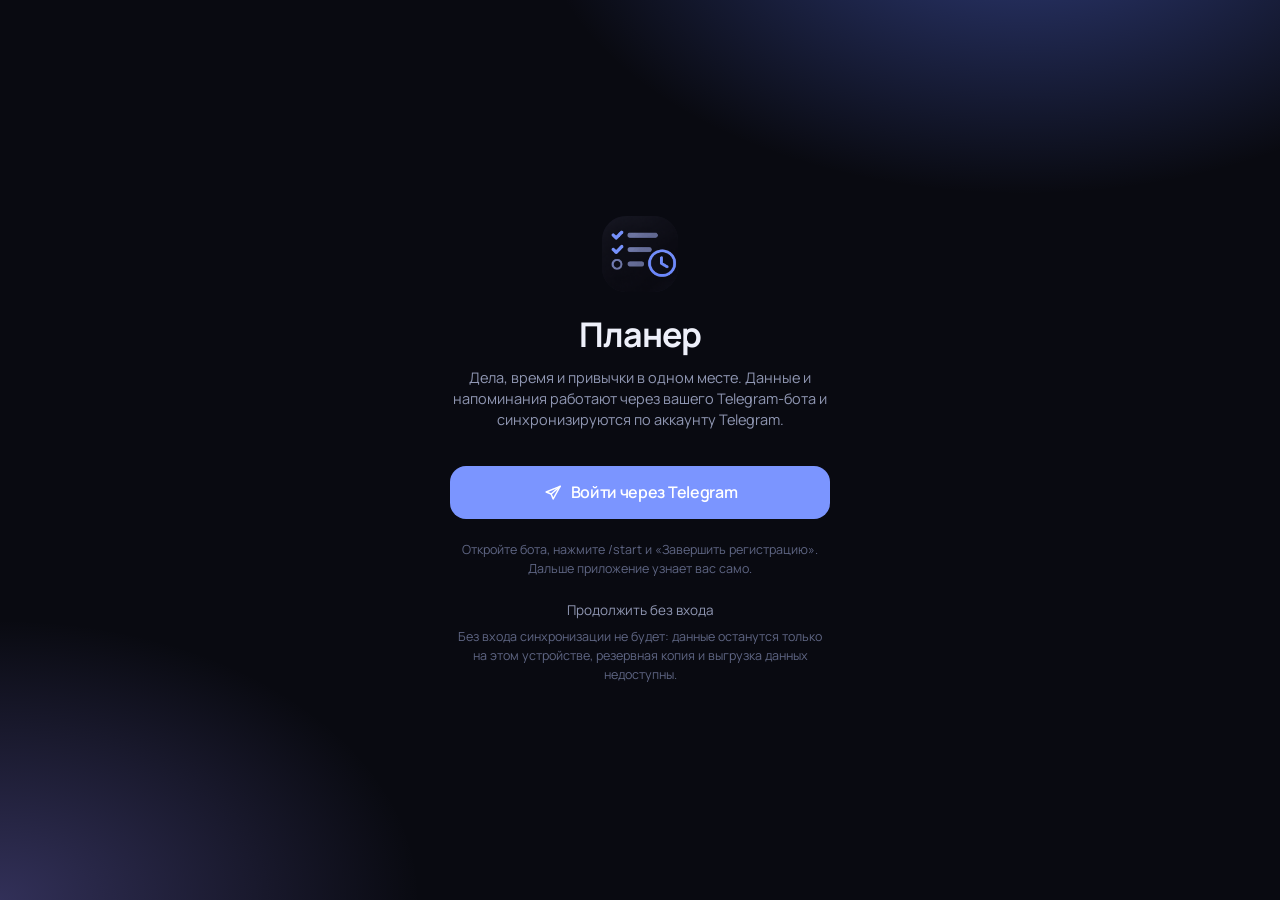
==== bot/files/planner.html @ ddf110a6 "Update planner" ====
<!doctype html>
<html lang="ru">
<head>
<meta charset="utf-8">
<meta name="viewport" content="width=device-width,initial-scale=1,viewport-fit=cover">
<meta name="theme-color" content="#0a0b12" id="themeColor">
<link rel="icon" href="icon-192.png">
<link rel="apple-touch-icon" href="icon-192.png">
<title>Планер</title>
<link rel="preconnect" href="https://fonts.googleapis.com">
<link href="https://fonts.googleapis.com/css2?family=Manrope:wght@500;600;700;800&display=swap" rel="stylesheet">
<style>
/* ============ Дизайн-система «Планер» ============ */
:root,[data-theme=dark]{
  --r:20px;--r2:14px;--ease:cubic-bezier(.2,.8,.2,1);
  --line:rgba(170,180,210,.12);--text:#eef0fa;--muted:#9097b3;--faint:#5f6684;--accent-ink:#fff;
  --ok:#4fd18f;--warn:#f0b95a;--bad:#ff7b8a;--nav:rgba(18,20,40,.82);--shadow:0 14px 34px rgba(0,0,0,.38)
}
[data-theme=light]{
  --line:rgba(30,41,80,.09);--text:#161b33;--muted:#5f6784;--faint:#9aa2bd;--accent-ink:#fff;
  --ok:#1f9a62;--warn:#b57a14;--bad:#d2445a;--nav:rgba(255,255,255,.88);--shadow:0 10px 28px rgba(30,41,90,.12)
}
[data-theme=dark][data-scheme=aurora]{--bg:#0b0d1a;--surface:#141731;--surface2:#1e2246;--accent:#9a8cff;--g1:#6a5cff;--g2:#22c1e8}
[data-theme=light][data-scheme=aurora]{--bg:color-mix(in srgb,#5a4bf0 5%,#f4f5fa);--surface:#fff;--surface2:color-mix(in srgb,#5a4bf0 7%,#f1f3f9);--accent:#5a4bf0;--g1:#6a5cff;--g2:#22c1e8}
[data-theme=dark][data-scheme=ocean]{--bg:#07131a;--surface:#0e202b;--surface2:#162d3b;--accent:#43cbe6;--g1:#1f7ae0;--g2:#2fd4b8}
[data-theme=light][data-scheme=ocean]{--bg:color-mix(in srgb,#0f7fb8 5%,#f4f5fa);--surface:#fff;--surface2:color-mix(in srgb,#0f7fb8 7%,#f1f3f9);--accent:#0f7fb8;--g1:#1f7ae0;--g2:#2fd4b8}
[data-theme=dark][data-scheme=ember]{--bg:#150e0d;--surface:#211615;--surface2:#2c1e1c;--accent:#ff9a6b;--g1:#ff6a5a;--g2:#ffb347}
[data-theme=light][data-scheme=ember]{--bg:color-mix(in srgb,#d9572b 5%,#f4f5fa);--surface:#fff;--surface2:color-mix(in srgb,#d9572b 7%,#f1f3f9);--accent:#d9572b;--g1:#ff6a5a;--g2:#ffb347}
[data-theme=dark][data-scheme=forest]{--bg:#0a1410;--surface:#12201a;--surface2:#1a2d25;--accent:#55d99a;--g1:#1f9e6e;--g2:#9ad14f}
[data-theme=light][data-scheme=forest]{--bg:color-mix(in srgb,#1f8f5f 5%,#f4f5fa);--surface:#fff;--surface2:color-mix(in srgb,#1f8f5f 7%,#f1f3f9);--accent:#1f8f5f;--g1:#1f9e6e;--g2:#9ad14f}
[data-theme=dark][data-scheme=plum]{--bg:#130d1a;--surface:#1d1428;--surface2:#291c38;--accent:#d68bff;--g1:#a24bff;--g2:#ff6bb3}
[data-theme=light][data-scheme=plum]{--bg:color-mix(in srgb,#9a3fd6 5%,#f4f5fa);--surface:#fff;--surface2:color-mix(in srgb,#9a3fd6 7%,#f1f3f9);--accent:#9a3fd6;--g1:#a24bff;--g2:#ff6bb3}
[data-theme=dark][data-scheme=graphite]{--bg:#101214;--surface:#191c1f;--surface2:#23272b;--accent:#a9b8cb;--g1:#5d7390;--g2:#8aa0ba}
[data-theme=light][data-scheme=graphite]{--bg:color-mix(in srgb,#4f6680 5%,#f4f5fa);--surface:#fff;--surface2:color-mix(in srgb,#4f6680 7%,#f1f3f9);--accent:#4f6680;--g1:#5d7390;--g2:#8aa0ba}
:root{--accent-soft:color-mix(in srgb,var(--accent) 17%,transparent);--glow:color-mix(in srgb,var(--accent) 35%,transparent);--grad:linear-gradient(135deg,var(--g1),var(--g2))}
:root,[data-theme]{--hero:var(--grad);--panel:var(--surface);--panel2:var(--surface2);--onacc:var(--accent-ink);--accent2:var(--accent)}

*{box-sizing:border-box;-webkit-tap-highlight-color:transparent}
html,body{margin:0;height:100%;color:var(--text);
  font:15px/1.45 "Manrope",-apple-system,BlinkMacSystemFont,"SF Pro Text","Segoe UI",Roboto,"Helvetica Neue",Arial,sans-serif;
  -webkit-font-smoothing:antialiased;font-feature-settings:"tnum" 1}
body{background:radial-gradient(700px 380px at 90% -120px,color-mix(in srgb,var(--g1) 30%,transparent),transparent 70%),radial-gradient(600px 360px at -10% 8%,color-mix(in srgb,var(--g2) 16%,transparent),transparent 70%),var(--bg);background-attachment:fixed}
button{font-family:inherit}
.ic{flex:none;display:block}
#app{display:flex;flex-direction:column;height:100%;max-width:760px;margin:0 auto}

/* шапка */
header{display:flex;align-items:center;gap:10px;padding:calc(14px + env(safe-area-inset-top)) 18px 6px}
header h1{font-size:28px;line-height:1.15;margin:0;font-weight:700;letter-spacing:-.025em}
header .sub{font-size:13px;color:var(--muted);margin-top:2px}
.ibtn{display:inline-flex;align-items:center;justify-content:center;width:38px;height:38px;border-radius:50%;border:0;background:var(--surface);color:var(--text);cursor:pointer;flex:none;transition:transform .15s var(--ease),background .15s}
.ibtn:active{transform:scale(.92)}
.ibtn.sm{width:34px;height:34px}
.ibtn.acc{background:var(--grad);color:var(--accent-ink)}
.ibtn.soft{background:var(--accent-soft);color:var(--accent)}
.pill{display:inline-flex;align-items:center;gap:6px;background:var(--surface);color:var(--muted);font-size:12px;padding:6px 11px;border-radius:20px;white-space:nowrap}
.dot{width:7px;height:7px;border-radius:50%;background:var(--faint);display:inline-block}
.dot.on{background:var(--ok);box-shadow:0 0 0 3px rgba(82,183,136,.18)}

main{flex:1;overflow:auto;padding:10px 16px 120px;scroll-behavior:smooth}
main>*{animation:rise .32s var(--ease) both}
main>*:nth-child(2){animation-delay:.03s}main>*:nth-child(3){animation-delay:.06s}main>*:nth-child(4){animation-delay:.09s}
main>*:nth-child(5){animation-delay:.12s}main>*:nth-child(6){animation-delay:.15s}main>*:nth-child(n+7){animation-delay:.18s}
@keyframes rise{from{opacity:0;transform:translateY(8px)}to{opacity:1;transform:none}}
@media (prefers-reduced-motion:reduce){*{animation:none!important;transition:none!important;scroll-behavior:auto!important}}

/* навигация */
nav{position:fixed;left:12px;right:12px;bottom:calc(10px + env(safe-area-inset-bottom));max-width:736px;margin:0 auto;display:flex;padding:6px;
  background:var(--nav);backdrop-filter:blur(20px) saturate(1.4);-webkit-backdrop-filter:blur(20px) saturate(1.4);
  border:1px solid var(--line);border-radius:26px;box-shadow:var(--shadow);z-index:5}
nav button{flex:1;display:flex;flex-direction:column;align-items:center;gap:2px;background:none;border:0;color:var(--muted);padding:3px 0 4px;font-size:10.5px;font-weight:500;cursor:pointer;letter-spacing:.01em}
nav .nv{display:flex;align-items:center;justify-content:center;width:52px;height:30px;border-radius:15px;transition:background .25s var(--ease),color .25s,transform .2s var(--ease)}
nav button:active .nv{transform:scale(.92)}
nav button.active{color:var(--accent)}
nav button.active .nv{background:var(--accent-soft)}

/* карточки и сгруппированные списки */
.card{background:var(--surface);border-radius:var(--r);padding:14px 16px;margin-bottom:12px}
.li{position:relative;background:var(--surface);margin:0;padding:13px 16px;border-radius:0;display:flex;align-items:center;gap:13px}
.li.col{display:block}
.li:not(.li + .li){border-top-left-radius:var(--r);border-top-right-radius:var(--r)}
.li:not(:has(+ .li)){border-bottom-left-radius:var(--r);border-bottom-right-radius:var(--r);margin-bottom:12px}
.li + .li::before{content:"";position:absolute;left:16px;right:0;top:0;height:1px;background:var(--line)}
.li.clk{cursor:pointer;transition:background .15s}.li.clk:active{background:var(--surface2)}
.row{display:flex;align-items:center;gap:12px}
.grow{flex:1;min-width:0}
.title{font-weight:600;font-size:15.5px;line-height:1.3;word-break:break-word}
.meta{color:var(--muted);font-size:12.5px;line-height:1.5}
.meta .ic{vertical-align:-2px;margin-right:3px}
.meta .ic{display:inline-block;vertical-align:-3px;margin:0 2px}
.cdot{display:inline-block;width:8px;height:8px;border-radius:50%;margin-right:6px;vertical-align:1px}
.badge{font-size:12px;color:var(--muted);background:none;padding:0}
.badge::before{content:"";display:inline-block;width:6px;height:6px;border-radius:50%;background:currentColor;margin-right:5px;vertical-align:1px}
.badge.hi{color:var(--bad)}.badge.mid{color:var(--warn)}.badge.lo{color:var(--ok)}
.tint{display:inline-flex;align-items:center;justify-content:center;border-radius:12px;flex:none;color:var(--c);background:var(--surface2);background:color-mix(in srgb,var(--c) 17%,transparent)}
h2{font-size:13px;font-weight:600;color:var(--muted);margin:24px 4px 9px;display:flex;align-items:center;justify-content:space-between;letter-spacing:.015em}
h2:first-child{margin-top:6px}
h2 a{color:var(--accent);font-weight:500;cursor:pointer;font-size:13px}
.empty{text-align:center;color:var(--muted);padding:26px 14px;font-size:14px;background:var(--surface);border-radius:var(--r);margin-bottom:12px}
.empty::before{content:"";display:block;width:34px;height:4px;border-radius:4px;background:var(--surface2);margin:0 auto 12px}

/* формы */
input,select,textarea{width:100%;background:var(--surface2);color:var(--text);border:0;border-radius:var(--r2);padding:12px 14px;font:inherit;margin-bottom:10px;outline:0;transition:box-shadow .15s}
input:focus,select:focus,textarea:focus{box-shadow:0 0 0 2px var(--accent)}
input::placeholder,textarea::placeholder{color:var(--faint)}
input[type=color]{padding:3px;height:44px}
input[type=file]{padding:9px 12px;font-size:13px}
label{display:block;font-size:12.5px;color:var(--muted);margin:2px 4px 6px;font-weight:500}
.btn{display:inline-flex;align-items:center;justify-content:center;gap:8px;background:var(--grad);box-shadow:0 6px 18px -6px var(--glow);color:var(--accent-ink);border:0;border-radius:var(--r2);padding:12px 18px;font:inherit;font-weight:600;cursor:pointer;transition:transform .15s var(--ease),opacity .15s}
.btn:active{transform:scale(.97);opacity:.9}
.btn.sec{background:var(--surface2);color:var(--text)}
.btn.bad{background:transparent;color:var(--bad);box-shadow:inset 0 0 0 1px var(--line)}
.btn.sm{padding:7px 12px;font-size:13px;font-weight:500;border-radius:11px}
.btn.full{width:100%}
.card .btn.full,.card .grid2 .btn{width:100%}
.grid2{display:grid;grid-template-columns:1fr 1fr;gap:10px;margin-bottom:10px}
.grid3{display:grid;grid-template-columns:repeat(3,1fr);gap:10px;margin-bottom:10px}
.chk{width:25px;height:25px;border-radius:50%;border:2px solid var(--faint);flex:none;cursor:pointer;display:flex;align-items:center;justify-content:center;transition:all .2s var(--ease)}
.chk:active{transform:scale(.9)}
.chk.done{background:var(--ok);border-color:var(--ok)}
.chk.done::after{content:"";width:6px;height:11px;border:solid #fff;border-width:0 2.2px 2.2px 0;transform:rotate(45deg) translate(-1px,-1px)}
.done-t{text-decoration:line-through;color:var(--muted)}

/* переключатели */
.chips{display:flex;gap:8px;flex-wrap:wrap;margin-bottom:12px}
.chip{background:var(--surface);border:0;color:var(--muted);border-radius:20px;padding:7px 14px;font-size:13px;font-weight:500;cursor:pointer;user-select:none;transition:all .2s var(--ease)}
.chip.active{background:var(--accent-soft);color:var(--accent)}
.chips.seg{display:flex;flex-wrap:nowrap;gap:2px;background:var(--surface);padding:3px;border-radius:14px}
.seg .chip{flex:1;text-align:center;background:transparent;border-radius:11px;padding:8px 6px;white-space:nowrap}
.seg .chip.active{background:var(--surface2);color:var(--text);box-shadow:0 1px 4px rgba(0,0,0,.18)}
[data-theme=light] .seg .chip.active{background:#fff;box-shadow:0 1px 4px rgba(30,41,59,.14)}
[data-theme=light] .seg{background:var(--surface2)}

/* показатели */
.stats{display:grid;grid-template-columns:repeat(3,1fr);gap:10px;margin-bottom:12px}
.stat{background:var(--surface);border-radius:var(--r);padding:13px 8px;text-align:center}
.stat b{display:block;font-size:21px;font-weight:700;letter-spacing:-.02em;line-height:1.2}
.stat span{font-size:11.5px;color:var(--muted)}
.bar{height:6px;background:var(--surface2);border-radius:6px;overflow:hidden;margin-top:8px}
.bar i{display:block;height:100%;background:var(--grad);border-radius:6px;transition:width .5s var(--ease)}
.bar.ok i{background:var(--ok)}.bar.bad i{background:var(--bad)}
.hidden{display:none!important}

/* главная */
.hero{display:flex;align-items:center;gap:16px;background:var(--grad);color:#fff;padding:20px;position:relative;overflow:hidden;box-shadow:0 18px 40px -16px var(--glow)}
.hero::before,.hero::after{content:"";position:absolute;border-radius:50%;background:rgba(255,255,255,.14);pointer-events:none}
.hero::before{width:190px;height:190px;right:-60px;top:-80px}.hero::after{width:120px;height:120px;left:40%;bottom:-70px;background:rgba(255,255,255,.09)}
.hero>*{position:relative;z-index:1}
.hero .meta{color:rgba(255,255,255,.82)}
.hero .big-n{font-size:34px;font-weight:700;letter-spacing:-.03em;line-height:1.05}
.ring{--p:0;width:88px;height:88px;border-radius:50%;background:conic-gradient(var(--accent) calc(var(--p)*1%),var(--surface2) 0);display:flex;align-items:center;justify-content:center;flex:none;box-shadow:0 0 28px var(--accent-soft)}
.ring i{width:68px;height:68px;border-radius:50%;background:var(--surface);display:flex;align-items:center;justify-content:center;font-style:normal;font-weight:700;font-size:18px;letter-spacing:-.02em}
.hero-stats{display:flex;gap:8px;margin-top:12px;flex-wrap:wrap}
.hero-stats span{display:inline-flex;align-items:center;gap:6px;font-size:12.5px;color:#fff;background:rgba(255,255,255,.18);padding:5px 10px;border-radius:20px}
.hero-stats .ic{color:#fff}
.qa{display:flex;align-items:center;gap:6px;background:var(--surface);border-radius:20px;padding:5px 5px 5px 16px;margin-bottom:6px}
.qa input{margin:0;background:none;padding:9px 0;box-shadow:none!important}
.strip{display:flex;gap:8px;overflow-x:auto;padding-bottom:4px;margin:0 -16px;padding-left:16px;padding-right:16px;scrollbar-width:none}
.strip::-webkit-scrollbar{display:none}
.strip .day{flex:none;width:56px;text-align:center;background:var(--surface);border-radius:18px;padding:10px 4px 9px;cursor:pointer;transition:transform .15s var(--ease)}
.strip .day:active{transform:scale(.95)}
.strip .day span{display:block;font-size:11.5px;color:var(--muted);text-transform:uppercase;letter-spacing:.04em}
.strip .day b{display:block;font-size:19px;font-weight:700;margin:3px 0 5px;letter-spacing:-.02em}
.strip .day em{display:flex;justify-content:center;gap:3px;height:6px;font-style:normal}
.strip .day em i{width:5px;height:5px;border-radius:50%;background:var(--accent)}
.strip .day.today{background:var(--accent);color:var(--accent-ink)}
.strip .day.today span{color:inherit;opacity:.8}
.strip .day.today em i{background:var(--accent-ink)}

/* календарь */
.mhead{display:flex;align-items:center;justify-content:space-between;margin:14px 2px 8px}
.mhead b{font-size:18px;letter-spacing:-.02em}
.mgrid{display:grid;grid-template-columns:repeat(7,1fr);gap:2px;margin-bottom:6px;background:var(--surface);border-radius:var(--r);padding:10px 8px 8px}
.mgrid .wd{text-align:center;font-size:11px;color:var(--faint);padding:2px 0 6px;text-transform:uppercase;letter-spacing:.05em}
.mgrid button{background:none;border:0;border-radius:14px;color:var(--text);padding:7px 0 5px;min-height:46px;font:inherit;font-size:15px;font-weight:500;cursor:pointer;transition:background .15s}
.mgrid button.out{color:var(--faint);opacity:.55}
.mgrid button.hol{color:var(--bad)}
.mgrid button.today{color:var(--accent);font-weight:700;box-shadow:inset 0 0 0 1.5px var(--accent)}
.mgrid button.sel{background:var(--accent);color:var(--accent-ink);box-shadow:0 4px 14px var(--glow);font-weight:700}
.dots{display:flex;justify-content:center;gap:3px;height:5px;margin-top:4px}
.dots i{width:5px;height:5px;border-radius:50%;display:block}
.mgrid button.sel .dots i{background:var(--accent-ink)!important;opacity:.85}
.tl{align-items:flex-start}
.tl::after{content:"";position:absolute;left:0;top:11px;bottom:11px;width:3.5px;border-radius:0 4px 4px 0;background:var(--c,var(--accent))}
.tl .tm{width:54px;flex:none;line-height:1.25}
.tl .tm b{display:block;font-size:14.5px}
.tl .tm span{font-size:12px;color:var(--muted)}
.tl .tm.all{font-size:12px;color:var(--muted);padding-top:2px}
.kind{color:var(--muted);margin-right:6px;display:inline-flex;vertical-align:middle}
.kind .ic{display:block}

/* привычки */
.hab{display:block}
.wk{display:grid;grid-template-columns:repeat(7,1fr);gap:6px;margin-top:14px}
.wk button{background:var(--surface2);border:0;color:var(--muted);border-radius:50%;aspect-ratio:1;font-size:11.5px;font-weight:600;cursor:pointer;transition:all .2s var(--ease);max-width:40px;width:100%;margin:0 auto}
.wk button:active{transform:scale(.88)}
.wk button.on{background:var(--ok);color:#fff}
.wk button.today{box-shadow:0 0 0 2px var(--accent)}
.heat{display:grid;grid-template-columns:repeat(7,1fr);gap:5px}
.heat i{aspect-ratio:1;border-radius:9px;background:var(--surface2);display:flex;align-items:center;justify-content:center;font-style:normal;font-size:11px;color:var(--muted)}
.heat i.on{background:var(--ok);color:#fff}
.streak{display:inline-flex;align-items:center;gap:3px;color:var(--warn);font-weight:700;font-size:13px}

/* прочее */
.big{font-size:46px;font-weight:300;text-align:center;font-variant-numeric:tabular-nums;margin:8px 0 12px;letter-spacing:-.02em}
.cols{display:flex;align-items:flex-end;gap:7px;height:96px;margin:10px 0 4px}
.cols div{flex:1;background:var(--accent);border-radius:7px 7px 3px 3px;min-height:3px;opacity:.9}
.cols.lbl{height:auto;margin:0}.cols.lbl span{flex:1;text-align:center;font-size:11px;color:var(--muted)}
.thumb{max-width:100%;max-height:230px;border-radius:14px;margin-top:10px;display:block}
.pre{white-space:pre-wrap;word-break:break-word}
.navrow{gap:14px;cursor:pointer}
.navrow .chev{color:var(--faint)}
.navrow .cnt{font-size:13px;color:var(--muted);margin-right:2px}
.navrow:active{background:var(--surface2)}
.toast{position:fixed;left:50%;bottom:calc(98px + env(safe-area-inset-bottom));transform:translate(-50%,8px);background:var(--surface2);color:var(--text);box-shadow:var(--shadow);padding:11px 18px;border-radius:16px;font-size:13.5px;z-index:40;opacity:0;transition:all .25s var(--ease);pointer-events:none;max-width:90%;text-align:center}
.toast.show{opacity:1;transform:translate(-50%,0)}
.fab{position:fixed;right:max(18px,calc(50% - 362px));bottom:calc(96px + env(safe-area-inset-bottom));width:56px;height:56px;border-radius:50%;background:var(--grad);color:var(--accent-ink);border:0;display:flex;align-items:center;justify-content:center;box-shadow:0 10px 26px var(--glow),0 2px 6px rgba(0,0,0,.25);cursor:pointer;z-index:6;transition:transform .2s var(--ease)}
.fab:active{transform:scale(.9)}

/* шторка */
#sheet .bd{position:fixed;inset:0;background:rgba(5,8,12,.55);backdrop-filter:blur(3px);-webkit-backdrop-filter:blur(3px);z-index:20;animation:fade .2s both}
#sheet .box{position:fixed;left:0;right:0;bottom:0;max-width:760px;margin:0 auto;background:var(--surface);border-radius:26px 26px 0 0;z-index:21;max-height:92vh;display:flex;flex-direction:column;padding-bottom:env(safe-area-inset-bottom);animation:slide .32s var(--ease) both;box-shadow:0 -10px 40px rgba(0,0,0,.35)}
#sheet .box::before{content:"";width:40px;height:4px;border-radius:4px;background:var(--faint);opacity:.5;margin:9px auto 0}
#sheet .sh{display:flex;justify-content:space-between;align-items:center;padding:10px 20px 8px}
#sheet .sh b{font-size:19px;letter-spacing:-.02em}
#sheet .sb{overflow:auto;padding:6px 20px 20px}
@keyframes slide{from{transform:translateY(40px);opacity:0}to{transform:none;opacity:1}}
@keyframes fade{from{opacity:0}to{opacity:1}}

/* блокировка */
#lock{position:fixed;inset:0;background:var(--bg);z-index:50;display:flex;align-items:center;justify-content:center;padding:24px}
#lock .box{width:100%;max-width:320px;text-align:center}
#lock input{text-align:center;font-size:24px;letter-spacing:8px}

/* ===== доработка оформления ===== */
body.sub header h1{font-size:22px;white-space:nowrap;overflow:hidden;text-overflow:ellipsis}
body.sub header .grow{min-width:0}
body.sub .pill{display:none}
header .grow{min-width:0}
.card .chip{background:var(--surface2)}
.card .chip.active{background:var(--accent-soft)}
.card .chips{gap:8px}
/* переключатель вместо флажка */
label:has(>input[type=checkbox]){display:flex;align-items:center;gap:12px;margin:10px 2px;font-size:14.5px;color:var(--text);cursor:pointer;font-weight:500}
input[type=checkbox]{-webkit-appearance:none;appearance:none;flex:none;width:46px;height:28px;border-radius:14px;background:var(--surface2);position:relative;margin:0;vertical-align:middle;transition:background .22s var(--ease);box-shadow:inset 0 0 0 1px var(--line);cursor:pointer;order:2;margin-left:auto}
input[type=checkbox]::after{content:"";position:absolute;top:3px;left:3px;width:22px;height:22px;border-radius:50%;background:#fff;box-shadow:0 1px 3px rgba(0,0,0,.35);transition:transform .22s var(--ease)}
input[type=checkbox]:checked{background:var(--accent)}
input[type=checkbox]:checked::after{transform:translateX(18px)}
.card .btn.full+.btn.full,.card .btn+.btn{margin-top:8px}
.ibtn.sm svg{display:block}
.card .row>.ibtn+.ibtn{margin-left:2px}

/* ===== v4: яркий стиль ===== */
.hero .ring{background:conic-gradient(#fff calc(var(--p)*1%),rgba(255,255,255,.25) 0);box-shadow:none}
.hero .ring i{background:color-mix(in srgb,var(--g1) 80%,#000);color:#fff}
.fab{box-shadow:0 12px 28px -6px var(--glow)}
h2{letter-spacing:-.01em}
nav button{font-size:10px}
nav .nv{width:44px}
.btn.big{padding:15px 18px;font-size:16px;border-radius:16px}
.btn.sec{background:var(--surface2);box-shadow:none}
.btn.bad{box-shadow:inset 0 0 0 1px var(--line)}
/* быстрые действия */
.acts{display:grid;grid-template-columns:repeat(4,1fr);gap:10px;margin:0 0 14px}
.act{display:flex;flex-direction:column;align-items:center;gap:7px;padding:13px 4px 11px;border:0;border-radius:var(--r);background:var(--surface);color:var(--text);font-size:11.5px;font-weight:600;cursor:pointer;transition:transform .15s var(--ease)}
.act:active{transform:scale(.95)}
.act .tint{width:42px;height:42px}
/* плитки показателей */
.kpis{display:grid;grid-template-columns:1fr 1fr;gap:10px;margin-bottom:12px}
.kpi{background:var(--surface);border-radius:var(--r);padding:14px;position:relative;overflow:hidden}
.kpi::after{content:"";position:absolute;right:-24px;top:-24px;width:84px;height:84px;border-radius:50%;background:var(--c,var(--accent));opacity:.13}
.kpi .tint{width:34px;height:34px;margin-bottom:10px}
.kpi b{display:block;font-size:24px;font-weight:800;letter-spacing:-.03em;line-height:1.1}
.kpi span{font-size:12px;color:var(--muted)}
.kpi em{font-style:normal;font-size:11.5px;font-weight:700;color:var(--c,var(--accent))}
/* столбчатая диаграмма недели */
.chart{display:flex;align-items:flex-end;gap:9px;height:112px;margin-top:10px}
.chart .col{flex:1;display:flex;flex-direction:column;align-items:center;justify-content:flex-end;gap:6px;height:100%}
.chart .col i{display:block;width:100%;min-height:5px;border-radius:9px 9px 5px 5px;background:var(--surface2);transition:height .5s var(--ease)}
.chart .col.on i{background:var(--grad);box-shadow:0 6px 14px -6px var(--glow)}
.chart .col span{font-size:11px;color:var(--faint);font-weight:600}
.chart .col.today span{color:var(--accent)}
.chart .col b{font-size:11px;font-weight:700;color:var(--muted)}
.tip{display:flex;gap:12px;align-items:flex-start;background:var(--surface);border-radius:var(--r);padding:14px 16px;margin-bottom:12px;position:relative;overflow:hidden}
.tip::before{content:"";position:absolute;left:0;top:0;bottom:0;width:4px;background:var(--grad)}
.tip b{display:block;font-size:13px;margin-bottom:2px}
.tip span{font-size:13px;color:var(--muted)}
.water-w{display:flex;align-items:center;gap:14px}
.water-w .bar{margin-top:10px;height:9px}
/* окно входа */
#auth{position:fixed;inset:0;z-index:30;overflow:auto;background:radial-gradient(700px 420px at 80% -100px,color-mix(in srgb,var(--g1) 45%,transparent),transparent 70%),radial-gradient(600px 400px at 0% 100%,color-mix(in srgb,var(--g2) 30%,transparent),transparent 70%),var(--bg);display:flex;padding:calc(24px + env(safe-area-inset-top)) 22px 24px}
#auth.hidden{display:none}
.auth-box{margin:auto;width:100%;max-width:380px;text-align:center}
.auth-logo{width:76px;height:76px;margin:0 auto 18px;border-radius:24px;background:var(--grad);color:#fff;display:flex;align-items:center;justify-content:center;box-shadow:0 18px 40px -10px var(--glow)}
.auth-box h1{font-size:34px;margin:0 0 8px;letter-spacing:-.03em;font-weight:800}
.auth-box p{color:var(--muted);margin:0 0 26px;font-size:14.5px}
.auth-box label{text-align:left}
.auth-box .btn{margin-top:10px}
.auth-or{display:flex;align-items:center;gap:12px;color:var(--faint);font-size:12px;margin:16px 0 4px}
.auth-or::before,.auth-or::after{content:"";flex:1;height:1px;background:var(--line)}
.auth-skip{display:block;margin:16px auto 0;background:none;border:0;color:var(--muted);font:inherit;font-size:13.5px;cursor:pointer;padding:6px}
.auth-hint{margin-top:18px;font-size:12.5px;color:var(--faint);line-height:1.5}
.auth-err{color:var(--bad);font-size:13px;margin:8px 0 0;text-align:left}
input.code{text-align:center;font-size:26px;letter-spacing:.35em;font-weight:700}
.acc-card .tint{flex:none}
.swatch{display:inline-block;width:12px;height:12px;border-radius:50%;margin-right:7px;vertical-align:-1px;background:var(--grad)}
.acc-card .grid2{align-items:stretch}.acc-card .btn{white-space:nowrap;padding:12px 8px;font-size:14px}
.brand{display:inline-flex;align-items:center;justify-content:center;width:22px;height:22px;border-radius:50%;font-weight:800;font-size:13px;color:#fff}.brand.g{background:#4285f4}.brand.y{background:#fc3f1d}

.auth-logo{position:relative;overflow:hidden}
.av{position:absolute;inset:0;width:100%;height:100%;object-fit:cover;border-radius:inherit;background:var(--surface)}
.acc-card .tint{position:relative;overflow:hidden}

/* ===== v5: «Чернила» — стиль под иконку приложения ===== */
[data-theme=dark][data-scheme=ink]{--bg:#090a11;--surface:#12131d;--surface2:#1b1d2b;--accent:#7b95ff;--g1:#5f7bff;--g2:#9189ff}
[data-theme=light][data-scheme=ink]{--bg:#f1f2f9;--surface:#fff;--surface2:#eceef8;--accent:#4560ea;--g1:#4560ea;--g2:#7a72f0}
:root{--r:22px}
body{background:radial-gradient(520px 340px at 50% -90px,color-mix(in srgb,var(--g1) 24%,transparent),transparent 72%),var(--bg)}
header{padding:calc(12px + env(safe-area-inset-top)) 16px 8px;gap:12px}
header h1{font-size:25px;margin:0;letter-spacing:-.03em}
header .sub{font-size:11px;letter-spacing:.1em;text-transform:uppercase;color:var(--accent);font-weight:700;margin:0 0 3px}
.hav{position:relative;width:46px;height:46px;border-radius:15px;padding:0;border:1px solid var(--line);background:var(--surface);overflow:hidden;flex:none;cursor:pointer;box-shadow:0 8px 20px -10px var(--glow)}
.hav img{width:100%;height:100%;object-fit:cover;display:block}
.hav .dot{position:absolute;right:3px;bottom:3px;width:11px;height:11px;border-radius:50%;background:var(--faint);border:2px solid var(--bg)}
.hav .dot.on{background:var(--ok)}
h2{font-size:11.5px;letter-spacing:.1em;text-transform:uppercase;color:var(--muted);font-weight:700;margin:22px 4px 10px}
h2 a{text-transform:none;letter-spacing:0;font-size:13px;font-weight:600;color:var(--accent);cursor:pointer;margin-left:auto}
.card{border:1px solid var(--line);background:linear-gradient(180deg,color-mix(in srgb,var(--surface) 90%,#fff 10%),var(--surface))}
[data-theme=light] .card{background:var(--surface);box-shadow:0 10px 24px -16px rgba(30,41,90,.25)}
nav{border-radius:28px;background:color-mix(in srgb,var(--surface) 76%,transparent);border:1px solid var(--line);box-shadow:0 20px 44px -14px rgba(0,0,0,.6)}
nav button.active{color:var(--text);font-weight:700}
nav button.active .nv{background:var(--grad);color:#fff;box-shadow:0 8px 18px -8px var(--glow)}
.hero{background:radial-gradient(280px 170px at 100% 0%,color-mix(in srgb,var(--g1) 60%,transparent),transparent 72%),radial-gradient(220px 140px at 0% 100%,color-mix(in srgb,var(--g2) 25%,transparent),transparent 70%),linear-gradient(150deg,#1b1e38,#0f1120);border:1px solid rgba(255,255,255,.09);box-shadow:0 22px 44px -22px var(--glow)}
.hero::before{width:200px;height:200px;right:-60px;top:-80px;background:var(--grad);opacity:.28;filter:blur(36px)}
.hero::after{display:none}
.hero .big-n{font-size:56px;font-weight:800;letter-spacing:-.045em;line-height:1}
.hero .ring{background:conic-gradient(var(--accent) calc(var(--p)*1%),rgba(255,255,255,.14) 0)}
.hero .ring i{background:#12142a;color:#fff}
.hero-stats span{background:rgba(255,255,255,.09);border:1px solid rgba(255,255,255,.08)}
.btn{border-radius:16px;font-weight:700}
.btn.sec{background:var(--surface2);border:1px solid var(--line);color:var(--text)}
.tint{border-radius:13px}
.act{border:1px solid var(--line)}
.fab{background:var(--grad)}
#toast{display:flex;align-items:center;pointer-events:none}
#toast.show{pointer-events:auto}
#toast button{margin-left:14px;background:none;border:0;color:var(--accent);font:inherit;font-weight:800;cursor:pointer;padding:2px 0}
.searchbar{display:flex;align-items:center;gap:10px;padding-left:16px;color:var(--muted)}
.searchbar input{flex:1;border:0;background:transparent;margin:0;box-shadow:none}
.chev{color:var(--faint);display:flex}
.badge{white-space:nowrap}

/* ===== v6: аккуратнее — спокойнее, плоско, ровные отступы ===== */
:root{--r:18px;--accent-soft:rgba(123,149,255,.16);--glow:rgba(95,123,255,.28)}
[data-theme=light]{--accent-soft:rgba(69,96,234,.12)}
body{background:var(--bg)}
@supports (background:color-mix(in srgb,red,blue)){
  :root{--accent-soft:color-mix(in srgb,var(--accent) 16%,transparent);--glow:color-mix(in srgb,var(--accent) 30%,transparent)}
  body{background:radial-gradient(480px 220px at 50% -60px,color-mix(in srgb,var(--accent) 10%,transparent),transparent 75%),var(--bg)}
}
header{padding:calc(12px + env(safe-area-inset-top)) 16px 6px;gap:10px}
header h1{font-size:23px;font-weight:700;letter-spacing:-.02em}
header .sub{font-size:10.5px;letter-spacing:.08em;margin-bottom:2px;font-weight:600}
.hav{width:42px;height:42px;border-radius:13px;box-shadow:none}
.hav .dot{width:10px;height:10px}
main,#view{--gap:10px}
.card{background:var(--surface);border:1px solid var(--line);box-shadow:none;border-radius:var(--r)}
[data-theme=light] .card{box-shadow:0 1px 2px rgba(30,41,90,.06)}
h2{font-size:11.5px;letter-spacing:.08em;margin:20px 4px 8px;font-weight:600}
.title{font-weight:600}
nav{background:var(--surface);backdrop-filter:none;-webkit-backdrop-filter:none;border:1px solid var(--line);border-radius:22px;box-shadow:0 8px 24px -10px rgba(0,0,0,.5)}
nav button{font-size:10.5px;font-weight:500}
nav button.active{color:var(--accent);font-weight:600}
nav button.active .nv{background:var(--accent-soft);color:var(--accent);box-shadow:none}
.hero{background:var(--surface);border:1px solid var(--line);box-shadow:none;color:var(--text);padding:18px}
.hero::before{display:none}
.hero .meta{color:var(--muted)}
.hero .big-n{font-size:46px;font-weight:700;letter-spacing:-.04em}
.hero .ring{background:conic-gradient(var(--accent) calc(var(--p)*1%),var(--surface2) 0)}
.hero .ring i{background:var(--surface);color:var(--text)}
.hero-stats span{background:var(--surface2);border:0;color:var(--muted);font-weight:500}
.hero-stats .ic{color:var(--accent)}
.btn{background:var(--accent);color:var(--accent-ink);box-shadow:none;border-radius:14px;font-weight:600}
.btn.sec{background:var(--surface2);border:0;color:var(--text)}
.ibtn.acc{background:var(--accent);box-shadow:none}
.fab{background:var(--accent);box-shadow:0 8px 20px -6px var(--glow)}
.bar i,.hab .bar i{background:var(--accent)}
.act{border:0;background:var(--surface);border:1px solid var(--line)}
.kpi,.tip{border:1px solid var(--line)}
.chart .col.on i{background:var(--accent);box-shadow:none}
.streak{font-weight:600}
.auth-logo{box-shadow:none;background:var(--surface)}
.auth-box h1{font-weight:700}
.auth-box .btn.big{box-shadow:none}
#sheet .box{border:1px solid var(--line)}

/* ===== значки ===== */
#pick .bd{position:fixed;inset:0;background:rgba(5,8,12,.55);backdrop-filter:blur(3px);-webkit-backdrop-filter:blur(3px);z-index:20;animation:fade .2s both}
#pick .box{position:fixed;left:0;right:0;bottom:0;max-width:760px;margin:0 auto;background:var(--surface);border-radius:26px 26px 0 0;z-index:21;max-height:92vh;display:flex;flex-direction:column;padding-bottom:env(safe-area-inset-bottom);animation:slide .32s var(--ease) both;box-shadow:0 -10px 40px rgba(0,0,0,.35)}
#pick .box::before{content:"";width:40px;height:4px;border-radius:4px;background:var(--faint);opacity:.5;margin:9px auto 0}
#pick .sh{display:flex;justify-content:space-between;align-items:center;padding:10px 20px 8px}
#pick .sh b{font-size:19px;letter-spacing:-.02em}
#pick .sb{overflow:auto;padding:6px 20px 20px}
#pick .box{border:1px solid var(--line)}
#pick{position:fixed;inset:0;z-index:60}
#pick.hidden{display:none}
.flat .a{fill:currentColor}.flat .b{fill:currentColor;opacity:.42}
.uic{display:inline-block;vertical-align:middle;flex:none}
img.uic{border-radius:22%;object-fit:cover}
.uic.em{text-align:center}
nav .nv .uic{width:23px;height:23px}
.icgrid{display:grid;grid-template-columns:repeat(5,1fr);gap:10px}
.icc{aspect-ratio:1;display:flex;align-items:center;justify-content:center;border:1px solid var(--line);border-radius:16px;background:var(--surface2);color:var(--accent);cursor:pointer;padding:0}
.icc.on{border-color:var(--accent);background:var(--accent-soft)}
.icc:active{transform:scale(.94)}
.icbtn{width:56px;height:56px;border-radius:16px;border:1px solid var(--line);background:var(--surface2);display:flex;align-items:center;justify-content:center;cursor:pointer;padding:0;color:var(--accent);flex:none}
nav button{min-width:0}nav button>span:last-child{font-size:10px;max-width:100%;overflow:hidden;text-overflow:ellipsis;white-space:nowrap}

</style>
</head>
<body>
<div id="app">
  <header>
    <button class="ibtn hidden" id="hBack" aria-label="Назад"></button>
    <button class="hav" id="hAcc" aria-label="Профиль"><img src="[data-uri]" alt="" onerror="this.remove()"><span class="dot" id="tgDot"></span></button>
    <div class="grow">
      <div class="sub" id="hSub"></div>
      <h1 id="hTitle">Главная</h1>
    </div>
    <span id="tgState" class="hidden"></span>
    <button class="ibtn" id="hSearch" aria-label="Поиск"></button>
    <button class="ibtn hidden" id="hLock" aria-label="Заблокировать"></button>
  </header>
  <main id="view"></main>
  <nav id="nav"></nav>
</div>
<div id="sheet" class="hidden"></div>
<div id="lock" class="hidden"></div>
<div id="auth" class="hidden"></div>
<div class="toast" id="toast"></div>
<script>
/* Подключение. Заполняется один раз перед публикацией. */
window.CFG = {
  BOT: ""   // имя вашего бота без @, например "my_planner_bot"
};

</script>
<script>
"use strict";
/* ============ утилиты ============ */
const $ = (s, r = document) => r.querySelector(s);
const $$ = (s, r = document) => Array.from(r.querySelectorAll(s));
const uid = () => Math.random().toString(36).slice(2, 9) + Date.now().toString(36).slice(-4);
const pad = n => String(n).padStart(2, "0");
const esc = s => String(s ?? "").replace(/[&<>"']/g, c => ({ "&": "&amp;", "<": "&lt;", ">": "&gt;", '"': "&quot;", "'": "&#39;" }[c]));
const DAYS = ["Вс", "Пн", "Вт", "Ср", "Чт", "Пт", "Сб"];
const DAYS_FULL = ["воскресенье", "понедельник", "вторник", "среда", "четверг", "пятница", "суббота"];
const MONTHS = ["января", "февраля", "марта", "апреля", "мая", "июня", "июля", "августа", "сентября", "октября", "ноября", "декабря"];
const MONTHS_N = ["Январь", "Февраль", "Март", "Апрель", "Май", "Июнь", "Июль", "Август", "Сентябрь", "Октябрь", "Ноябрь", "Декабрь"];
const dkey = d => `${d.getFullYear()}-${pad(d.getMonth() + 1)}-${pad(d.getDate())}`;
const pkey = k => { const [y, m, d] = k.split("-").map(Number); return new Date(y, m - 1, d); };
const addDays = (d, n) => { const x = new Date(d); x.setDate(x.getDate() + n); return x; };
const todayKey = () => dkey(new Date());
const fmtDate = k => { const d = pkey(k); return `${d.getDate()} ${MONTHS[d.getMonth()]}`; };
const fmtT = ts => { const d = new Date(ts); return `${pad(d.getHours())}:${pad(d.getMinutes())}`; };
const fmtDT = ts => { const d = new Date(ts); return `${d.getDate()} ${MONTHS[d.getMonth()]}, ${fmtT(ts)}`; };
const fmtDur = s => { s = Math.max(0, Math.round(s)); const h = Math.floor(s / 3600), m = Math.floor(s % 3600 / 60), x = s % 60; return h ? `${pad(h)}:${pad(m)}:${pad(x)}` : `${pad(m)}:${pad(x)}`; };
const toLocalInput = ts => { const d = new Date(ts); return `${dkey(d)}T${pad(d.getHours())}:${pad(d.getMinutes())}`; };
const hm = t => { const [h, m] = String(t).split(":").map(Number); return h * 60 + (m || 0); };
const mh = n => `${pad(Math.floor(n / 60))}:${pad(n % 60)}`;
const monIdx = d => (d.getDay() + 6) % 7;
const opt = (o, sel) => Object.entries(o).map(([k, v]) => `<option value="${esc(k)}" ${String(sel) === String(k) ? "selected" : ""}>${esc(v)}</option>`).join("");

const PRIOC = { 1: "#c76b6b", 2: "#d1a85b", 3: "#5fae8a" };
const PRIO = { 1: ["Высокий", "hi"], 2: ["Средний", "mid"], 3: ["Низкий", "lo"] };
const REPEAT = { none: "Без повтора", daily: "Каждый день", weekdays: "По будням", weekly: "Каждую неделю", monthly: "Каждый месяц", custom: "По дням недели" };
const FCATS_OUT = ["Еда", "Транспорт", "Дом", "Здоровье", "Развлечения", "Учёба", "Покупки", "Другое"];
const FCATS_IN = ["Зарплата", "Подработка", "Подарок", "Другое"];
const HOL = { "01-01": "Новый год", "01-07": "Рождество Христово", "02-23": "День защитника Отечества", "03-08": "Международный женский день", "05-01": "Праздник Весны и Труда", "05-09": "День Победы", "06-12": "День России", "11-04": "День народного единства" };

/* ============ состояние ============ */
const KEY = "planner.v2";
const CATS0 = [
  { id: "work", name: "Работа", color: "#5b8def" },
  { id: "study", name: "Учёба", color: "#a58bd0" },
  { id: "home", name: "Дом", color: "#d1a85b" },
  { id: "life", name: "Личное", color: "#5fae8a" }
];
/* разделы, которые можно вынести в нижнее меню */
const NAV_META = {
  home: ["Главная", "home"], cal: ["Календарь", "calendar"], tasks: ["Задачи", "tasks"], habits: ["Привычки", "flame"], fin: ["Финансы", "wallet"],
  reminders: ["Напоминания", "bell"], notes: ["Заметки", "note"], tools: ["Таймеры", "timer"], water: ["Вода", "drop"], goals: ["Цели", "target"],
  stats: ["Статистика", "chart"], diary: ["Дневник", "book"], bdays: ["Дни рождения", "cake"], counts: ["Отсчёт дат", "hourglass"], ai: ["Помощник", "sparkles"]
};
/* виджеты главного экрана: id, название, включён по умолчанию */
const WIDGET_DEF = [
  ["hero", "Часы и прогресс дня", true], ["acts", "Быстрые действия", true], ["qa", "Быстрый ввод", true], ["rem", "Напоминания", true],
  ["tasks", "Задачи на сегодня", true], ["water", "Вода", true], ["strip", "Неделя вперёд", true], ["habits", "Привычки", true],
  ["fin", "Финансы месяца", false], ["notes", "Заметки", false], ["bdays", "Дни рождения", false], ["goals", "Цели", false],
  ["pomo", "Фокус (Pomodoro)", false], ["counts", "Обратный отсчёт", false], ["tip", "Совет дня", true]
];
const def = () => ({
  rev: 0, account: null,
  settings: { theme: "dark", scheme: "ink", sound: true, pin: null, nav: ["home", "cal", "tasks", "habits", "fin"], widgets: WIDGET_DEF.map(w => ({ id: w[0], on: w[2] })), city: null, cur: "₽", waterGoal: 2000, pomo: { work: 25, brk: 5 } },
  cats: CATS0.map(c => ({ ...c })),
  reminders: [], tasks: [], events: [], schedule: [], habits: [], notes: [],
  tx: [], budget: 0, fgoals: [], timers: [], water: [], goals: [], diary: {}, counts: [],
  vault: null, sent: {}, seen: {}, pomo: { mode: "work", running: false, end: 0, left: 0 }, pomoLog: [], sw: { running: false, start: 0, acc: 0, laps: [] }
});
function migrate(s, o) {
  (o.reminders || []).forEach(r => s.reminders.push({ id: r.id, title: r.title, at: r.at, repeat: r.repeat || "none", days: [], prio: 2, cat: "life", pre: [0], done: !!r.done, fk: [] }));
  (o.tasks || []).forEach(t => s.tasks.push({ id: t.id, title: t.title, due: t.due, prio: t.prio || 2, cat: "life", project: "", subs: [], repeat: "none", done: !!t.done, doneAt: t.doneAt || null }));
  (o.notes || []).forEach(n => s.notes.push({ id: n.id, title: n.title, text: n.text, type: "note", items: [], tags: [], pin: !!n.pin, ts: n.ts, img: null }));
  (o.schedule || []).forEach(e => s.schedule.push({ ...e, cat: "work" }));
  (o.timers || []).forEach(t => s.timers.push(t));
  if (o.settings) s.settings.sound = o.settings.sound !== false;
}
function loadState() {
  let s = def();
  try {
    const raw = localStorage.getItem(KEY);
    if (raw) { const o = JSON.parse(raw); s = Object.assign(s, o); s.settings = Object.assign(def().settings, o.settings || {}); const st = s.settings; delete st.order; delete st.webhook; delete st.bot;
      if (!Array.isArray(st.nav) || !st.nav.length) st.nav = def().settings.nav;
      st.nav = st.nav.filter((x, i, ar) => NAV_META[x] && ar.indexOf(x) === i).slice(0, 5);
      const ws = Array.isArray(st.widgets) ? st.widgets.filter(w => WIDGET_DEF.some(d => d[0] === w.id)) : [];
      WIDGET_DEF.forEach(d => { if (!ws.some(w => w.id === d[0])) ws.push({ id: d[0], on: d[2] }); }); st.widgets = ws;
      if (st.scheme === "navy") st.scheme = "aurora"; }
    else { const old = localStorage.getItem("planner.v1"); if (old) migrate(s, JSON.parse(old)); }
  } catch (e) { /* пустое состояние */ }
  return s;
}
let S = loadState();
function save(sync = true) {
  S.rev = Date.now();
  try { localStorage.setItem(KEY, JSON.stringify(S)); }
  catch (e) { if (typeof toast === "function") toast("Не хватает места в хранилище"); }
  if (sync && typeof scheduleSync === "function") scheduleSync();
  if (typeof nativeSchedule === "function") nativeSchedule();
  if (typeof UNDO !== "undefined" && UNDO) { const u = UNDO; UNDO = null; if (Date.now() - u.t < 2500 && typeof toast === "function") toast("Удалено", "Отменить", () => undoNow(u.snap)); }
}
const catOf = id => S.cats.find(c => c.id === id) || S.cats[0] || { id: "x", name: "—", color: "#8fa0b8" };

/* ============ повторы ============ */
function nextRepeat(ts, rule, days) {
  const d = new Date(ts);
  if (rule === "daily") d.setDate(d.getDate() + 1);
  else if (rule === "weekly") d.setDate(d.getDate() + 7);
  else if (rule === "monthly") d.setMonth(d.getMonth() + 1);
  else if (rule === "weekdays") { do { d.setDate(d.getDate() + 1); } while ([0, 6].includes(d.getDay())); }
  else if (rule === "custom" && days && days.length) { let n = 0; do { d.setDate(d.getDate() + 1); n++; } while (!days.includes(d.getDay()) && n < 8); }
  else return ts;
  return d.getTime();
}

/* ============ элементы календаря ============ */
function itemsOn(key) {
  const d = pkey(key), md = key.slice(5), dow = d.getDay(), out = [];
  if (HOL[md]) out.push({ k: "hol", title: HOL[md], color: "#c76b6b", time: "", src: "hol" });
  for (const e of S.events) {
    const hit = (e.yearly || e.kind === "birthday") ? e.date.slice(5) === md : e.date === key;
    if (hit) out.push({ k: e.kind || "event", title: e.title, time: e.start || "", end: e.end || "", place: e.place, color: e.kind === "birthday" ? "#d1a85b" : catOf(e.cat).color, ref: e.id, src: "ev" });
  }
  for (const s of S.schedule) if (s.day === dow) out.push({ k: "sch", title: s.title, time: s.start, end: s.end, place: s.place, color: catOf(s.cat).color, ref: s.id, src: "sch" });
  for (const r of S.reminders) if (!r.done && dkey(new Date(r.at)) === key) out.push({ k: "rem", title: r.title, time: fmtT(r.at), color: PRIOC[r.prio || 2], ref: r.id, src: "rem" });
  for (const t of S.tasks) if (!t.done && !t.archived && t.due === key) out.push({ k: "task", title: t.title, time: "", color: catOf(t.cat).color, ref: t.id, src: "task" });
  return out.sort((a, b) => (a.time || "99").localeCompare(b.time || "99"));
}

/* ============ привычки ============ */
function weekKeys(d) { const s = addDays(d, -monIdx(d)); return Array.from({ length: 7 }, (_, i) => dkey(addDays(s, i))); }
function habitStreak(h) {
  const g = h.goal || { type: "daily", n: 1 };
  if (g.type !== "week") {
    let d = new Date(), c = 0;
    if (!h.log[dkey(d)]) d = addDays(d, -1);
    while (h.log[dkey(d)]) { c++; d = addDays(d, -1); }
    return { n: c, unit: "дн" };
  }
  let d = new Date(), c = 0, first = true;
  for (let i = 0; i < 260; i++) {
    const done = weekKeys(d).filter(k => h.log[k]).length;
    if (done >= g.n) c++; else if (!first) break;
    first = false; d = addDays(d, -7);
  }
  return { n: c, unit: "нед" };
}
function habitRate(h, days) {
  let c = 0;
  for (let i = 0; i < days; i++) if (h.log[dkey(addDays(new Date(), -i))]) c++;
  const target = (h.goal && h.goal.type === "week") ? Math.max(1, Math.round(days / 7 * h.goal.n)) : days;
  return Math.min(1, c / target);
}
function dayProgress() {
  const k = todayKey();
  const open = S.tasks.filter(t => !t.done && !t.archived && t.due && t.due <= k).length;
  const done = S.tasks.filter(t => t.done && t.doneAt && dkey(new Date(t.doneAt)) === k).length;
  const hDone = S.habits.filter(h => h.log[k]).length;
  const total = open + done + S.habits.length, ok = done + hDone;
  return { total, ok, pct: total ? Math.round(ok / total * 100) : 0, openTasks: open, doneTasks: done, hDone, hTotal: S.habits.length };
}

/* ============ деньги ============ */
const money = n => new Intl.NumberFormat("ru-RU", { maximumFractionDigits: 0 }).format(Math.round(n)) + " " + S.settings.cur;
const monthTx = (y, m) => S.tx.filter(t => { const d = new Date(t.ts); return d.getFullYear() === y && d.getMonth() === m; });
const waterOn = k => S.water.filter(w => dkey(new Date(w.ts)) === k).reduce((a, w) => a + w.ml, 0);

/* ============ сигналы ============ */
function beep() {
  if (!S.settings.sound) return;
  try {
    const a = new (window.AudioContext || window.webkitAudioContext)();
    [0, .25, .5].forEach(t => {
      const o = a.createOscillator(), g = a.createGain(); o.frequency.value = 880; o.connect(g); g.connect(a.destination);
      g.gain.setValueAtTime(.0001, a.currentTime + t); g.gain.exponentialRampToValueAtTime(.25, a.currentTime + t + .02); g.gain.exponentialRampToValueAtTime(.0001, a.currentTime + t + .2);
      o.start(a.currentTime + t); o.stop(a.currentTime + t + .22);
    });
  } catch (e) { /* без звука */ }
  try { navigator.vibrate && navigator.vibrate([200, 100, 200]); } catch (e) { /* нет вибрации */ }
}
function notify(title, body) {
  beep();
  if (typeof toast === "function") toast(title + (body ? " — " + body : ""));
  try { if (typeof TG !== "undefined" && TG && TG.HapticFeedback) TG.HapticFeedback.notificationOccurred("warning"); } catch (e) { /* не в Telegram */ }
  if (typeof NATIVE !== "undefined" && NATIVE) return;
  if ("Notification" in window && Notification.permission === "granted") {
    navigator.serviceWorker && navigator.serviceWorker.getRegistration().then(reg => {
      if (reg) reg.showNotification(title, { body, icon: "icon.svg", tag: title + body, vibrate: [200, 100, 200] });
      else new Notification(title, { body, icon: "icon.svg" });
    });
  }
}

</script>
<script>
"use strict";
/* Единый набор линейных иконок (24×24, штрих 1.8). Использование: ic("bell", 20) */
const ICONS = {
  home: '<path d="M4 11.5L12 4.5l8 7"/><path d="M6.2 10.2V19a1 1 0 001 1H10v-5h4v5h2.8a1 1 0 001-1v-8.8"/>',
  calendar: '<rect x="4" y="5.5" width="16" height="14.5" rx="3.5"/><path d="M4 10.5h16M8.5 3.5v3.5M15.5 3.5v3.5"/>',
  tasks: '<circle cx="12" cy="12" r="8.5"/><path d="M8.4 12.4l2.5 2.5 4.7-5.2"/>',
  flame: '<path d="M12 3.5c.6 3.2 4.7 4.8 4.7 9.3a4.7 4.7 0 01-9.4 0c0-1.9.9-3.1 1.9-4 .2 1.2.9 1.9 1.8 2 0-2.6-.2-4.6 1-7.3z"/>',
  grid: '<rect x="4.5" y="4.5" width="6" height="6" rx="2"/><rect x="13.5" y="4.5" width="6" height="6" rx="2"/><rect x="4.5" y="13.5" width="6" height="6" rx="2"/><rect x="13.5" y="13.5" width="6" height="6" rx="2"/>',
  bell: '<path d="M6.2 16.5v-5a5.8 5.8 0 0111.6 0v5l1.4 1.8H4.8z"/><path d="M10 20.5a2.2 2.2 0 004 0"/>',
  note: '<path d="M7 4h7.5L19 8.5V19a1 1 0 01-1 1H7a1 1 0 01-1-1V5a1 1 0 011-1z"/><path d="M14.5 4v4.5H19M9 13h6M9 16.5h4"/>',
  cart: '<path d="M3.8 5h2.2l2.1 10h9.3l1.9-7.2H7"/><circle cx="9.8" cy="19" r="1.3"/><circle cx="16.8" cy="19" r="1.3"/>',
  wallet: '<rect x="3.5" y="6" width="17" height="13" rx="3.5"/><path d="M3.5 10.5h17M16 14.6h1.6"/>',
  timer: '<circle cx="12" cy="13.3" r="7"/><path d="M12 9.8v3.8l2.4 1.4M9.5 3.5h5"/>',
  cake: '<path d="M5 12.5h14V19a1 1 0 01-1 1H6a1 1 0 01-1-1z"/><path d="M5 16c2.3 1.4 4.7 1.4 7 0s4.7-1.4 7 0M12 12.5V9M12 6.4v.2"/>',
  drop: '<path d="M12 3.8c3.6 4 6 6.7 6 9.9a6 6 0 01-12 0c0-3.2 2.4-5.9 6-9.9z"/>',
  target: '<circle cx="12" cy="12" r="8.5"/><circle cx="12" cy="12" r="4.6"/><circle cx="12" cy="12" r=".7"/>',
  chart: '<path d="M5.5 20v-8M12 20V5M18.5 20v-5"/>',
  book: '<path d="M6.5 4h10.8a.7.7 0 01.7.7V19a1 1 0 01-1 1H7.5a1 1 0 01-1-1z"/><path d="M6.5 16.6H18M9.5 8h5"/>',
  lock: '<rect x="5" y="10.8" width="14" height="9.2" rx="2.8"/><path d="M8.2 10.8V8.2a3.8 3.8 0 017.6 0v2.6"/>',
  hourglass: '<path d="M7 4h10M7 20h10"/><path d="M8 4c0 4 4 4.5 4 8s-4 4-4 8M16 4c0 4-4 4.5-4 8s4 4 4 8"/>',
  sparkles: '<path d="M11 4.5l1.7 4.6 4.6 1.7-4.6 1.7L11 17.1l-1.7-4.6L4.7 10.8l4.6-1.7z"/><path d="M18.3 15.2v3.6M16.5 17h3.6"/>',
  bot: '<rect x="5" y="8.5" width="14" height="10.5" rx="3.6"/><path d="M12 4.5v4M9.4 13v1.4M14.6 13v1.4M3.5 13v2.5M20.5 13v2.5"/>',
  gear: '<circle cx="12" cy="12" r="3.1"/><path d="M12 3.8v2.4M12 17.8v2.4M3.8 12h2.4M17.8 12h2.4M6.2 6.2l1.7 1.7M16.1 16.1l1.7 1.7M17.8 6.2l-1.7 1.7M7.9 16.1l-1.7 1.7"/>',
  plus: '<path d="M12 5.5v13M5.5 12h13"/>',
  x: '<path d="M6.5 6.5l11 11M17.5 6.5l-11 11"/>',
  check: '<path d="M5.5 12.6l4.3 4.3 8.7-9.4"/>',
  chevron: '<path d="M9.5 6l6 6-6 6"/>',
  back: '<path d="M14.5 6l-6 6 6 6"/>',
  repeat: '<path d="M5 11V9.5A3.5 3.5 0 018.5 6H17l-2.2-2.2M19 13v1.5a3.5 3.5 0 01-3.5 3.5H7l2.2 2.2"/>',
  clock: '<circle cx="12" cy="12" r="8.5"/><path d="M12 7.5V12l3 2"/>',
  trash: '<path d="M5 7h14M9.8 7V4.8h4.4V7M7 7l.9 12.2a1 1 0 001 .8h6.2a1 1 0 001-.8L17 7"/>',
  edit: '<path d="M5 19l.9-3.9L16.3 4.7a2 2 0 012.8 2.8L8.7 17.9z"/>',
  mic: '<rect x="9" y="3.5" width="6" height="11" rx="3"/><path d="M6 11.5a6 6 0 0012 0M12 17.5v3"/>',
  share: '<path d="M12 15V4.5M8.3 8l3.7-3.7L15.7 8M5.5 13v5.5a1 1 0 001 1h11a1 1 0 001-1V13"/>',
  search: '<circle cx="11" cy="11" r="6.5"/><path d="M16 16l4 4"/>',
  flag: '<path d="M6 20.5V4.5M6 5h11l-2.4 3.8L17 12.5H6"/>',
  pin: '<path d="M12 20.5v-6M8 4.5h8l-1 6 2.5 3.5h-11L9 10.5z"/>',
  image: '<rect x="4" y="5" width="16" height="14" rx="3"/><circle cx="9" cy="10" r="1.6"/><path d="M5 17l4.5-4.5 3.5 3.5 2.5-2.5L20 17"/>',
  list: '<path d="M9 7h10M9 12h10M9 17h10"/><circle cx="5.2" cy="7" r=".9"/><circle cx="5.2" cy="12" r=".9"/><circle cx="5.2" cy="17" r=".9"/>',
  sun: '<circle cx="12" cy="12" r="4"/><path d="M12 3.5v2M12 18.5v2M3.5 12h2M18.5 12h2M6 6l1.4 1.4M16.6 16.6L18 18M18 6l-1.4 1.4M7.4 16.6L6 18"/>',
  send: '<path d="M20.5 4L3.8 10.8l6 2.4 2.4 6z"/><path d="M9.8 13.2L20.5 4"/>',
  mail: '<rect x="3.5" y="5.5" width="17" height="13" rx="3.5"/><path d="M4.5 8l7.5 5.5L19.5 8"/>',
  trend: '<path d="M4 16.5l5-5.5 3.5 3.5L20 7"/><path d="M15 7h5v5"/>',
  zap: '<path d="M13 3.5L5.5 13.2h5.2L10 20.5l8-9.9h-5.4z"/>',
  logout: '<path d="M10 4.5H6.5a1 1 0 00-1 1v13a1 1 0 001 1H10M14.5 8l4 4-4 4M18.5 12H9.5"/>',
  user: '<circle cx="12" cy="8.5" r="3.6"/><path d="M5 20c.6-3.7 3.4-5.6 7-5.6s6.4 1.9 7 5.6"/>'
};
const ic = (name, size = 20, cls = "") =>
  `<svg class="ic ${cls}" viewBox="0 0 24 24" width="${size}" height="${size}" fill="none" stroke="currentColor" stroke-width="1.8" stroke-linecap="round" stroke-linejoin="round" aria-hidden="true">${ICONS[name] || ""}</svg>`;
/* цветная плитка с иконкой */
const tint = (name, color, size = 40) =>
  `<span class="tint" style="--c:${color};width:${size}px;height:${size}px">${ic(name, Math.round(size * 0.52))}</span>`;

</script>
<script>
"use strict";
/* ============ плоские 2D-значки (двухцветные) и выбор своих ============ */
/* a — основной цвет, b — светлая подложка (того же цвета) */
const FA = d => `<path class="a" d="${d}"/>`, FB = d => `<path class="b" d="${d}"/>`;
const FLAT = {
  home: FB("M4 11.4L12 4.2l8 7.2V19a1 1 0 01-1 1H5a1 1 0 01-1-1z") + FA("M2.8 11.7L12 3.5l9.2 8.2-1.3 1.4L12 6.1l-7.9 7z") + FA("M9.6 20v-5a1 1 0 011-1h2.8a1 1 0 011 1v5z"),
  calendar: FB("M3.5 8.5A3.5 3.5 0 017 5h10a3.5 3.5 0 013.5 3.5V17a3.5 3.5 0 01-3.5 3.5H7A3.5 3.5 0 013.5 17z") + FA("M3.5 9.5a4 4 0 014-4h9a4 4 0 014 4v.5h-17z") + FA("M7.5 3h2v4h-2zM14.5 3h2v4h-2z") + FA("M7.5 13h3v3h-3zM13.5 13h3v3h-3z"),
  tasks: FB("M12 3a9 9 0 100 18 9 9 0 000-18z") + FA("M7.5 12.3l1.6-1.6 2.3 2.3 4.6-4.8 1.6 1.6-6.2 6.4z"),
  flame: FB("M12 3c.8 3.4 5.2 5.2 5.2 10a5.2 5.2 0 01-10.4 0c0-2 1-3.4 2.1-4.4.3 1.3 1 2 1.9 2.2C10.6 8.200 10.8 5.800 12 3z") + FA("M12 21a3.200 3.200 0 01-3.200-3.200c0-1.800 1.700-2.600 2.200-4.200 1.800 1 4.200 2.400 4.200 4.200A3.200 3.200 0 0112 21z"),
  wallet: FB("M3.5 8.5A3.500 3.500 0 017 5h8.500v3H6a1 1 0 000 2h13.500v7a3.500 3.500 0 01-3.500 3.500H7A3.500 3.500 0 013.500 17z") + FA("M15.500 5l2.300 3H19a1.500 1.500 0 011.500 1.500V10H6a2 2 0 110-4z") + FA("M15.500 13.200h3.500v2.500h-3.500z"),
  grid: FA("M4 6.500A2.500 2.500 0 016.500 4h2A2.500 2.500 0 0111 6.500v2A2.500 2.500 0 018.500 11h-2A2.500 2.500 0 014 8.500zM13 15.500a2.500 2.500 0 012.500-2.500h2a2.500 2.500 0 012.500 2.500v2a2.500 2.500 0 01-2.500 2.500h-2a2.500 2.500 0 01-2.500-2.500z") + FB("M13 6.500A2.500 2.500 0 0115.500 4h2A2.500 2.500 0 0120 6.500v2a2.500 2.500 0 01-2.500 2.500h-2A2.500 2.500 0 0113 8.500zM4 15.500A2.500 2.500 0 016.500 13h2a2.500 2.500 0 012.500 2.500v2A2.500 2.500 0 018.500 20h-2A2.500 2.500 0 014 17.500z"),
  bell: FB("M5.500 16.500V11a6.500 6.500 0 0113 0v5.500l1.500 2H4z") + FA("M12 2.500a1.300 1.300 0 011.300 1.300v.700h-2.600v-.700A1.300 1.300 0 0112 2.500zM9.500 19.500h5a2.500 2.500 0 01-5 0z") + FA("M12 6a5 5 0 00-5 5v2.500h2V11a3 3 0 013-3z"),
  note: FB("M6 3.500h8L19 8.500V19a1.500 1.500 0 01-1.500 1.500h-11A1.500 1.500 0 015 19V5A1.500 1.500 0 016 3.500z") + FA("M14 3.500l5 5h-3.500A1.500 1.500 0 0114 7zM8 12.500h8v1.600H8zM8 16h5v1.600H8z"),
  timer: FB("M12 6.200a7.500 7.500 0 100 15 7.500 7.500 0 000-15z") + FA("M9.500 2.500h5v2h-5zM11 12.500V9h2v4.600l2.600 1.600-1 1.700z") + FA("M17.600 5.500l1.400-1.400 1.400 1.400-1.400 1.400z"),
  drop: FB("M12 3c3.800 4.200 6.500 7 6.500 10.600a6.500 6.500 0 01-13 0C5.500 10 8.200 7.200 12 3z") + FA("M8.200 14a3.800 3.800 0 003.800 3.800v1.700A5.500 5.500 0 016.500 14z"),
  target: FB("M12 3a9 9 0 100 18 9 9 0 000-18z") + FA("M12 6.500a5.500 5.500 0 100 11 5.500 5.500 0 000-11z") + FB("M12 9.500a2.500 2.500 0 100 5 2.500 2.500 0 000-5z"),
  chart: FA("M4.500 12A1.500 1.500 0 016 10.500h2A1.500 1.500 0 019.500 12v7.500h-5zM14.500 7A1.500 1.500 0 0116 5.500h2A1.500 1.500 0 0119.500 7v12.500h-5z") + FB("M9.500 15A1.500 1.500 0 0111 13.500h2a1.500 1.500 0 011.500 1.500v4.500h-5z"),
  book: FB("M6.500 3.500h11a1.500 1.500 0 011.500 1.500v13.500H8A1.500 1.500 0 006.500 20z") + FA("M6.500 17.500A2.500 2.500 0 019 15h10v4.500a1 1 0 01-1 1H8A1.500 1.500 0 016.500 19z") + FA("M10 7h6v1.600h-6z"),
  cake: FB("M5 12.500h14V19a1 1 0 01-1 1H6a1 1 0 01-1-1z") + FA("M4 12a2 2 0 012-2h12a2 2 0 012 2v1.200c-1.300 1.200-2.700 1.200-4 0-1.300 1.200-2.700 1.200-4 0-1.300 1.200-2.700 1.200-4 0-1.300 1.200-2.700 1.200-4 0z") + FA("M11 5.500h2V10h-2zM12 2.500a1.200 1.200 0 011.200 1.200c0 .8-1.200 1.800-1.200 1.800s-1.200-1-1.200-1.800A1.200 1.200 0 0112 2.500z"),
  hourglass: FA("M6.500 3h11v2h-11zM6.500 19h11v2h-11z") + FB("M7.500 5h9c0 3.500-3 4.500-3 7s3 3.500 3 7h-9c0-3.500 3-4.500 3-7s-3-3.500-3-7z") + FA("M10.200 17h3.600l.8 2H9.400z"),
  sparkles: FA("M10.500 3.500l1.900 5.100 5.100 1.900-5.100 1.900-1.900 5.100-1.900-5.100L3.500 10.500l5.100-1.900z") + FB("M18 14l1 2.600 2.600 1-2.600 1L18 21.200l-1-2.600-2.600-1 2.600-1z"),
  cart: FB("M6 8h14l-1.800 7.500a1.500 1.500 0 01-1.460 1.150H8.800z") + FA("M2.500 4h2.600l.8 3.200 1.800 9.500h10v2H7.500a1.500 1.500 0 01-1.470-1.200L4.200 6H2.500z") + FA("M9 20a1.500 1.500 0 110-3 1.500 1.500 0 010 3zM17 20a1.500 1.500 0 110-3 1.500 1.500 0 010 3z"),
  lock: FB("M5.500 11A1.500 1.500 0 017 9.500h10a1.500 1.500 0 011.500 1.500v8A1.500 1.500 0 0117 20.500H7A1.500 1.500 0 015.500 19z") + FA("M8 9.500V7.500a4 4 0 018 0v2h-2v-2a2 2 0 00-4 0v2z") + FA("M12 13.200a1.500 1.500 0 011 2.600V17.500h-2v-1.700a1.500 1.500 0 011-2.600z"),
  user: FB("M4.500 20c.4-3.800 3.400-6 7.500-6s7.100 2.200 7.500 6z") + FA("M12 3.500a4.200 4.200 0 100 8.400 4.200 4.200 0 000-8.400z"),
  bot: FB("M5 9.500A2.500 2.500 0 017.500 7h9A2.500 2.500 0 0119 9.500v7a2.500 2.500 0 01-2.500 2.500h-9A2.500 2.500 0 015 16.500z") + FA("M11 3.500h2V7h-2zM8.500 11.500a1.300 1.300 0 110 2.600 1.300 1.300 0 010-2.600zM15.500 11.500a1.300 1.300 0 110 2.600 1.300 1.300 0 010-2.600zM9 16h6v1.200H9zM2.500 11.500H4v4H2.500zM20 11.500h1.500v4H20z"),
  heart: FB("M12 20.500C5 15.500 3 12.200 3 9.300A4.800 4.800 0 017.800 4.500c1.700 0 3.200.9 4.200 2.400 1-1.500 2.500-2.400 4.200-2.400A4.800 4.800 0 0121 9.300c0 2.900-2 6.200-9 11.200z") + FA("M6 9a2 2 0 012-2v1.600A.4.4 0 007.600 9z"),
  star: FB("M12 3l2.700 5.600 6.100.9-4.400 4.300 1 6.100L12 17l-5.400 2.900 1-6.100L3.200 9.500l6.100-.9z") + FA("M12 3l2.700 5.600-2.700-.4z"),
  music: FB("M9 5l10-2v13.500H17V6.500L11 7.700V17H9z") + FA("M7.500 14.500a3 3 0 110 6 3 3 0 010-6zM15.500 14a3 3 0 110 6 3 3 0 010-6z"),
  code: FA("M9 7.500l-5 4.500 5 4.500 1.400-1.500L6.900 12l3.500-3zM15 7.500l-1.400 1.500 3.500 3-3.500 3 1.400 1.500 5-4.500z") + FB("M13.200 5l1.800.5-4.200 13.500-1.800-.5z"),
  pen: FB("M4 20l1-4.500L15.500 5l3.500 3.500L8.500 19z") + FA("M16.500 4l1.200-1.200a1.600 1.600 0 012.300 0l1.200 1.200a1.600 1.600 0 010 2.300L20 7.500z M4 20l1-4.500 3.500 3.500z"),
  camera: FB("M3.500 9A2.500 2.500 0 016 6.500h2.200L9.500 5h5l1.300 1.500H18A2.500 2.500 0 0120.500 9v8a2.500 2.500 0 01-2.500 2.500H6A2.500 2.500 0 013.500 17z") + FA("M12 9a3.800 3.800 0 100 7.600A3.800 3.800 0 0012 9z"),
  game: FB("M3 14a5 5 0 015-5h8a5 5 0 015 5v1a3 3 0 01-5.200 2L15 15.500H9L7.200 17A3 3 0 012 15z") + FA("M7 11.500h1.600v1.400H10v1.600H8.600v1.400H7v-1.400H5.600v-1.600H7zM15.500 12a1 1 0 110 2 1 1 0 010-2zM17.800 13.500a1 1 0 110 2 1 1 0 010-2z"),
  car: FB("M4 12l1.600-4.200A2.500 2.500 0 017.900 6h8.200a2.500 2.500 0 012.300 1.800L20 12v6H4z") + FA("M3 11.500h18V17a1.500 1.500 0 01-1.500 1.500h-15A1.500 1.500 0 013 17zM7 18h2.500v2H8a1 1 0 01-1-1zM14.500 18H17v1a1 1 0 01-1 1h-1.500z") + FA("M8.500 13a1.200 1.200 0 100 2.400 1.200 1.200 0 000-2.400zM15.500 13a1.200 1.200 0 100 2.400 1.200 1.200 0 000-2.400z"),
  plane: FB("M21 3L3 10.500l6 2.500 2.500 6z") + FA("M21 3l-9.500 10 .5 6.500 2.500-4z"),
  gift: FB("M4.500 11h15v8a1.500 1.500 0 01-1.500 1.500H6A1.500 1.500 0 014.500 19z") + FA("M3.500 8A1.500 1.500 0 015 6.500h14A1.500 1.500 0 0120.500 8v2a1 1 0 01-1 1h-15a1 1 0 01-1-1zM11 6.500h2v14h-2z") + FA("M12 6.500c-2.600 0-4.500-.8-4.500-2.200A1.800 1.800 0 019.300 2.500c1.500 0 2.200 1.800 2.700 4zM12 6.500c2.600 0 4.500-.8 4.500-2.200a1.800 1.800 0 00-1.800-1.800c-1.500 0-2.200 1.800-2.700 4z"),
  phone: FB("M7.500 2.500h9A1.500 1.500 0 0118 4v16a1.500 1.500 0 01-1.500 1.500h-9A1.500 1.500 0 016 20V4a1.500 1.500 0 011.500-1.500z") + FA("M10 18.500h4v1.500h-4zM9.500 4.500h5v1h-5z"),
  mail: FB("M3.500 7A2.500 2.500 0 016 4.500h12A2.500 2.500 0 0120.500 7v10a2.500 2.500 0 01-2.500 2.500H6A2.500 2.500 0 013.500 17z") + FA("M4 7.500l8 5.500 8-5.500v1.900l-8 5.500-8-5.500z"),
  money: FB("M12 3a9 9 0 100 18 9 9 0 000-18z") + FA("M11 6.500h2v1.200c1.400.2 2.300 1 2.300 2.200h-1.800c0-.5-.6-.8-1.500-.8-.8 0-1.400.3-1.400.8s.5.7 1.700 1c1.800.4 3 1 3 2.500 0 1.200-1 2-2.300 2.200v1.200h-2v-1.200c-1.500-.2-2.500-1.100-2.500-2.400h1.800c0 .6.7 1 1.700 1 .9 0 1.500-.3 1.500-.8s-.6-.7-1.800-1c-1.700-.4-2.900-1-2.900-2.500 0-1.200.9-2 2.200-2.200z"),
  flag: FB("M5.500 4h12l-2.500 4.500 2.500 4.500H7.500z") + FA("M4 3h1.800v18H4z"),
  clock: FB("M12 3a9 9 0 100 18 9 9 0 000-18z") + FA("M11 6.500h2v5.200l3.400 2-1 1.700L11 13z"),
  bulb: FB("M12 2.500a6.500 6.500 0 00-3.800 11.800c.5.400.8 1 .8 1.700V16.500h6V16c0-.7.300-1.300.8-1.700A6.500 6.500 0 0012 2.500z") + FA("M9 17.500h6v1.500a2 2 0 01-2 2h-2a2 2 0 01-2-2z"),
  leaf: FB("M20 4C9 3.500 4 8.500 4 14.500c0 2 1 3.800 2.500 5C8 21 10 21 12 20c5.500-2.500 8-7 8-16z") + FA("M4.500 21l1.600-1.600C8.500 14.500 12 11.500 16 9.500 12.500 12 9.500 15.500 7.500 20z"),
  sun: FB("M12 7a5 5 0 100 10 5 5 0 000-10z") + FA("M11 2h2v3h-2zM11 19h2v3h-2zM2 11h3v2H2zM19 11h3v2h-3zM4.900 6.300l1.400-1.400 2.100 2.100-1.400 1.400zM15.600 17l1.400-1.400 2.100 2.100-1.400 1.400zM17 8.400l2.100-2.100-1.400-1.400-2.100 2.100zM7 15.600l-2.100 2.100 1.400 1.400 2.100-2.100z"),
  dumbbell: FA("M2.500 9.500h2v5h-2zM19.500 9.500h2v5h-2zM5 7h2.500v10H5zM16.500 7H19v10h-2.500z") + FB("M7.500 11h9v2h-9z"),
  pill: FB("M6 14.500l8.500-8.500a4 4 0 015.700 5.700L11.700 20.200a4 4 0 01-5.700-5.700z") + FA("M6 14.500l5.700 5.700a4 4 0 01-5.700-5.700zM10 10.500l3.500 3.500 2.300-2.300-3.500-3.500z"),
  food: FB("M12 7.500c-1.600-1.300-6-1.500-7.500 2.500-1.300 3.500.8 9 3.500 10 1.500.5 2.800-.3 4-.3s2.500.8 4 .3c2.700-1 4.800-6.500 3.500-10-1.500-4-5.900-3.800-7.500-2.500z") + FA("M12 7.500c0-2 1-3.800 3.500-4.500.3 2.200-.8 4-3.500 4.500z"),
  paw: FB("M12 11.500c2.800 0 6 2.800 6 5.500 0 2-1.800 3-3.500 2.500-.9-.3-1.700-.5-2.500-.5s-1.600.2-2.500.5C7.800 20 6 19 6 17c0-2.700 3.200-5.500 6-5.500z") + FA("M5 9a1.800 2.300 0 103.600 0A1.800 2.300 0 005 9zM9.500 5.500a1.800 2.300 0 103.600 0 1.800 2.300 0 00-3.600 0zM13.700 8.500a1.800 2.300 0 103.600 0 1.800 2.300 0 00-3.600 0z"),
  briefcase: FB("M3.500 9A2.500 2.500 0 016 6.500h12A2.500 2.500 0 0120.500 9v9a2.500 2.500 0 01-2.500 2.500H6A2.500 2.500 0 013.500 18z") + FA("M9 5a1.500 1.500 0 011.500-1.500h3A1.500 1.500 0 0115 5v1.500h-1.800V5.300h-2.400v1.200H9zM3.500 12.500h17v1.600h-6.700v1.400h-3.600v-1.400H3.500z"),
  grad: FB("M6.500 11.500v4.500c0 1.400 2.500 2.800 5.500 2.800s5.500-1.400 5.500-2.800v-4.500L12 14z") + FA("M12 4L1.500 9.500 12 15l8.500-4.500V16h2V9.500z"),
  run: FA("M14.500 2.500a2.200 2.200 0 110 4.400 2.200 2.200 0 010-4.400z") + FB("M9 8.500l4.500-1 2.500 3.500 3 .5-.4 2-4-.6-1.200-1.800-1 3.400 3 2.500.5 5-2 .3-.4-4.300-3.200-2.600-2.200 3.500-1.800-1 3.500-6z"),
  coffee: FB("M4.500 9.500h12v6A4.500 4.500 0 0112 20h-3a4.500 4.500 0 01-4.500-4.500z") + FA("M16.500 10.500h1.500a2.500 2.500 0 010 5h-1.500v-1.600H18a.9.9 0 000-1.800h-1.500zM8 3.500h1.600v3H8zM11.500 3.500h1.600v3h-1.600z"),
  moon: FB("M20 14.500A8.500 8.500 0 119.500 4a7 7 0 1010.500 10.500z") + FA("M16 4.500l.7 1.800 1.800.7-1.800.7-.7 1.800-.7-1.800L13.500 7l1.800-.7z"),
  brush: FB("M5 20c1.800 0 3-1 3.200-2.800L6.800 15.800C5.500 16 4 17 5 20z") + FA("M20.500 3.500a1.500 1.500 0 010 2.100L10 16l-2.100-2.100L18.400 3.500a1.500 1.500 0 012.100 0zM6.500 14.500l3 3c-.3 2.200-2 3.500-5 3 .5-3 .8-4.500 2-6z")
};
FLAT.gear = '<path class="a" fill-rule="evenodd" d="M10.300 2.500h3.400l.5 2.400 1.600.7 2.100-1.400 2.400 2.400-1.400 2.100.7 1.600 2.400.5v3.400l-2.400.5-.7 1.600 1.400 2.100-2.400 2.400-2.100-1.400-1.600.7-.5 2.400h-3.400l-.5-2.400-1.600-.7-2.100 1.400-2.400-2.400 1.400-2.100-.7-1.600-2.400-.5v-3.400l2.400-.5.7-1.600-1.400-2.100 2.400-2.400 2.100 1.400 1.600-.7zM12 8.600a3.400 3.400 0 100 6.800 3.400 3.400 0 000-6.800z"/>';
const FLAT_NAMES = Object.keys(FLAT);
/* значение значка: "i:имя" — встроенный, "data:image…" — своя картинка, иначе — эмодзи/текст */
function uic(val, size = 22) {
  if (!val) return "";
  if (val.startsWith("data:image")) return `<img class="uic" src="${val}" width="${size}" height="${size}" alt="">`;
  if (val.startsWith("i:")) return `<svg class="uic flat" viewBox="0 0 24 24" width="${size}" height="${size}" aria-hidden="true">${FLAT[val.slice(2)] || ""}</svg>`;
  return `<span class="uic em" style="font-size:${Math.round(size * 0.82)}px;line-height:${size}px;width:${size}px">${esc(val)}</span>`;
}
const iconText = v => (v && !v.startsWith("i:") && !v.startsWith("data:")) ? v : "";
/* значок раздела: пользовательский или стандартный плоский */
const SEC_DEFAULT = { more: "grid", shop: "cart", vault: "lock", bot: "user", settings: "gear", search: "sparkles" };
const secIconVal = id => (S.settings.icons || {})[id] || "i:" + (SEC_DEFAULT[id] || (NAV_META[id] && NAV_META[id][1]) || "grid");
const sec = (id, size = 22) => uic(secIconVal(id), size);
const secTile = (id, color, size = 38) => `<span class="tint" style="--c:${color};width:${size}px;height:${size}px">${sec(id, Math.round(size * 0.6))}</span>`;

/* ----- выбор значка ----- */
const EMOJI = "✅ 📖 🎓 🧹 ☕ 🏃 💧 🧘 🛌 🍎 ✍️ 🇬🇧 💪 🥗 🚭 💊 🧠 🎯 🎸 🎨 📷 🌱 🐶 🐱 🚴 🏊 🧺 🛒 💼 📞 💡 🔥 ⭐ ❤️ 🌙 ☀️ 🎧 🎮 📚 ✈️ 🚗 🏠 💰 🎁 🧩 🕘 📝 🔔 🍳 🥤 🧴 🪥 🚿 🧘‍♀️ 🏋️ 🥇 📈".split(" ");
function openIconPicker(cur, onPick, opts = {}) {
  let host = $("#pick"); if (!host) { host = document.createElement("div"); host.id = "pick"; document.body.appendChild(host); }
  let tab = cur && cur.startsWith("data:") ? "own" : cur && cur.startsWith("i:") ? "flat" : cur ? "emoji" : "flat";
  const close = () => { host.classList.add("hidden"); host.innerHTML = ""; };
  const pick = v => { close(); onPick(v); };
  const draw = () => {
    host.classList.remove("hidden");
    const body = tab === "flat" ? `<div class="icgrid">${FLAT_NAMES.map(n => `<button class="icc ${cur === "i:" + n ? "on" : ""}" data-v="i:${n}" aria-label="${n}"><svg class="flat" viewBox="0 0 24 24" width="32" height="32">${FLAT[n]}</svg></button>`).join("")}</div>`
      : tab === "emoji" ? `<div class="icgrid">${EMOJI.map(e => `<button class="icc ${cur === e ? "on" : ""}" data-v="${e}"><span style="font-size:26px">${e}</span></button>`).join("")}</div>
        <div class="row" style="margin-top:12px"><input id="icEm" placeholder="Вставьте любой эмодзи или символ" style="margin:0" maxlength="8"><button class="btn" id="icEmOk">Выбрать</button></div>`
      : `<div class="meta" style="margin:4px 4px 12px">Загрузите любую картинку: она станет значком (обрежется до квадрата).</div>${cur && cur.startsWith("data:") ? `<div style="text-align:center;margin-bottom:12px">${uic(cur, 72)}</div>` : ""}<input id="icFile" type="file" accept="image/*" class="hidden"><button class="btn full" id="icUp">Выбрать картинку</button>`;
    host.innerHTML = `<div class="bd"></div><div class="box"><div class="sh"><b>Значок</b><button class="btn sec sm" data-x>Закрыть</button></div>
      <div class="chips seg" style="margin:6px 14px 4px">${[["flat", "Значки"], ["emoji", "Эмодзи"], ["own", "Своя картинка"]].map(([k, l]) => `<span class="chip ${tab === k ? "active" : ""}" data-tab="${k}">${l}</span>`).join("")}</div>
      <div class="sb">${body}${opts.reset ? `<button class="btn sec full" id="icReset" style="margin-top:12px">Стандартный значок</button>` : ""}</div></div>`;
    $(".bd", host).onclick = close; $("[data-x]", host).onclick = close;
    $$("[data-tab]", host).forEach(c => c.onclick = () => { tab = c.dataset.tab; draw(); });
    $$(".icc", host).forEach(b => b.onclick = () => pick(b.dataset.v));
    $("#icEmOk") && ($("#icEmOk").onclick = () => { const t = $("#icEm").value.trim(); if (t) pick([...t].slice(0, 6).join("")); });
    $("#icReset") && ($("#icReset").onclick = () => pick(""));
    if ($("#icUp")) {
      $("#icUp").onclick = () => $("#icFile").click();
      $("#icFile").onchange = e => {
        const f = e.target.files[0]; if (!f) return;
        const img = new Image(), url = URL.createObjectURL(f);
        img.onload = () => { const c = document.createElement("canvas"), s = Math.min(img.width, img.height); c.width = c.height = 96; c.getContext("2d").drawImage(img, (img.width - s) / 2, (img.height - s) / 2, s, s, 0, 0, 96, 96); URL.revokeObjectURL(url); pick(c.toDataURL("image/png")); };
        img.onerror = () => toast("Не удалось открыть картинку");
        img.src = url;
      };
    }
  };
  draw();
}

</script>
<script>
"use strict";
/* ============ разбор естественного языка (локальный, без ИИ-сервиса) ============ */
function parseNL(text, base) {
  base = base || new Date();
  let o = String(text).trim(), n = o.toLowerCase().replace(/ё/g, "е");
  const cut = re => {
    const m = re.exec(n); if (!m) return null;
    const a = m.index, b = a + m[0].length;
    n = n.slice(0, a) + " " + n.slice(b); o = o.slice(0, a) + " " + o.slice(b);
    return m;
  };
  cut(/^\s*(пожалуйста[,\s]+)?(напомни(ть)?|создай напоминание|добавь напоминание|поставь напоминание)(\s+мне)?(?![а-я])/);
  let repeat = "none";
  const reps = [[/каждый день|ежедневно/, "daily"], [/по будням|каждый будний день/, "weekdays"], [/каждую неделю|еженедельно/, "weekly"], [/каждый месяц|ежемесячно/, "monthly"]];
  for (const [re, v] of reps) if (cut(re)) { repeat = v; break; }

  let at = null, dateSet = null, timeSet = null;
  const rel = cut(/через\s+(\d+|полчаса|пол часа|час|пару часов|минуту|неделю|день)\s*(минут[а-яa-z]*|мин(?![а-я])|часа|часов|час(?![а-я])|ч(?![а-я])|дн[а-яa-z]*|день|недел[а-яa-z]*)?/);
  if (rel) {
    const w = rel[1], u = rel[2] || "";
    let ms;
    if (w === "полчаса" || w === "пол часа") ms = 30 * 60e3;
    else if (w === "час") ms = 3600e3;
    else if (w === "пару часов") ms = 7200e3;
    else if (w === "минуту") ms = 60e3;
    else if (w === "неделю") ms = 7 * 86400e3;
    else if (w === "день") ms = 86400e3;
    else {
      const k = +w;
      ms = /^м/.test(u) || !u ? k * 60e3 : /^ч/.test(u) ? k * 3600e3 : /^д/.test(u) ? k * 86400e3 : /^н/.test(u) ? k * 7 * 86400e3 : k * 60e3;
    }
    at = base.getTime() + ms;
  } else {
    if (cut(/послезавтра/)) dateSet = addDays(base, 2);
    else if (cut(/завтра/)) dateSet = addDays(base, 1);
    else if (cut(/сегодня/)) dateSet = new Date(base);
    else {
      const wd = cut(/(?:\b(?:в|во|на)\s+)?(понедельник|вторник|среду|среда|четверг|пятницу|пятница|субботу|суббота|воскресенье)(?![а-я])/);
      if (wd) {
        const t = wd[1], target = /^понед/.test(t) ? 1 : /^вто/.test(t) ? 2 : /^сре/.test(t) ? 3 : /^чет/.test(t) ? 4 : /^пят/.test(t) ? 5 : /^суб/.test(t) ? 6 : 0;
        let diff = (target - base.getDay() + 7) % 7; if (diff === 0) diff = 7;
        dateSet = addDays(base, diff);
      } else {
        const md = cut(new RegExp("(\\d{1,2})\\s+(" + MONTHS.join("|") + ")(?![а-я])(?:\\s+(\\d{4}))?"));
        if (md) {
          const mi = MONTHS.indexOf(md[2]);
          let y = md[3] ? +md[3] : base.getFullYear();
          let d = new Date(y, mi, +md[1]);
          if (!md[3] && dkey(d) < dkey(base)) d = new Date(y + 1, mi, +md[1]);
          dateSet = d;
        } else {
          const dm = cut(/(?<![\d:.])(\d{1,2})\.(\d{1,2})\.(\d{2,4})(?!\d)/);
          if (dm) { let y = +dm[3]; if (y < 100) y += 2000; dateSet = new Date(y, +dm[2] - 1, +dm[1]); }
        }
      }
    }
    // время
    let tm = cut(/(?:(?<![а-я])в|(?<![а-я])к)\s*(\d{1,2})(?:[:.](\d{2}))?\s*(?:час(?:а|ов)?(?![а-я]))?\s*(утра|дня|вечера|ночи)?(?![\d:])/);
    if (!tm) tm = cut(/(?<![\d.])(\d{1,2}):(\d{2})(?!\d)/);
    if (tm) {
      let h = +tm[1], mi = tm[2] ? +tm[2] : 0; const part = tm[3] || "";
      if ((part === "вечера" || part === "дня") && h < 12) h += 12;
      if (part === "ночи" && h === 12) h = 0;
      if (h < 24 && mi < 60) timeSet = [h, mi];
    } else if (cut(/в полдень/)) timeSet = [12, 0];
    else if (cut(/утром/)) timeSet = [9, 0];
    else if (cut(/днем/)) timeSet = [13, 0];
    else if (cut(/вечером/)) timeSet = [19, 0];
    else if (cut(/ночью/)) timeSet = [23, 0];

    if (dateSet || timeSet || repeat !== "none") {
      const d = dateSet ? new Date(dateSet) : new Date(base);
      if (timeSet) d.setHours(timeSet[0], timeSet[1], 0, 0); else d.setHours(9, 0, 0, 0);
      if (!dateSet && d.getTime() <= base.getTime()) d.setDate(d.getDate() + 1);
      at = d.getTime();
    }
  }
  let title = o.replace(/\s+/g, " ").trim()
    .replace(/^(?:о том,? ?(?:что|чтобы)|чтобы|что|про|надо|нужно)\s+/i, "")
    .replace(/^(?:в|во|на|к|и|,)\s+/i, "").replace(/\s+(?:в|во|на|к)$/i, "")
    .replace(/^[\s,.:;-]+|[\s,.:;-]+$/g, "");
  if (title) title = title[0].toUpperCase() + title.slice(1);
  return { title, at, repeat, found: at !== null };
}

/* ============ свободные окна и планирование недели ============ */
function busyOn(key) {
  return itemsOn(key).filter(i => i.time && i.end && (i.src === "ev" || i.src === "sch")).map(i => [hm(i.time), hm(i.end)]).sort((a, b) => a[0] - b[0]);
}
function gapsOn(key, from = 540, to = 1200, min = 30) {
  let cur = from; const g = [];
  for (const [s, e] of busyOn(key)) { if (s > cur) g.push([cur, Math.min(s, to)]); cur = Math.max(cur, e); }
  if (cur < to) g.push([cur, to]);
  return g.filter(x => x[1] > x[0] && x[1] - x[0] >= min);
}
function parseGoals(text) {
  return String(text).split(/[,;.\n]|\sи\s/).map(s => s.trim())
    .map(s => { let p; do { p = s; s = s.replace(/^(на (следующей|этой) неделе|мне|нужно|надо|хочу|выделить время на|выделить время|успеть)\s+/i, "").trim(); } while (s !== p); return s; })
    .filter(s => s.length > 2)
    .map(s => {
      let mins = 60;
      const m = s.match(/(\d+)\s*(час[а-яa-z]*|ч(?![а-я])|мин[а-яa-z]*)/i);
      if (m) { mins = /^ч/i.test(m[2]) ? +m[1] * 60 : +m[1]; s = s.replace(m[0], "").trim(); }
      return { title: s[0].toUpperCase() + s.slice(1), mins: Math.max(15, Math.min(240, mins)) };
    });
}
function planWeek(items, startDate) {
  const start = startDate || (new Date().getHours() >= 18 ? addDays(new Date(), 1) : new Date());
  const days = Array.from({ length: 7 }, (_, i) => dkey(addDays(start, i)));
  const gaps = {}; days.forEach(k => { gaps[k] = gapsOn(k).map(g => g.slice()); });
  const placed = [], unplaced = [];
  items.forEach((it, i) => {
    let ok = false;
    for (let j = 0; j < 7 && !ok; j++) {
      const k = days[(i + j) % 7];
      for (const g of gaps[k]) {
        if (g[1] - g[0] >= it.mins) {
          placed.push({ title: it.title, date: k, start: mh(g[0]), end: mh(g[0] + it.mins) });
          g[0] += it.mins + 10; ok = true; break;
        }
      }
    }
    if (!ok) unplaced.push(it);
  });
  return { placed: placed.sort((a, b) => (a.date + a.start).localeCompare(b.date + b.start)), unplaced };
}
function splitTask(title) {
  const t = title.toLowerCase();
  let steps;
  if (/проект|разработ|сделать приложение|сайт/.test(t)) steps = ["Определить цель и требования", "Разбить на этапы и сроки", "Сделать основную часть", "Проверить и исправить ошибки", "Оформить и сдать результат"];
  else if (/подготов|экзамен|контрольн|тест|физик|матем|хими|англ|истори|учить|выучить/.test(t)) steps = ["Собрать материалы и темы", "Повторить теорию", "Разобрать примеры", "Решить практические задания", "Проверить слабые места", "Пробный прогон перед сдачей"];
  else if (/уборк|порядок|убрать|разобрать/.test(t)) steps = ["Выделить зоны", "Убрать лишнее", "Протереть и вымыть", "Разложить вещи по местам"];
  else steps = ["Уточнить, что нужно получить в итоге", "Собрать всё необходимое", "Сделать первую часть", "Сделать вторую часть", "Проверить результат"];
  return steps;
}
function findConflicts(days = 14) {
  const out = [];
  for (let i = 0; i < days; i++) {
    const k = dkey(addDays(new Date(), i));
    const it = itemsOn(k).filter(x => x.time && x.end && (x.src === "ev" || x.src === "sch"));
    for (let a = 0; a < it.length; a++) for (let b = a + 1; b < it.length; b++) {
      if (hm(it[a].time) < hm(it[b].end) && hm(it[b].time) < hm(it[a].end)) out.push({ date: k, a: it[a], b: it[b] });
    }
  }
  return out;
}
function weekSummary() {
  const now = new Date(), k7 = dkey(addDays(now, -6)), kp = dkey(addDays(now, -13));
  const inRange = (ts, a, b) => { const k = dkey(new Date(ts)); return k >= a && k <= b; };
  const tasksDone = S.tasks.filter(t => t.done && t.doneAt && inRange(t.doneAt, k7, dkey(now))).length;
  const tasksPrev = S.tasks.filter(t => t.done && t.doneAt && inRange(t.doneAt, kp, dkey(addDays(now, -7)))).length;
  const habRate = S.habits.length ? Math.round(S.habits.reduce((a, h) => a + habitRate(h, 7), 0) / S.habits.length * 100) : null;
  const spent = S.tx.filter(t => t.type === "out" && inRange(t.ts, k7, dkey(now))).reduce((a, t) => a + t.amt, 0);
  const earned = S.tx.filter(t => t.type === "in" && inRange(t.ts, k7, dkey(now))).reduce((a, t) => a + t.amt, 0);
  const water = Math.round(Array.from({ length: 7 }, (_, i) => waterOn(dkey(addDays(now, -i)))).reduce((a, b) => a + b, 0) / 7);
  const pomo = S.pomoLog.filter(ts => inRange(ts, k7, dkey(now))).length;
  const overdue = S.tasks.filter(t => !t.done && !t.archived && t.due && t.due < dkey(now)).length;
  const lines = [];
  lines.push(`Закрыто задач: ${tasksDone}` + (tasksPrev ? ` (неделей ранее: ${tasksPrev})` : ""));
  if (habRate !== null) lines.push(`Привычки: выполнение ${habRate}%`);
  if (overdue) lines.push(`Просрочено задач: ${overdue} — их можно перенести на сегодня`);
  if (pomo) lines.push(`Сессий Pomodoro: ${pomo}`);
  if (spent || earned) lines.push(`Расходы: ${money(spent)}, доходы: ${money(earned)}`);
  if (water) lines.push(`Вода: в среднем ${water} мл в день`);
  const tips = [];
  if (tasksDone < tasksPrev) tips.push("Задач закрыто меньше, чем на прошлой неделе: попробуйте ставить не больше 3 главных задач на день.");
  if (habRate !== null && habRate < 50) tips.push("Привычки выполняются реже половины дней: уменьшите цель или привяжите к фиксированному времени.");
  if (overdue > 3) tips.push("Накопились просроченные задачи: разберите их за один подход — перенесите или удалите лишние.");
  if (!tips.length) tips.push("Неделя идёт ровно, продолжайте в том же темпе.");
  return { lines, tips, tasksDone, habRate, spent, earned, water, pomo, overdue };
}

/* ============ iCalendar (импорт / экспорт, в том числе из Google Календаря) ============ */
const icsEsc = s => String(s || "").replace(/[\\;,]/g, m => "\\" + m).replace(/\n/g, "\\n");
const icsD = k => k.replace(/-/g, "");
const icsDT = (k, t) => icsD(k) + "T" + t.replace(":", "") + "00";
function toICS() {
  const L = ["BEGIN:VCALENDAR", "VERSION:2.0", "PRODID:-//Planner//RU", "CALSCALE:GREGORIAN"];
  const BY = ["SU", "MO", "TU", "WE", "TH", "FR", "SA"];
  for (const e of S.events) {
    L.push("BEGIN:VEVENT", "UID:" + e.id + "@planner");
    if (e.start) { L.push("DTSTART:" + icsDT(e.date, e.start)); L.push("DTEND:" + icsDT(e.date, e.end || e.start)); }
    else { L.push("DTSTART;VALUE=DATE:" + icsD(e.date)); }
    L.push("SUMMARY:" + icsEsc(e.title)); if (e.place) L.push("LOCATION:" + icsEsc(e.place));
    if (e.yearly || e.kind === "birthday") L.push("RRULE:FREQ=YEARLY");
    L.push("END:VEVENT");
  }
  for (const s of S.schedule) {
    let d = new Date(); while (d.getDay() !== s.day) d = addDays(d, 1);
    const k = dkey(d);
    L.push("BEGIN:VEVENT", "UID:" + s.id + "@planner", "DTSTART:" + icsDT(k, s.start), "DTEND:" + icsDT(k, s.end), "SUMMARY:" + icsEsc(s.title), "RRULE:FREQ=WEEKLY;BYDAY=" + BY[s.day]);
    if (s.place) L.push("LOCATION:" + icsEsc(s.place));
    L.push("END:VEVENT");
  }
  for (const r of S.reminders.filter(x => !x.done)) {
    const d = new Date(r.at), k = dkey(d);
    L.push("BEGIN:VEVENT", "UID:" + r.id + "@planner", "DTSTART:" + icsDT(k, fmtT(r.at)), "DTEND:" + icsDT(k, fmtT(r.at + 15 * 60e3)), "SUMMARY:" + icsEsc("🔔 " + r.title), "END:VEVENT");
  }
  L.push("END:VCALENDAR");
  return L.join("\r\n");
}
function fromICS(text) {
  const lines = String(text).replace(/\r/g, "").replace(/\n[ \t]/g, "").split("\n");
  const out = []; let cur = null;
  const unesc = s => s.replace(/\\n/gi, "\n").replace(/\\([\\;,])/g, "$1");
  const parseDT = v => {
    const m = /^(\d{4})(\d{2})(\d{2})(?:T(\d{2})(\d{2}))?(Z)?/.exec(v); if (!m) return null;
    if (m[4] === undefined) return { date: `${m[1]}-${m[2]}-${m[3]}`, time: "" };
    if (m[6]) { const d = new Date(Date.UTC(+m[1], +m[2] - 1, +m[3], +m[4], +m[5])); return { date: dkey(d), time: fmtT(d.getTime()) }; }
    return { date: `${m[1]}-${m[2]}-${m[3]}`, time: `${m[4]}:${m[5]}` };
  };
  for (const ln of lines) {
    if (ln === "BEGIN:VEVENT") cur = {};
    else if (ln === "END:VEVENT") { if (cur && cur.s) out.push(cur); cur = null; }
    else if (cur) {
      const i = ln.indexOf(":"); if (i < 0) continue;
      const key = ln.slice(0, i).split(";")[0].toUpperCase(), val = ln.slice(i + 1);
      if (key === "SUMMARY") cur.title = unesc(val);
      else if (key === "LOCATION") cur.place = unesc(val);
      else if (key === "DTSTART") cur.s = parseDT(val);
      else if (key === "DTEND") cur.e = parseDT(val);
      else if (key === "RRULE" && /FREQ=YEARLY/.test(val)) cur.yearly = true;
    }
  }
  return out.map(x => ({ id: uid(), title: x.title || "Событие", date: x.s.date, start: x.s.time || "", end: (x.e && x.e.date === x.s.date && x.e.time) || x.s.time || "", place: x.place || "", cat: "work", kind: "event", yearly: !!x.yearly }));
}

</script>
<script>
"use strict";
/* ============ интеграция с Telegram ============ */
const TG = window.Telegram && window.Telegram.WebApp;
const inTG = !!(TG && TG.initData);
let REG_MODE = false; // true при первом запуске из бота (?reg=1)
const deviceZone = () => { try { return Intl.DateTimeFormat().resolvedOptions().timeZone || ""; } catch (e) { return ""; } };
if (TG) { try { TG.ready(); TG.expand(); } catch (e) { /* не критично */ } }

const b64u = u8 => { let s = ""; for (let i = 0; i < u8.length; i += 8192) s += String.fromCharCode.apply(null, u8.subarray(i, i + 8192)); return btoa(s).replace(/\+/g, "-").replace(/\//g, "_").replace(/=+$/, ""); };
const unb64u = s => { s = s.replace(/-/g, "+").replace(/_/g, "/"); while (s.length % 4) s += "="; const b = atob(s), u = new Uint8Array(b.length); for (let i = 0; i < b.length; i++) u[i] = b.charCodeAt(i); return u; };
async function gz(str) {
  const cs = new CompressionStream("gzip"), w = cs.writable.getWriter();
  w.write(new TextEncoder().encode(str)); w.close();
  return b64u(new Uint8Array(await new Response(cs.readable).arrayBuffer()));
}
async function ungz(b64) {
  const ds = new DecompressionStream("gzip"), w = ds.writable.getWriter();
  w.write(unb64u(b64)); w.close();
  return new TextDecoder().decode(await new Response(ds.readable).arrayBuffer());
}

/* что отправляем боту (короткие ключи, только актуальное) */
function syncPayload(horizonDays) {
  const lim = Date.now() + horizonDays * 86400e3, k = todayKey(), kEnd = dkey(addDays(new Date(), horizonDays));
  return {
    v: 2, tz: -new Date().getTimezoneOffset(), zone: deviceZone(), reg: REG_MODE ? 1 : 0,
    rem: S.reminders.filter(r => !r.done && (r.repeat !== "none" || r.at <= lim)).map(r => ({ i: r.id, t: r.title, a: r.at, r: r.repeat, d: r.days || [], p: r.pre && r.pre.length ? r.pre : [0] })),
    sch: S.schedule.map(e => ({ i: e.id, d: e.day, s: e.start, e: e.end, t: e.title, pl: e.place || "" })),
    ev: S.events.filter(e => e.yearly || e.kind === "birthday" || (e.date >= k && e.date <= kEnd)).map(e => ({ i: e.id, t: e.title, d: e.date, s: e.start || "", e: e.end || "", k: e.kind || "event", y: (e.yearly || e.kind === "birthday") ? 1 : 0 })),
    hab: S.habits.map(h => ({ i: h.id, n: h.name, r: h.remind || "" })),
    tk: S.tasks.filter(t => !t.done && !t.archived).slice(0, 40).map(t => ({ i: t.id, t: t.title, d: t.due || "" }))
  };
}
async function buildSyncData() {
  if (typeof CompressionStream === "undefined") return "j:" + JSON.stringify(syncPayload(14)).slice(0, 3900);
  for (const days of [60, 30, 14, 7, 3]) {
    const z = "z:" + await gz(JSON.stringify(syncPayload(days)));
    if (z.length <= 3900) return z;
  }
  return null;
}
async function sendToBot() {
  if (!inTG) return toast("Откройте приложение кнопкой из бота");
  const d = await buildSyncData();
  if (!d) return toast("Слишком много данных для одной отправки — удалите старое");
  try { TG.sendData(d); } catch (e) { toast("Не удалось отправить: откройте приложение кнопкой «Синхронизация» в чате с ботом"); }
}

/* входящие данные от бота: ?d=<gzip+base64url> */
async function handleInbound() {
  const q = new URLSearchParams(location.search), d = q.get("d");
  if (!d) return;
  try {
    const o = JSON.parse(await ungz(d));
    let n = 0;
    S.seen = S.seen || {};
    const fresh = id => { if (S.seen[id]) return false; S.seen[id] = 1; return true; };
    (o.rem || []).forEach(r => { if (fresh("r" + r.id)) { S.reminders.push({ id: "b" + r.id, title: r.title, at: r.at, repeat: r.repeat || "none", days: [], prio: r.prio || 2, cat: "life", pre: [0], done: false, fk: [] }); n++; } });
    (o.tasks || []).forEach(t => { if (fresh("t" + t.id)) { S.tasks.push({ id: "b" + t.id, title: t.title, due: t.due || null, prio: t.prio || 2, cat: "life", project: "", subs: [], repeat: "none", done: false }); n++; } });
    (o.water || []).forEach(w => { if (fresh("w" + w.id)) { S.water.push({ id: "b" + w.id, ts: w.ts, ml: w.ml }); n++; } });
    (o.tx || []).forEach(x => { if (fresh("x" + x.id)) { S.tx.push({ id: "b" + x.id, type: x.type, amt: x.amt, cat: x.cat, note: x.note || "", ts: x.ts }); n++; } });
    (o.hab || []).forEach(m => { const h = S.habits.find(z => z.id === m.hid); if (h && !h.log[m.date]) { h.log[m.date] = true; n++; } });
    save(false);
    toast(n ? `Получено из бота: ${n}` : "Всё уже было получено");
  } catch (e) { toast("Не удалось прочитать данные из бота"); }
  history.replaceState(null, "", location.pathname);
}

/* резервная копия в облако Telegram (до ~350 КБ, без фотографий) */
const CHUNK = 3500;
async function cloudBackup(quiet) {
  if (!inTG || !TG.CloudStorage) return quiet || toast("Доступно только внутри Telegram");
  const copy = JSON.parse(JSON.stringify(S)); copy.notes.forEach(n => { n.img = null; });
  const z = typeof CompressionStream === "undefined" ? null : await gz(JSON.stringify(copy));
  if (!z) return toast("Браузер не поддерживает сжатие");
  const parts = []; for (let i = 0; i < z.length; i += CHUNK) parts.push(z.slice(i, i + CHUNK));
  if (parts.length > 100) return toast("Данных слишком много для облака Telegram");
  const items = { pl_n: String(parts.length), pl_rev: String(S.rev) };
  parts.forEach((p, i) => { items["pl_" + i] = p; });
  const keys = Object.keys(items);
  let left = keys.length, failed = false;
  keys.forEach(k => TG.CloudStorage.setItem(k, items[k], (err, ok) => { if (err || !ok) failed = true; if (--left === 0) { if (failed) toast("Копия сохранена не полностью"); else if (!quiet) toast(`Копия сохранена (${parts.length} ч.)`); } }));
}
function cloudRestore(auto) {
  if (!inTG || !TG.CloudStorage) return auto === true || toast("Доступно только внутри Telegram");
  TG.CloudStorage.getItem("pl_n", async (e, nStr) => {
    const n = +nStr; if (e || !n) return auto === true || toast("В облаке копии нет");
    const keys = Array.from({ length: n }, (_, i) => "pl_" + i);
    TG.CloudStorage.getItems(keys, async (err, vals) => {
      if (err) return toast("Не удалось прочитать копию");
      try {
        const o = JSON.parse(await ungz(keys.map(k => vals[k]).join("")));
        if (auto !== true && !confirm("Заменить текущие данные копией из облака Telegram?")) return;
        const imgs = Object.fromEntries(S.notes.map(x => [x.id, x.img]));
        const acc = S.account;
        S = Object.assign(def(), o); S.settings = Object.assign(def().settings, o.settings || {}); S.account = acc;
        const st = S.settings; if (!Array.isArray(st.nav) || !st.nav.length) st.nav = def().settings.nav; if (!Array.isArray(st.widgets)) st.widgets = def().settings.widgets;
        S.notes.forEach(x => { if (imgs[x.id]) x.img = imgs[x.id]; });
        const rev = +o.rev || Date.now(); S.rev = rev; try { localStorage.setItem(KEY, JSON.stringify(S)); } catch (e2) { /* игнор */ }
        toast(auto === true ? "Данные синхронизированы с аккаунтом Telegram" : "Данные восстановлены"); render();
      } catch (ex) { toast("Копия повреждена"); }
    });
  });
}

/* автосинхронизация по аккаунту Telegram: побеждает более новая копия */
let syncT, lastCloud = 0, lastCheck = 0;
function scheduleSync() {
  if (!inTG || guest()) return;
  clearTimeout(syncT);
  const wait = Math.max(5000, 60000 - (Date.now() - lastCloud));
  syncT = setTimeout(() => { lastCloud = Date.now(); cloudBackup(true).catch(() => { }); }, wait);
}
function cloudSyncStart() {
  if (!inTG || guest() || !TG.CloudStorage || Date.now() - lastCheck < 20000) return;
  lastCheck = Date.now();
  TG.CloudStorage.getItem("pl_rev", (e, v) => {
    if (e) return;
    const cr = +v || 0;
    if (cr > S.rev) cloudRestore(true);
    else if (cr < S.rev) { lastCloud = Date.now(); cloudBackup(true).catch(() => { }); }
  });
}
function shareText(text) {
  const url = "https://t.me/share/url?url=" + encodeURIComponent(location.origin + location.pathname) + "&text=" + encodeURIComponent(text);
  if (inTG && TG.openTelegramLink) TG.openTelegramLink(url); else window.open(url, "_blank");
}

</script>
<script>
"use strict";
/* ============ нижние шторки и формы ============ */
function toast(t, actLabel, act) {
  const e = $("#toast"); e.textContent = t;
  if (actLabel) { const b = document.createElement("button"); b.textContent = actLabel; b.onclick = () => { e.classList.remove("show"); act(); }; e.appendChild(b); }
  e.classList.add("show"); clearTimeout(toast.t); toast.t = setTimeout(() => e.classList.remove("show"), actLabel ? 6000 : 2400);
}
/* удаление с возможностью отмены: askDel() запоминает состояние, а save() показывает «Отменить» */
let UNDO = null;
function askDel() { UNDO = { snap: JSON.stringify(S), t: Date.now() }; return true; }
function undoNow(snap) { const acc = S.account; S = Object.assign(def(), JSON.parse(snap)); S.account = acc; save(); render(); toast("Восстановлено"); }
function buzz(kind) { try { if (typeof TG !== "undefined" && TG && TG.HapticFeedback) TG.HapticFeedback.impactOccurred(kind || "light"); else if (navigator.vibrate) navigator.vibrate(8); } catch (e) { /* игнор */ } }
function sheet(title, html, mount) {
  const w = $("#sheet");
  w.innerHTML = `<div class="bd"></div><div class="box"><div class="sh"><b>${esc(title)}</b><button class="btn sec sm" data-x>Закрыть</button></div><div class="sb">${html}</div></div>`;
  w.classList.remove("hidden");
  $(".bd", w).onclick = closeSheet; $("[data-x]", w).onclick = closeSheet;
  if (mount) mount(w);
}
function closeSheet() { const w = $("#sheet"); w.classList.add("hidden"); w.innerHTML = ""; }
const val = id => { const e = $("#" + id); return e ? e.value : ""; };
function chipToggle(root, sel) { $$(sel, root).forEach(c => c.onclick = () => c.classList.toggle("active")); }
function chipOne(root, sel) { $$(sel, root).forEach(c => c.onclick = () => { $$(sel, root).forEach(x => x.classList.remove("active")); c.classList.add("active"); }); }
const catOpts = sel => S.cats.map(c => `<option value="${c.id}" ${c.id === sel ? "selected" : ""}>${esc(c.name)}</option>`).join("");
function after() { save(); closeSheet(); render(); }
function voiceInput(cb) {
  const SR = window.SpeechRecognition || window.webkitSpeechRecognition;
  if (!SR) return toast("Голосовой ввод не поддерживается этим браузером");
  try {
    const r = new SR(); r.lang = "ru-RU"; r.interimResults = false;
    r.onresult = e => cb(e.results[0][0].transcript);
    r.onerror = () => toast("Не удалось распознать речь");
    r.start(); toast("Говорите…");
  } catch (e) { toast("Микрофон недоступен"); }
}
function askNotify() {
  if (!("Notification" in window)) return toast("Уведомления не поддерживаются");
  Notification.requestPermission().then(p => toast(p === "granted" ? "Уведомления включены" : "Уведомления отключены"));
}

/* ---------- напоминание ---------- */
function remForm(id, pref) {
  pref = pref || {};
  const r = id ? S.reminders.find(x => x.id === id) : null;
  const v = r || { title: pref.title || "", at: pref.at || (Date.now() + 3600e3), repeat: pref.repeat || "none", days: [], prio: 2, cat: "life", pre: [0] };
  const pres = [[5, "5 мин"], [10, "10 мин"], [30, "30 мин"], [60, "1 час"], [1440, "1 день"]];
  sheet(r ? "Напоминание" : "Новое напоминание", `
    <label>Что напомнить</label>
    <div class="row" style="margin-bottom:8px"><input id="f_t" value="${esc(v.title)}" style="margin:0"><button class="btn sec" id="f_mic">🎤</button></div>
    <label>Когда</label><input id="f_at" type="datetime-local" value="${toLocalInput(v.at)}">
    <div class="grid2"><div><label>Повтор</label><select id="f_rep">${opt(REPEAT, v.repeat)}</select></div>
    <div><label>Приоритет</label><select id="f_pr">${opt({ 1: "Высокий", 2: "Средний", 3: "Низкий" }, v.prio)}</select></div></div>
    <div id="f_days" class="chips ${v.repeat === "custom" ? "" : "hidden"}">${[1, 2, 3, 4, 5, 6, 0].map(d => `<span class="chip ${(v.days || []).includes(d) ? "active" : ""}" data-d="${d}">${DAYS[d]}</span>`).join("")}</div>
    <label>Категория</label><select id="f_cat">${catOpts(v.cat)}</select>
    <label>Дополнительно предупредить за</label>
    <div class="chips" id="f_pre">${pres.map(([m, l]) => `<span class="chip ${(v.pre || []).includes(m) ? "active" : ""}" data-m="${m}">${l}</span>`).join("")}</div>
    <div class="grid2"><button class="btn" id="f_ok">Сохранить</button>${r ? '<button class="btn bad" id="f_del">Удалить</button>' : "<span></span>"}</div>`,
    w => {
      chipToggle(w, "#f_days .chip"); chipToggle(w, "#f_pre .chip");
      $("#f_rep").onchange = e => $("#f_days").classList.toggle("hidden", e.target.value !== "custom");
      $("#f_mic").onclick = () => voiceInput(t => {
        const p = parseNL(t); $("#f_t").value = p.title || t;
        if (p.at) $("#f_at").value = toLocalInput(p.at);
        if (p.repeat !== "none") { $("#f_rep").value = p.repeat; }
        toast(p.at ? "Время распознано" : "Время не найдено — укажите вручную");
      });
      $("#f_ok").onclick = () => {
        const title = val("f_t").trim(), at = new Date(val("f_at")).getTime();
        if (!title) return toast("Введите текст");
        if (!at || isNaN(at)) return toast("Укажите время");
        const pre = [0, ...$$("#f_pre .chip.active", w).map(c => +c.dataset.m)];
        const days = $$("#f_days .chip.active", w).map(c => +c.dataset.d);
        const repeat = val("f_rep");
        if (repeat === "custom" && !days.length) return toast("Выберите дни недели");
        const o = { title, at, repeat, days, prio: +val("f_pr"), cat: val("f_cat"), pre, fk: [], done: false };
        if (r) Object.assign(r, o); else S.reminders.push({ id: uid(), ...o });
        after();
        if ("Notification" in window && Notification.permission === "default") askNotify();
      };
      if (r) $("#f_del").onclick = () => { if (askDel()) { S.reminders = S.reminders.filter(x => x.id !== id); after(); } };
    });
}
function snoozeSheet(id) {
  const r = S.reminders.find(x => x.id === id); if (!r) return;
  sheet("Отложить", `<div class="grid2">${[[5, "на 5 минут"], [10, "на 10 минут"], [30, "на 30 минут"], [60, "на 1 час"]].map(([m, l]) => `<button class="btn sec" data-m="${m}">${l}</button>`).join("")}</div>`,
    w => $$("[data-m]", w).forEach(b => b.onclick = () => { r.at = Date.now() + (+b.dataset.m) * 60000; r.fk = []; r.done = false; after(); toast("Отложено"); }));
}

/* ---------- задача ---------- */
function taskForm(id, pref) {
  pref = pref || {};
  const t = id ? S.tasks.find(x => x.id === id) : null;
  const v = t || { title: pref.title || "", due: pref.due || todayKey(), prio: 2, cat: "life", project: "", repeat: "none" };
  const projects = [...new Set(S.tasks.map(x => x.project).filter(Boolean))];
  sheet(t ? "Задача" : "Новая задача", `
    <label>Задача</label><input id="f_t" value="${esc(v.title)}">
    <div class="grid2"><div><label>Срок</label><input id="f_due" type="date" value="${v.due || ""}"></div>
    <div><label>Приоритет</label><select id="f_pr">${opt({ 1: "Высокий", 2: "Средний", 3: "Низкий" }, v.prio)}</select></div></div>
    <div class="grid2"><div><label>Проект</label><input id="f_pj" list="f_pjl" value="${esc(v.project || "")}" placeholder="необязательно"><datalist id="f_pjl">${projects.map(p => `<option value="${esc(p)}">`).join("")}</datalist></div>
    <div><label>Категория</label><select id="f_cat">${catOpts(v.cat)}</select></div></div>
    <label>Повтор</label><select id="f_rep">${opt({ none: "Без повтора", daily: "Каждый день", weekly: "Каждую неделю", monthly: "Каждый месяц" }, v.repeat || "none")}</select>
    <div class="grid2"><button class="btn" id="f_ok">Сохранить</button>${t ? '<button class="btn bad" id="f_del">Удалить</button>' : "<span></span>"}</div>`,
    w => {
      $("#f_ok").onclick = () => {
        const title = val("f_t").trim(); if (!title) return toast("Введите задачу");
        const o = { title, due: val("f_due") || null, prio: +val("f_pr"), project: val("f_pj").trim(), cat: val("f_cat"), repeat: val("f_rep") };
        if (t) Object.assign(t, o); else S.tasks.push({ id: uid(), subs: [], done: false, ...o });
        after();
      };
      if (t) $("#f_del").onclick = () => { if (askDel()) { S.tasks = S.tasks.filter(x => x.id !== id); after(); } };
    });
}
function toggleTask(t) {
  t.done = !t.done; t.doneAt = t.done ? Date.now() : null;
  if (t.done && t.repeat && t.repeat !== "none") {
    const base = t.due ? pkey(t.due) : new Date();
    const n = new Date(base);
    if (t.repeat === "daily") n.setDate(n.getDate() + 1); else if (t.repeat === "weekly") n.setDate(n.getDate() + 7); else n.setMonth(n.getMonth() + 1);
    S.tasks.push({ ...t, id: uid(), done: false, doneAt: null, due: dkey(n), subs: (t.subs || []).map(s => ({ ...s, id: uid(), done: false })) });
    toast("Следующая: " + fmtDate(dkey(n)));
  }
}

/* ---------- событие календаря / расписание ---------- */
function eventForm(id, pref) {
  pref = pref || {};
  const e = id && id.startsWith("sch:") ? null : (id ? S.events.find(x => x.id === id) : null);
  const sc = id && id.startsWith("sch:") ? S.schedule.find(x => x.id === id.slice(4)) : null;
  const v = e || (sc ? { title: sc.title, date: todayKey(), start: sc.start, end: sc.end, place: sc.place, cat: sc.cat, kind: "weekly", dow: sc.day } : { title: "", date: pref.date || todayKey(), start: "", end: "", place: "", cat: "work", kind: pref.kind || "event", yearly: false, dow: new Date().getDay() });
  sheet(e || sc ? "Событие" : "Новое событие", `
    <label>Название</label><input id="f_t" value="${esc(v.title)}">
    <div class="grid2"><div><label>Тип</label><select id="f_k">${opt({ event: "Событие", birthday: "День рождения", important: "Важная дата", weekly: "Еженедельно (расписание)" }, v.kind)}</select></div>
    <div><label id="f_dl">${v.kind === "weekly" ? "День недели" : "Дата"}</label>
      <input id="f_d" type="date" value="${v.date}" class="${v.kind === "weekly" ? "hidden" : ""}">
      <select id="f_dow" class="${v.kind === "weekly" ? "" : "hidden"}">${[1, 2, 3, 4, 5, 6, 0].map(d => `<option value="${d}" ${d === v.dow ? "selected" : ""}>${DAYS_FULL[d]}</option>`).join("")}</select></div></div>
    <div class="grid2"><div><label>Начало</label><input id="f_s" type="time" value="${v.start || ""}"></div><div><label>Конец</label><input id="f_e" type="time" value="${v.end || ""}"></div></div>
    <div class="grid2"><div><label>Место / ссылка</label><input id="f_pl" value="${esc(v.place || "")}"></div><div><label>Категория</label><select id="f_cat">${catOpts(v.cat)}</select></div></div>
    <label><input type="checkbox" id="f_y" ${v.yearly ? "checked" : ""}> повторять каждый год</label>
    <div class="grid2" style="margin-top:10px"><button class="btn" id="f_ok">Сохранить</button>${e || sc ? '<button class="btn bad" id="f_del">Удалить</button>' : "<span></span>"}</div>`,
    w => {
      $("#f_k").onchange = ev => { const wk = ev.target.value === "weekly"; $("#f_d").classList.toggle("hidden", wk); $("#f_dow").classList.toggle("hidden", !wk); $("#f_dl").textContent = wk ? "День недели" : "Дата"; if (ev.target.value === "birthday") $("#f_y").checked = true; };
      $("#f_ok").onclick = () => {
        const title = val("f_t").trim(), kind = val("f_k"), s = val("f_s"), en = val("f_e");
        if (!title) return toast("Введите название");
        if (s && en && en <= s) return toast("Проверьте время");
        if (kind === "weekly") {
          if (!s || !en) return toast("Укажите время начала и конца");
          const o = { day: +val("f_dow"), start: s, end: en, title, place: val("f_pl").trim(), cat: val("f_cat") };
          if (sc) Object.assign(sc, o); else { if (e) S.events = S.events.filter(x => x.id !== e.id); S.schedule.push({ id: uid(), ...o }); }
          if (sc) { /* оставляем */ }
        } else {
          const o = { title, kind, date: val("f_d") || todayKey(), start: s, end: en, place: val("f_pl").trim(), cat: val("f_cat"), yearly: $("#f_y").checked || kind === "birthday" };
          if (sc) S.schedule = S.schedule.filter(x => x.id !== sc.id);
          if (e) Object.assign(e, o); else S.events.push({ id: uid(), ...o });
        }
        after();
      };
      if (e || sc) $("#f_del").onclick = () => { if (askDel()) { if (e) S.events = S.events.filter(x => x.id !== e.id); if (sc) S.schedule = S.schedule.filter(x => x.id !== sc.id); after(); } };
    });
}
function openItem(it) {
  if (it.src === "ev") eventForm(it.ref);
  else if (it.src === "sch") eventForm("sch:" + it.ref);
  else if (it.src === "rem") remForm(it.ref);
  else if (it.src === "task") taskForm(it.ref);
}

/* ---------- привычка ---------- */
function habitForm(id) {
  const h = id ? S.habits.find(x => x.id === id) : null;
  const v = h || { name: "", icon: "✅", color: "#5fae8a", goal: { type: "daily", n: 1 }, remind: "" };
  let curIcon = v.icon;
  sheet(h ? "Привычка" : "Новая привычка", `
    <label>Название</label><input id="f_t" value="${esc(v.name)}" placeholder="Например: читать 20 минут">
    <label>Значок</label><div class="row"><button type="button" class="icbtn" id="f_icb" aria-label="Выбрать значок">${uic(v.icon, 32)}</button><div class="meta grow">Нажмите, чтобы выбрать значок, эмодзи или загрузить свою картинку</div></div>
    <div class="grid2"><div><label>Цель</label><select id="f_g">${opt({ daily: "Каждый день", week: "Несколько раз в неделю" }, v.goal.type)}</select></div>
    <div><label>Раз в неделю</label><input id="f_n" type="number" min="1" max="7" value="${v.goal.n || 3}"></div></div>
    <div class="grid2"><div><label>Напомнить в</label><input id="f_r" type="time" value="${v.remind || ""}"></div><div><label>Цвет</label><input id="f_c" type="color" value="${v.color}" style="padding:2px;height:42px"></div></div>
    <div class="grid2"><button class="btn" id="f_ok">Сохранить</button>${h ? '<button class="btn bad" id="f_del">Удалить</button>' : "<span></span>"}</div>`,
    w => {
      $("#f_icb").onclick = () => openIconPicker(curIcon, nv => { if (nv) { curIcon = nv; $("#f_icb").innerHTML = uic(nv, 32); } });
      $("#f_ok").onclick = () => {
        const name = val("f_t").trim(); if (!name) return toast("Введите название");
        const type = val("f_g");
        const o = { name, icon: curIcon || "✅", color: val("f_c"), goal: { type, n: type === "week" ? Math.max(1, Math.min(7, +val("f_n") || 3)) : 1 }, remind: val("f_r") };
        if (h) Object.assign(h, o); else S.habits.push({ id: uid(), log: {}, ...o });
        after();
      };
      if (h) $("#f_del").onclick = () => { if (confirm("Удалить привычку и её историю?")) { S.habits = S.habits.filter(x => x.id !== id); after(); } };
    });
}

</script>
<script>
"use strict";
/* ============ маршрутизация ============ */
let R = { tab: "home", screen: null, arg: null };
const TABVIEWS = {}, SCREENS = {}, SCR_TITLES = {};
const NAVIC = { home: "home", cal: "calendar", tasks: "tasks", habits: "flame", fin: "wallet", more: "grid" };
const TAB_NAMES = { home: "Главная", cal: "Календарь", tasks: "Задачи", habits: "Привычки", fin: "Финансы", more: "Ещё" };
function go(tab, screen, arg) { R = { tab, screen: screen || null, arg: arg || null }; render(); const v = $("#view"); if (v) v.scrollTop = 0; }
function navGo(id) { if (id === "more" || TABVIEWS[id]) go(id); else go("more", id); }
function greeting() {
  const h = new Date().getHours();
  return h < 5 ? "Доброй ночи" : h < 12 ? "Доброе утро" : h < 18 ? "Добрый день" : "Добрый вечер";
}
function render() {
  const nav = $("#nav"), ids = [...S.settings.nav, "more"];
  const act = id => id === "more" ? (R.tab === "more" && !(R.screen && S.settings.nav.includes(R.screen))) : (R.screen ? R.screen === id : R.tab === id);
  nav.innerHTML = ids.map(id => `<button class="${act(id) ? "active" : ""}" data-t="${id}"><span class="nv">${sec(id, 23)}</span><span>${id === "more" ? "Ещё" : NAV_META[id][0]}</span></button>`).join("");
  $$("button", nav).forEach(b => b.onclick = () => { buzz(); navGo(b.dataset.t); });
  const n = new Date();
  const name = (inTG && TG.initDataUnsafe && TG.initDataUnsafe.user && TG.initDataUnsafe.user.first_name) || "";
  $("#hTitle").textContent = R.screen ? (SCR_TITLES[R.screen] || "") : (R.tab === "home" ? greeting() + (name ? ", " + name : "") : (TAB_NAMES[R.tab] || ""));
  $("#hSub").textContent = `${DAYS_FULL[n.getDay()].replace(/^./, c => c.toUpperCase())}, ${n.getDate()} ${MONTHS[n.getMonth()]}`;
  $("#hBack").classList.toggle("hidden", !R.screen || S.settings.nav.includes(R.screen));
  document.body.classList.toggle("sub", !!R.screen);
  $("#hLock").classList.toggle("hidden", !S.settings.pin);
  $("#hAcc").classList.toggle("hidden", !!R.screen && !S.settings.nav.includes(R.screen) ? true : !!R.screen);
  $("#hSearch").classList.toggle("hidden", R.screen === "search");
  const v = $("#view");
  const fn = R.screen ? SCREENS[R.screen] : TABVIEWS[R.tab];
  v.innerHTML = "";
  (fn || (() => { }))(v);
  applyTheme();
}
function applyTheme() {
  let th = S.settings.theme;
  if (th === "auto") th = window.matchMedia && matchMedia("(prefers-color-scheme: light)").matches ? "light" : "dark";
  document.documentElement.dataset.theme = th; document.documentElement.dataset.scheme = S.settings.scheme;
  const c = getComputedStyle(document.documentElement).getPropertyValue("--bg").trim();
  const m = $("#themeColor"); if (m && c) m.content = c;
  if (inTG) { try { TG.setHeaderColor(c); TG.setBackgroundColor(c); } catch (e) { /* игнор */ } }
}
function fab(fn) { const b = document.createElement("button"); b.className = "fab"; b.innerHTML = ic("plus", 26); b.setAttribute("aria-label", "Добавить"); b.onclick = fn; $("#view").appendChild(b); }
function dayLabel(ts) {
  const k = dkey(new Date(ts));
  if (k === todayKey()) return "Сегодня";
  if (k === dkey(addDays(new Date(), 1))) return "Завтра";
  if (k === dkey(addDays(new Date(), -1))) return "Вчера";
  return fmtDate(k);
}
const keyLabel = k => k === todayKey() ? "Сегодня" : k === dkey(addDays(new Date(), 1)) ? "Завтра" : k === dkey(addDays(new Date(), -1)) ? "Вчера" : fmtDate(k);
const empty = t => `<div class="empty">${t}</div>`;

/* ============ строки списков ============ */
function remRow(r) {
  const c = catOf(r.cat), p = PRIO[r.prio || 2];
  return `<div class="card li" data-id="${r.id}" data-k="rem">
    <div class="chk ${r.done ? "done" : ""}" data-act="done"></div>
    <div class="grow" data-act="edit"><div class="title ${r.done ? "done-t" : ""}">${esc(r.title)}</div>
    <div class="meta"><span class="cdot" style="background:${c.color}"></span>${dayLabel(r.at)}, ${fmtT(r.at)}${r.repeat !== "none" ? ` · ${ic("repeat", 13)}${REPEAT[r.repeat].toLowerCase()}` : ""} ${(r.prio || 2) !== 2 ? `· <span class="badge ${p[1]}">${p[0]}</span>` : ""}</div></div>
    ${r.done ? "" : `<button class="ibtn sm" data-act="snooze" aria-label="Отложить">${ic("clock", 17)}</button>`}</div>`;
}
function bindRem(root) {
  $$('[data-k="rem"] [data-act]', root).forEach(el => el.onclick = () => {
    const id = el.closest("[data-id]").dataset.id, r = S.reminders.find(x => x.id === id); if (!r) return;
    const a = el.dataset.act;
    if (a === "edit") return remForm(id);
    if (a === "snooze") return snoozeSheet(id);
    r.done = !r.done; r.doneAt = r.done ? Date.now() : null;
    if (r.done && r.repeat !== "none") { r.at = nextRepeat(r.at, r.repeat, r.days); r.done = false; r.fk = []; toast("Следующее: " + fmtDT(r.at)); }
    save(); render();
  });
}
const taskOpen = new Set();
function taskRow(t) {
  const p = PRIO[t.prio || 2], subs = t.subs || [], sd = subs.filter(s => s.done).length;
  const open = taskOpen.has(t.id), over = !t.done && t.due && t.due < todayKey();
  return `<div class="card li col" data-id="${t.id}" data-k="task">
    <div class="row"><div class="chk ${t.done ? "done" : ""}" data-act="done"></div>
    <div class="grow" data-act="open"><div class="title ${t.done ? "done-t" : ""}">${esc(t.title)}</div>
    <div class="meta"><span class="cdot" style="background:${catOf(t.cat).color}"></span>${t.due ? `<span style="${over ? "color:var(--bad);font-weight:600" : ""}">${keyLabel(t.due)}</span>` : ""}${(t.prio || 2) !== 2 ? ` · <span class="badge ${p[1]}">${p[0]}</span>` : ""}${t.project ? " · " + esc(t.project) : ""}${t.repeat && t.repeat !== "none" ? " · " + ic("repeat", 13) : ""}${subs.length ? ` · ${sd}/${subs.length}` : ""}</div></div>
    <button class="ibtn sm" data-act="edit" aria-label="Изменить">${ic("edit", 16)}</button></div>
    ${subs.length ? `<div class="bar ${sd === subs.length ? "ok" : ""}" style="margin-left:38px"><i style="width:${Math.round(sd / subs.length * 100)}%"></i></div>` : ""}
    ${open ? `<div style="margin:10px 0 0 38px">${subs.map(s => `<div class="row" style="margin:8px 0" data-sid="${s.id}"><div class="chk ${s.done ? "done" : ""}" data-act="sdone" style="width:21px;height:21px"></div><div class="grow ${s.done ? "done-t" : ""}">${esc(s.t)}</div><button class="ibtn sm" data-act="sdel" aria-label="Удалить">${ic("x", 15)}</button></div>`).join("")}
      <div class="row" style="margin-top:6px"><input data-sub placeholder="Новая подзадача" style="margin:0"><button class="ibtn acc" data-act="sadd" aria-label="Добавить">${ic("plus", 18)}</button></div></div>` : ""}</div>`;
}
function bindTask(root) {
  $$('[data-k="task"] [data-act]', root).forEach(el => el.onclick = ev => {
    ev.stopPropagation();
    const card = el.closest("[data-id]"), t = S.tasks.find(x => x.id === card.dataset.id); if (!t) return;
    const a = el.dataset.act, sid = el.closest("[data-sid]") && el.closest("[data-sid]").dataset.sid;
    if (a === "edit") return taskForm(t.id);
    if (a === "open") { taskOpen.has(t.id) ? taskOpen.delete(t.id) : taskOpen.add(t.id); return render(); }
    if (a === "done") toggleTask(t);
    else if (a === "sdone") { const s = t.subs.find(x => x.id === sid); if (s) s.done = !s.done; }
    else if (a === "sdel") t.subs = t.subs.filter(x => x.id !== sid);
    else if (a === "sadd") { const i = $("[data-sub]", card), txt = i.value.trim(); if (!txt) return; t.subs.push({ id: uid(), t: txt, done: false }); }
    save(); render();
  });
}

/* ============ ГЛАВНАЯ ============ */
let wxCache = null;
const WX = c => c === 0 ? "ясно" : c <= 3 ? "облачно" : c <= 48 ? "туман" : c <= 57 ? "морось" : c <= 67 ? "дождь" : c <= 77 ? "снег" : c <= 82 ? "ливень" : c >= 95 ? "гроза" : "пасмурно";
async function loadWeather(el) {
  const c = S.settings.city; if (!c || !el) return;
  if (wxCache && wxCache.k === c.name && Date.now() - wxCache.t < 30 * 60e3) { el.innerHTML = wxCache.h; return; }
  try {
    const r = await fetch(`https://api.open-meteo.com/v1/forecast?latitude=${c.lat}&longitude=${c.lon}&current=temperature_2m,weather_code,wind_speed_10m&timezone=auto`);
    const j = (await r.json()).current;
    const h = `${esc(c.name)}: ${Math.round(j.temperature_2m)}°, ${WX(j.weather_code)}, ветер ${Math.round(j.wind_speed_10m)} км/ч`;
    wxCache = { k: c.name, t: Date.now(), h }; el.innerHTML = h;
  } catch (e) { el.textContent = "Погода недоступна офлайн"; }
}
let HT = "today";
const TIPS = [["Правило двух минут", "Если дело занимает меньше двух минут — сделайте его сразу."], ["Съешьте лягушку", "Начните день с самой неприятной задачи — дальше будет легче."], ["Один фокус", "Выберите на сегодня три главных дела, остальное — бонус."], ["Перерывы работают", "25 минут работы и 5 минут отдыха возвращают концентрацию."], ["Вечерний обзор", "Пять минут вечером на план завтра экономят час утром."], ["Маленькие шаги", "Привычка из двух минут в день закрепляется быстрее большой цели."], ["Вода и сон", "Стакан воды утром и сон до полуночи улучшают продуктивность."]];
function weekData() {
  const s = addDays(new Date(), -monIdx(new Date()));
  return Array.from({ length: 7 }, (_, i) => {
    const d = addDays(s, i), k = dkey(d);
    const done = S.tasks.filter(t => t.done && t.doneAt && dkey(new Date(t.doneAt)) === k).length + S.habits.filter(h => h.log[k]).length;
    const spent = S.tx.filter(t => t.type !== "in" && dkey(new Date(t.ts)) === k).reduce((a, t) => a + t.amt, 0);
    return { k, d, done, spent, water: waterOn(k), foc: S.pomoLog.filter(ts => dkey(new Date(ts)) === k).length, today: k === todayKey() };
  });
}
const bars = (arr, key, fmt) => { const mx = Math.max(1, ...arr.map(x => x[key])); return `<div class="chart">${arr.map(x => `<div class="col ${x[key] ? "on" : ""} ${x.today ? "today" : ""}"><b>${x[key] ? (fmt ? fmt(x[key]) : x[key]) : ""}</b><i style="height:${Math.max(5, Math.round(x[key] / mx * 78))}px"></i><span>${DAYS[x.d.getDay()]}</span></div>`).join("")}</div>`; };
const kpi = (icn, c, val, lab, extra) => `<div class="kpi" style="--c:${c}">${tint(icn, c, 34)}<b>${val}</b><span>${lab}</span>${extra ? `<div><em>${extra}</em></div>` : ""}</div>`;
TABVIEWS.home = function (v) {
  const now = new Date(), k = todayKey(), pr = dayProgress();
  const seg = `<div class="chips seg">${[["today", "Сегодня"], ["week", "Неделя"], ["total", "Итоги"]].map(([a, l]) => `<span class="chip ${HT === a ? "active" : ""}" data-ht="${a}">${l}</span>`).join("")}</div>`;
  let body = "";
  if (HT === "today") {
    const next = S.reminders.filter(r => !r.done && r.at > Date.now() - 600e3).sort((a, b) => a.at - b.at).slice(0, 3);
    const todayTasks = S.tasks.filter(t => !t.done && !t.archived && t.due && t.due <= k).sort((a, b) => a.prio - b.prio);
    const todayEv = itemsOn(k).filter(x => x.src === "ev" || x.src === "sch").length;
    const strip = Array.from({ length: 7 }, (_, i) => { const d = addDays(now, i), key = dkey(d); return { d, key, n: itemsOn(key).filter(x => x.src !== "hol").length }; });
    const wl = waterOn(k), wg = S.settings.waterGoal || 2000, wp = Math.min(100, Math.round(wl / wg * 100));
    const tip = TIPS[(now.getDate() + now.getMonth()) % TIPS.length];
    const sec = (t, go, lab) => `<h2>${t}${go ? ` <a data-go="${go}">${lab || "Все"}</a>` : ""}</h2>`;
    const W = {
      hero: () => `<div class="card hero"><div class="grow"><div class="big-n" id="clk">${pad(now.getHours())}:${pad(now.getMinutes())}</div>
        <div class="meta" id="wx" style="margin-top:4px">${S.settings.city ? "Загрузка погоды…" : '<a href="#" id="wxSet" style="color:#fff;font-weight:600;text-decoration:none">Указать город для погоды</a>'}</div>
        <div class="hero-stats"><span>${ic("tasks", 14)}${pr.openTasks} задач</span><span>${ic("calendar", 14)}${todayEv} событий</span><span>${ic("flame", 14)}${pr.hDone}/${pr.hTotal}</span></div></div>
        <div style="text-align:center"><div class="ring" style="--p:${pr.pct}"><i>${pr.pct}%</i></div><div class="meta" style="margin-top:6px">${pr.total ? `${pr.ok} из ${pr.total}` : "дел нет"}</div></div></div>`,
      acts: () => `<div class="acts">${[["bell", "#6a8cff", "Напомнить", "rem"], ["tasks", "#4fd18f", "Задача", "task"], ["calendar", "#ff9a5b", "Событие", "ev"], ["note", "#c78bff", "Заметка", "note"]].map(([i, c, l, a]) => `<button class="act" data-act="${a}">${tint(i, c, 42)}${l}</button>`).join("")}</div>`,
      qa: () => `<div class="qa"><input id="qa" placeholder="Завтра в 16:00 отчёт…"><button class="ibtn soft" id="qaT" aria-label="Добавить задачу">${ic("tasks", 19)}</button><button class="ibtn acc" id="qaR" aria-label="Добавить напоминание">${ic("bell", 19)}</button></div>`,
      rem: () => sec("Ближайшие напоминания", "reminders") + (next.length ? next.map(remRow).join("") : empty("Нет ближайших напоминаний")),
      tasks: () => sec("Задачи на сегодня", "tasks") + (todayTasks.length ? todayTasks.slice(0, 5).map(taskRow).join("") : empty("На сегодня всё сделано")),
      water: () => `<h2>Вода</h2><div class="card"><div class="water-w">${tint("drop", "#4aa8ff", 44)}<div class="grow"><div class="title">${wl} из ${wg} мл</div><div class="bar"><i style="width:${wp}%"></i></div></div><button class="btn sm sec" data-w="250">+250</button></div></div>`,
      strip: () => sec("Неделя вперёд", "cal", "Календарь") + `<div class="strip">${strip.map(s => `<div class="day ${s.key === k ? "today" : ""}" data-k="${s.key}"><span>${DAYS[s.d.getDay()]}</span><b>${s.d.getDate()}</b><em>${Array.from({ length: Math.min(3, s.n) }, () => "<i></i>").join("")}</em></div>`).join("")}</div>`,
      habits: () => S.habits.length ? sec("Привычки", "habits") + S.habits.map(hb => { const st = habitStreak(hb); return `<div class="card li" data-hid="${hb.id}"><div class="chk ${hb.log[k] ? "done" : ""}" data-hchk></div><div class="grow"><div class="title">${esc(hb.name)}</div><div class="meta">${hb.goal.type === "week" ? hb.goal.n + " раза в неделю" : "каждый день"}</div></div>${st.n ? `<span class="streak">${ic("flame", 15)}${st.n}</span>` : ""}</div>`; }).join("") : "",
      fin: () => { const m = monthTx(now.getFullYear(), now.getMonth()), inc = m.filter(t => t.type === "in").reduce((a, t) => a + t.amt, 0), exp = m.filter(t => t.type !== "in").reduce((a, t) => a + t.amt, 0), last = S.tx.slice().sort((a, b) => b.ts - a.ts).slice(0, 2);
        return sec("Финансы месяца", "fin", "Открыть") + `<div class="card"><div class="row"><div class="grow"><div class="meta">Баланс</div><div class="title" style="font-size:24px;font-weight:800;letter-spacing:-.03em">${money(inc - exp)}</div></div><div style="text-align:right"><b style="color:var(--ok)">+${money(inc)}</b><div></div><b style="color:var(--bad)">−${money(exp)}</b></div></div>${last.map(t => `<div class="row meta" style="margin-top:8px"><div class="grow">${esc(t.cat)}${t.note ? " · " + esc(t.note) : ""}</div><b>${t.type === "in" ? "+" : "−"}${money(t.amt)}</b></div>`).join("")}</div>`; },
      notes: () => { const l = S.notes.slice().sort((a, b) => (b.pin ? 1 : 0) - (a.pin ? 1 : 0) || (b.ts || 0) - (a.ts || 0)).slice(0, 3);
        return sec("Заметки", "notes") + (l.length ? `<div class="group">${l.map(n => `<div class="card li" data-go="notes">${tint(n.type === "shop" ? "cart" : n.type === "check" ? "tasks" : "note", "#8b7bd8", 36)}<div class="grow"><div class="title">${esc(n.title || "Без названия")}</div><div class="meta">${n.type === "note" ? esc((n.text || "").slice(0, 50)) : (n.items || []).length + " пунктов"}</div></div></div>`).join("")}</div>` : empty("Заметок нет")); },
      bdays: () => { const l = S.events.filter(e => e.kind === "birthday").map(e => { const d = pkey(e.date || k); let nx = new Date(now.getFullYear(), d.getMonth(), d.getDate()); if (dkey(nx) < k) nx = new Date(now.getFullYear() + 1, d.getMonth(), d.getDate()); return { e, nx, days: Math.round((nx - pkey(k)) / 864e5) }; }).sort((a, b) => a.days - b.days).slice(0, 3);
        return sec("Дни рождения", "bdays") + (l.length ? `<div class="group">${l.map(x => `<div class="card li" data-go="bdays">${tint("cake", "#d1a85b", 36)}<div class="grow"><div class="title">${esc(x.e.title)}</div><div class="meta">${fmtDate(dkey(x.nx))}</div></div><b>${x.days === 0 ? "сегодня" : x.days + " дн."}</b></div>`).join("")}</div>` : empty("Нет дней рождения")); },
      goals: () => sec("Цели", "goals") + (S.goals.length ? S.goals.slice(0, 3).map(g => { const dn = g.steps.filter(x => x.done).length, p = g.steps.length ? Math.round(dn / g.steps.length * 100) : 0; return `<div class="card" data-go="goals"><div class="row"><div class="grow title">${esc(g.name)}</div><b>${p}%</b></div><div class="bar"><i style="width:${p}%"></i></div></div>`; }).join("") : empty("Целей нет")),
      pomo: () => { const n = S.pomoLog.filter(ts => dkey(new Date(ts)) === k).length; return `<h2>Фокус</h2><div class="card"><div class="row">${tint("timer", "#ff7b8a", 44)}<div class="grow"><div class="title">${n} сессий сегодня</div><div class="meta">Pomodoro ${S.settings.pomo.work} / ${S.settings.pomo.brk} мин</div></div><button class="btn sm sec" data-go="tools">Запустить</button></div></div>`; },
      counts: () => { const l = S.counts.map(c => ({ c, d: Math.round((pkey(c.date) - pkey(k)) / 864e5) })).filter(x => x.d >= 0).sort((a, b) => a.d - b.d).slice(0, 2); return l.length ? sec("Обратный отсчёт", "counts") + `<div class="group">${l.map(x => `<div class="card li" data-go="counts">${tint("hourglass", "#4fb3a9", 36)}<div class="grow"><div class="title">${esc(x.c.name)}</div><div class="meta">${fmtDate(x.c.date)}</div></div><b>${x.d === 0 ? "сегодня" : x.d + " дн."}</b></div>`).join("")}</div>` : ""; },
      tip: () => `<div class="tip"><span class="kind" style="color:var(--accent)">${ic("zap", 20)}</span><div><b>${tip[0]}</b><span>${tip[1]}</span></div></div>`
    };
    body = S.settings.widgets.filter(w => w.on && W[w.id]).map(w => W[w.id]()).join("") + `<button class="btn sec full" id="cust" style="margin-top:6px">${ic("gear", 18)} Настроить главный экран</button>`;
  } else if (HT === "week") {
    const w = weekData(), doneW = w.reduce((a, x) => a + x.done, 0), spentW = w.reduce((a, x) => a + x.spent, 0), focW = w.reduce((a, x) => a + x.foc, 0), waterW = Math.round(w.reduce((a, x) => a + x.water, 0) / 7);
    const upc = S.events.filter(e => e.kind === "birthday").map(e => { const d = pkey(e.date || todayKey()); let nx = new Date(now.getFullYear(), d.getMonth(), d.getDate()); if (dkey(nx) < k) nx = new Date(now.getFullYear() + 1, d.getMonth(), d.getDate()); return { e, nx, days: Math.round((nx - pkey(k)) / 864e5) }; }).sort((a, b) => a.days - b.days).slice(0, 3);
    const cnt = S.counts.map(c => ({ c, d: Math.round((pkey(c.date) - pkey(k)) / 864e5) })).filter(x => x.d >= 0).sort((a, b) => a.d - b.d).slice(0, 3);
    body = `<div class="kpis">${kpi("tasks", "#4fd18f", doneW, "выполнено за неделю")}${kpi("timer", "#ff7b8a", focW, "фокус-сессий")}${kpi("wallet", "#ffb347", money(spentW), "расходы недели")}${kpi("drop", "#4aa8ff", waterW + " мл", "вода в день")}</div>
      <h2>Выполнено по дням</h2><div class="card">${bars(w, "done")}</div>
      <h2>Расходы по дням</h2><div class="card">${bars(w, "spent", n => n >= 1000 ? Math.round(n / 100) / 10 + "к" : n)}</div>
      ${upc.length ? `<h2>Дни рождения</h2><div class="group">${upc.map(x => `<div class="card li">${tint("cake", "#d1a85b", 38)}<div class="grow"><div class="title">${esc(x.e.title)}</div><div class="meta">${fmtDate(dkey(x.nx))}</div></div><b>${x.days === 0 ? "сегодня" : x.days + " дн."}</b></div>`).join("")}</div>` : ""}
      ${cnt.length ? `<h2>Обратный отсчёт</h2><div class="group">${cnt.map(x => `<div class="card li">${tint("hourglass", "#4fb3a9", 38)}<div class="grow"><div class="title">${esc(x.c.name)}</div><div class="meta">${fmtDate(x.c.date)}</div></div><b>${x.d === 0 ? "сегодня" : x.d + " дн."}</b></div>`).join("")}</div>` : ""}`;
  } else {
    const tot = S.tasks.filter(t => t.done).length, best = S.habits.reduce((a, h) => Math.max(a, habitStreak(h).n), 0);
    const mtx = monthTx(now.getFullYear(), now.getMonth()), inc = mtx.filter(t => t.type === "in").reduce((a, t) => a + t.amt, 0), exp = mtx.filter(t => t.type !== "in").reduce((a, t) => a + t.amt, 0);
    const rate = S.habits.length ? Math.round(S.habits.reduce((a, h) => a + habitRate(h, 30), 0) / S.habits.length * 100) : 0;
    body = `<div class="kpis">${kpi("tasks", "#4fd18f", tot, "задач выполнено всего", S.tasks.length ? Math.round(tot / S.tasks.length * 100) + "% от всех" : "")}${kpi("flame", "#ff9a5b", best, "лучшая серия, дн.")}${kpi("trend", "#6a8cff", rate + "%", "привычки за месяц")}${kpi("timer", "#ff7b8a", S.pomoLog.length, "фокус-сессий всего")}${kpi("note", "#c78bff", S.notes.length, "заметок и списков")}${kpi("bell", "#ffb347", S.reminders.filter(r => !r.done).length, "активных напоминаний")}</div>
      <h2>Финансы месяца</h2><div class="card"><div class="row"><div class="grow"><div class="meta">Баланс</div><div class="title" style="font-size:24px;font-weight:800;letter-spacing:-.03em">${money(inc - exp)}</div></div><div style="text-align:right"><div class="meta">доходы</div><b style="color:var(--ok)">${money(inc)}</b><div class="meta" style="margin-top:4px">расходы</div><b style="color:var(--bad)">${money(exp)}</b></div></div></div>
      <button class="btn sec full" id="toAn">${ic("chart", 18)} Подробная статистика</button>`;
  }
  v.innerHTML = seg + body;
  $$("[data-ht]", v).forEach(c => c.onclick = () => { HT = c.dataset.ht; render(); });
  if (HT === "total") { $("#toAn").onclick = () => go("more", "stats"); return; }
  if (HT === "week") return;
  bindRem(v); bindTask(v);
  $$(".act", v).forEach(b => b.onclick = () => ({ rem: () => remForm(), task: () => taskForm(), ev: () => eventForm(), note: () => noteForm() })[b.dataset.act]());
  $$("[data-w]", v).forEach(b => b.onclick = () => { S.water.push({ id: uid(), ts: Date.now(), ml: +b.dataset.w }); save(); render(); toast("+" + b.dataset.w + " мл"); });
  $$("[data-go]", v).forEach(b => b.onclick = () => navGo(b.dataset.go));
  $("#cust") && ($("#cust").onclick = homeLayoutSheet);
  $("#wxSet") && ($("#wxSet").onclick = e => { e.preventDefault(); go("more", "settings"); });
  $$(".strip .day", v).forEach(d => d.onclick = () => { CAL.sel = d.dataset.k; CAL.cur = pkey(d.dataset.k); CAL.mode = "day"; go("cal"); });
  $$("[data-hchk]", v).forEach(c => c.onclick = () => { const hb = S.habits.find(x => x.id === c.closest("[data-hid]").dataset.hid); hb.log[k] ? delete hb.log[k] : (hb.log[k] = true); save(); render(); });
  const qa = $("#qa");
  if (qa) {
    $("#qaT").onclick = () => { const p = parseNL(qa.value), t = (p.title || qa.value).trim(); if (!t) return toast("Введите текст"); S.tasks.push({ id: uid(), title: t, due: p.at ? dkey(new Date(p.at)) : k, prio: 2, cat: "life", project: "", subs: [], repeat: "none", done: false }); save(); render(); };
    $("#qaR").onclick = () => { const p = parseNL(qa.value); if (!p.title && !qa.value.trim()) return toast("Введите текст"); if (!p.found) { remForm(null, { title: p.title || qa.value }); return toast("Укажите время"); } S.reminders.push({ id: uid(), title: p.title || qa.value, at: p.at, repeat: p.repeat, days: [], prio: 2, cat: "life", pre: [0], fk: [], done: false }); save(); toast("Напоминание: " + fmtDT(p.at)); render(); };
    qa.onkeydown = e => { if (e.key === "Enter") $("#qaT").click(); };
  }
  if ($("#wx")) loadWeather($("#wx"));
};

/* ============ КАЛЕНДАРЬ ============ */
const CAL = { mode: "month", cur: new Date(), sel: todayKey() };
const KIND_IC = { rem: "bell", task: "tasks", birthday: "cake", hol: "flag", important: "flag" };
function dayList(key, withDate) {
  const its = itemsOn(key);
  if (!its.length) return empty("Событий нет");
  return its.map((it, i) => `<div class="card li tl clk" style="--c:${it.color}" data-i="${i}" data-key="${key}">
    ${it.time ? `<div class="tm"><b>${it.time}</b>${it.end ? `<span>${it.end}</span>` : ""}</div>` : `<div class="tm all">весь<br>день</div>`}
    <div class="grow"><div class="title">${KIND_IC[it.k] ? `<span class="kind">${ic(KIND_IC[it.k], 15)}</span>` : ""}${esc(it.title)}</div>${it.place ? `<div class="meta">${esc(it.place)}</div>` : ""}</div></div>`).join("");
}
function bindDayList(root) {
  $$("[data-key]", root).forEach(c => c.onclick = () => { const it = itemsOn(c.dataset.key)[+c.dataset.i]; if (it && it.src !== "hol") openItem(it); });
}
TABVIEWS.cal = function (v) {
  const cur = CAL.cur, mode = CAL.mode, k0 = todayKey();
  let head = "", body = "";
  const nav = label => `<div class="mhead"><button class="ibtn" data-nav="-1" aria-label="Назад">${ic("back", 20)}</button><b>${label}</b><button class="ibtn" data-nav="1" aria-label="Вперёд">${ic("chevron", 20)}</button></div>`;
  if (mode === "month") {
    const y = cur.getFullYear(), m = cur.getMonth(), first = new Date(y, m, 1), off = monIdx(first), dim = new Date(y, m + 1, 0).getDate();
    const cells = Math.ceil((off + dim) / 7) * 7;
    head = nav(`${MONTHS_N[m]} ${y}`);
    const selItems = itemsOn(CAL.sel).length;
    body = `<div class="mgrid">${["пн", "вт", "ср", "чт", "пт", "сб", "вс"].map(d => `<div class="wd">${d}</div>`).join("")}${Array.from({ length: cells }, (_, i) => {
      const d = new Date(y, m, 1 - off + i), key = dkey(d), its = itemsOn(key), cols = [...new Set(its.map(x => x.color))].slice(0, 3);
      const hol = its.some(x => x.k === "hol") || d.getDay() === 0 || d.getDay() === 6;
      return `<button class="${d.getMonth() !== m ? "out" : ""} ${key === k0 ? "today" : ""} ${key === CAL.sel ? "sel" : ""} ${hol ? "hol" : ""}" data-d="${key}">${d.getDate()}<div class="dots">${cols.map(c => `<i style="background:${c}"></i>`).join("")}</div></button>`;
    }).join("")}</div>
    <h2>${DAYS_FULL[pkey(CAL.sel).getDay()].replace(/^./, c => c.toUpperCase())}, ${fmtDate(CAL.sel)} <span style="font-weight:400">${selItems ? selItems + " дел" : ""}</span></h2>${dayList(CAL.sel)}`;
  } else if (mode === "week") {
    const s = addDays(cur, -monIdx(cur));
    head = nav(`${fmtDate(dkey(s))} — ${fmtDate(dkey(addDays(s, 6)))}`);
    body = Array.from({ length: 7 }, (_, i) => { const key = dkey(addDays(s, i)); return `<h2>${DAYS_FULL[addDays(s, i).getDay()].replace(/^./, c => c.toUpperCase())}, ${fmtDate(key)}</h2>${dayList(key, true)}`; }).join("");
  } else {
    head = nav(`${DAYS_FULL[cur.getDay()].replace(/^./, c => c.toUpperCase())}, ${fmtDate(dkey(cur))}`);
    body = dayList(dkey(cur));
  }
  v.innerHTML = `<div class="chips seg">${[["month", "Месяц"], ["week", "Неделя"], ["day", "День"]].map(([k, l]) => `<span class="chip ${mode === k ? "active" : ""}" data-m="${k}">${l}</span>`).join("")}</div>${head}${body}`;
  $$("[data-m]", v).forEach(c => c.onclick = () => { CAL.mode = c.dataset.m; render(); });
  $$("[data-nav]", v).forEach(b => b.onclick = () => {
    const s = +b.dataset.nav, d = new Date(CAL.cur);
    if (mode === "month") d.setMonth(d.getMonth() + s, 1); else d.setDate(d.getDate() + s * (mode === "week" ? 7 : 1));
    CAL.cur = d; if (mode !== "month") CAL.sel = dkey(d); render();
  });
  $$(".mhead b", v).forEach(b => b.onclick = () => { CAL.cur = new Date(); CAL.sel = todayKey(); render(); });
  $$("[data-d]", v).forEach(b => b.onclick = () => { CAL.sel = b.dataset.d; CAL.cur = pkey(b.dataset.d); render(); });
  bindDayList(v);
  fab(() => eventForm(null, { date: mode === "month" ? CAL.sel : dkey(cur) }));
};

/* ============ ЗАДАЧИ ============ */
let TF = "open";
TABVIEWS.tasks = function (v) {
  const k = todayKey();
  const open = S.tasks.filter(t => !t.done && !t.archived).sort((a, b) => (a.due || "9999").localeCompare(b.due || "9999") || a.prio - b.prio);
  const done = S.tasks.filter(t => t.done && !t.archived).sort((a, b) => (b.doneAt || 0) - (a.doneAt || 0));
  const arch = S.tasks.filter(t => t.archived);
  const overdue = open.filter(t => t.due && t.due < k);
  const all = S.tasks.filter(t => !t.archived), pct = all.length ? Math.round(all.filter(t => t.done).length / all.length * 100) : 0;
  let body = "";
  if (TF === "open") {
    body = `${overdue.length ? `<div class="card" style="background:color-mix(in srgb,var(--bad) 11%,var(--surface))"><div class="row"><span class="tint" style="--c:var(--bad);width:38px;height:38px">${ic("clock", 20)}</span><div class="grow"><b>Просрочено: ${overdue.length}</b><div class="meta">Перенесите все задачи на другой день</div></div></div><div class="grid2" style="margin-top:12px"><button class="btn sm sec" id="mvT">На сегодня</button><button class="btn sm sec" id="mvM">На завтра</button></div></div>` : ""}
    ${open.length ? open.map(taskRow).join("") : empty("Нет открытых задач")}
    ${done.length ? `<h2>Выполнено <a id="toArch">В архив</a></h2>${done.slice(0, 10).map(taskRow).join("")}` : ""}`;
  } else if (TF === "proj") {
    const groups = {}; open.forEach(t => { (groups[t.project || "Без проекта"] = groups[t.project || "Без проекта"] || []).push(t); });
    body = Object.keys(groups).length ? Object.entries(groups).map(([p, ts]) => {
      const tot = S.tasks.filter(t => (t.project || "Без проекта") === p && !t.archived), dn = tot.filter(t => t.done).length;
      return `<h2>${esc(p)} <span style="font-weight:400">${dn} из ${tot.length}</span></h2>${ts.map(taskRow).join("")}`;
    }).join("") : empty("Проектов нет");
  } else body = arch.length ? arch.map(taskRow).join("") : empty("Архив пуст");
  v.innerHTML = `<div class="card"><div class="row"><div class="grow"><div class="meta">Общий прогресс</div><div class="title" style="font-size:22px;letter-spacing:-.02em">${all.filter(t => t.done).length} из ${all.length} выполнено</div></div><div class="ring" style="--p:${pct};width:62px;height:62px"><i style="width:46px;height:46px;font-size:14px">${pct}%</i></div></div></div>
    <div class="chips seg">${[["open", "Открытые"], ["proj", "Проекты"], ["arch", "Архив"]].map(([a, l]) => `<span class="chip ${TF === a ? "active" : ""}" data-f="${a}">${l}</span>`).join("")}</div>${body}`;
  $$("[data-f]", v).forEach(c => c.onclick = () => { TF = c.dataset.f; render(); });
  const mv = d => { overdue.forEach(t => { t.due = d; }); save(); render(); toast("Перенесено"); };
  $("#mvT") && ($("#mvT").onclick = () => mv(k)); $("#mvM") && ($("#mvM").onclick = () => mv(dkey(addDays(new Date(), 1))));
  $("#toArch") && ($("#toArch").onclick = () => { done.forEach(t => { t.archived = true; }); save(); render(); });
  bindTask(v); fab(() => taskForm());
};

/* ============ ПРИВЫЧКИ ============ */
function habitDetail(id) {
  const h = S.habits.find(x => x.id === id); if (!h) return;
  const now = new Date(), y = now.getFullYear(), m = now.getMonth(), first = new Date(y, m, 1), off = monIdx(first), dim = new Date(y, m + 1, 0).getDate();
  const st = habitStreak(h), best = (() => { const ks = Object.keys(h.log).sort(); let b = 0, c = 0, prev = null; ks.forEach(k => { c = prev && dkey(addDays(pkey(prev), 1)) === k ? c + 1 : 1; b = Math.max(b, c); prev = k; }); return b; })();
  sheet(h.name, `
    <div class="stats"><div class="stat"><b>${st.n}</b><span>серия, ${st.unit}</span></div><div class="stat"><b>${Math.round(habitRate(h, 7) * 100)}%</b><span>за 7 дней</span></div><div class="stat"><b>${Math.round(habitRate(h, 30) * 100)}%</b><span>за 30 дней</span></div></div>
    <div class="meta" style="margin:2px 4px 6px">Лучшая серия: ${best} дн. · всего отметок: ${Object.keys(h.log).length}</div>
    <h2>${MONTHS_N[m]}</h2>
    <div class="heat">${["пн", "вт", "ср", "чт", "пт", "сб", "вс"].map(d => `<i style="background:none;color:var(--faint)">${d}</i>`).join("")}${Array.from({ length: off }, () => '<i style="background:none"></i>').join("")}${Array.from({ length: dim }, (_, i) => { const key = dkey(new Date(y, m, i + 1)); return `<i class="${h.log[key] ? "on" : ""}">${i + 1}</i>`; }).join("")}</div>
    <div class="grid2" style="margin-top:16px"><button class="btn sec" id="hEdit">Изменить</button><button class="btn" id="hClose">Готово</button></div>`,
    w => { $("#hEdit").onclick = () => habitForm(id); $("#hClose").onclick = closeSheet; });
}
TABVIEWS.habits = function (v) {
  const k = todayKey(), wk = weekKeys(new Date()), done = S.habits.filter(h => h.log[k]).length;
  const best = S.habits.reduce((a, h) => Math.max(a, habitStreak(h).n), 0);
  const rate = S.habits.length ? Math.round(S.habits.reduce((a, h) => a + habitRate(h, 7), 0) / S.habits.length * 100) : 0;
  v.innerHTML = `<div class="stats"><div class="stat"><b>${done}/${S.habits.length}</b><span>сегодня</span></div><div class="stat"><b>${rate}%</b><span>за неделю</span></div><div class="stat"><b>${best}</b><span>лучшая серия</span></div></div>
  <h2>Мои привычки</h2>
  ${S.habits.length ? S.habits.map(h => {
    const st = habitStreak(h), g = h.goal, wdone = wk.filter(x => h.log[x]).length;
    return `<div class="card hab" data-hid="${h.id}"><div class="row" data-open style="cursor:pointer"><span class="tint" style="--c:${h.color};width:44px;height:44px">${uic(h.icon, 26)}</span><div class="grow"><div class="title">${esc(h.name)}</div>
      <div class="meta">${g.type === "week" ? `${wdone} из ${g.n} на этой неделе` : "Каждый день"}${h.remind ? " · " + h.remind : ""}</div></div>${st.n ? `<span class="streak">${ic("flame", 16)}${st.n}</span>` : ""}</div>
      <div class="wk">${wk.map((key, i) => `<button class="${h.log[key] ? "on" : ""} ${key === k ? "today" : ""}" data-day="${key}" aria-label="${key}">${["П", "В", "С", "Ч", "П", "С", "В"][i]}</button>`).join("")}</div></div>`;
  }).join("") : empty("Добавьте первую привычку: читать, учить английский, делать перерывы")}`;
  $$("[data-day]", v).forEach(b => b.onclick = () => { const h = S.habits.find(x => x.id === b.closest("[data-hid]").dataset.hid), key = b.dataset.day; if (key > k) return toast("Будущие дни отмечать нельзя"); h.log[key] ? delete h.log[key] : (h.log[key] = true); save(); render(); });
  $$("[data-open]", v).forEach(b => b.onclick = () => habitDetail(b.closest("[data-hid]").dataset.hid));
  fab(() => habitForm());
};

$("#hBack").innerHTML = ic("back", 22);
$("#hLock").innerHTML = ic("lock", 18);
$("#hSearch").innerHTML = ic("search", 20);
$("#hSearch").onclick = () => go("more", "search");
$("#hAcc").onclick = () => go("more", "bot");

</script>
<script>
"use strict";
/* ============ ЕЩЁ: плитки ============ */
const GROUPS = [
  ["Планирование", [["reminders", "bell", "Напоминания", "#5b8def"], ["bdays", "cake", "Дни рождения", "#d1a85b"], ["counts", "hourglass", "Обратный отсчёт", "#4fb3a9"], ["goals", "target", "Цели", "#e0725f"]]],
  ["Записи", [["notes", "note", "Заметки и чек-листы", "#8b7bd8"], ["shop", "cart", "Списки покупок", "#4fb3a9"], ["diary", "book", "Дневник", "#d1a85b"], ["vault", "lock", "Сейф", "#6b7a99"]]],
  ["Здоровье и финансы", [["fin", "wallet", "Финансы", "#4caf7d"], ["water", "drop", "Вода", "#5b8def"], ["tools", "timer", "Таймеры и Pomodoro", "#e0725f"], ["stats", "chart", "Статистика", "#8b7bd8"]]],
  ["Система", [["ai", "sparkles", "Помощник", "#8b7bd8"], ["bot", "user", "Аккаунт и бот", "#5b8def"], ["settings", "gear", "Настройки", "#6b7a99"]]]
];
Object.assign(SCR_TITLES, { reminders: "Напоминания", notes: "Заметки и списки", fin: "Финансы", tools: "Таймеры", bdays: "Дни рождения", water: "Вода", goals: "Цели", stats: "Статистика", diary: "Дневник", vault: "Сейф", counts: "Обратный отсчёт", ai: "Помощник", bot: "Аккаунт и бот", settings: "Настройки" });
TABVIEWS.more = function (v) {
  v.innerHTML = GROUPS.map(([g, items]) => `<h2>${g}</h2><div class="group">${items.map(([id, i, l, c]) => `<div class="card li navrow" data-s="${id}">${secTile(id, c, 38)}<div class="grow title">${l}</div><span class="chev">${ic("chevron", 18)}</span></div>`).join("")}</div>`).join("");
  $$("[data-s]", v).forEach(t => t.onclick = () => { if (t.dataset.s === "shop") { NF = "shop"; go("more", "notes"); } else if (t.dataset.s === "fin") go("fin"); else go("more", t.dataset.s); });
};
$("#hBack").onclick = () => go("more");
const dl = (name, mime, text) => { const a = document.createElement("a"); a.href = URL.createObjectURL(new Blob([text], { type: mime })); a.download = name; a.click(); };
const prompt2 = (title, fields, ok) => sheet(title, fields.map(f => `<label>${f.l}</label><input id="p_${f.id}" type="${f.t || "text"}" value="${esc(f.v || "")}" ${f.p ? `placeholder="${esc(f.p)}"` : ""}>`).join("") + '<button class="btn full" id="p_ok">Сохранить</button>', w => { $("#p_ok").onclick = () => { const r = {}; fields.forEach(f => { r[f.id] = val("p_" + f.id); }); if (ok(r) !== false) { closeSheet(); render(); } }; });

/* ============ напоминания ============ */
let RF = "act";
SCREENS.reminders = function (v) {
  const act = S.reminders.filter(r => !r.done).sort((a, b) => a.at - b.at);
  const hist = S.reminders.filter(r => r.done).sort((a, b) => (b.doneAt || b.at) - (a.doneAt || a.at)).slice(0, 40);
  v.innerHTML = `<div class="grid2" style="margin-bottom:10px"><button class="btn" id="rAdd">+ Напоминание</button><button class="btn sec" id="rMic">🎤 Голосом</button></div>
    <div class="meta" style="margin:0 2px 10px">Пример: «Напомни завтра в 16:00 сделать домашнее задание»</div>
    <div class="chips"><span class="chip ${RF === "act" ? "active" : ""}" data-f="act">Активные (${act.length})</span><span class="chip ${RF === "his" ? "active" : ""}" data-f="his">История (${hist.length})</span></div>
    ${RF === "act" ? (act.length ? act.map(remRow).join("") : '<div class="empty">Нет активных напоминаний</div>') : (hist.length ? hist.map(remRow).join("") : '<div class="empty">История пуста</div>')}`;
  $("#rAdd").onclick = () => remForm();
  $("#rMic").onclick = () => voiceInput(t => { const p = parseNL(t); if (p.found) { S.reminders.push({ id: uid(), title: p.title || t, at: p.at, repeat: p.repeat, days: [], prio: 2, cat: "life", pre: [0], fk: [], done: false }); save(); toast("Создано: " + fmtDT(p.at)); render(); } else remForm(null, { title: p.title || t }); });
  $$("[data-f]", v).forEach(c => c.onclick = () => { RF = c.dataset.f; render(); });
  bindRem(v);
};

/* ============ заметки / чек-листы / покупки ============ */
let NF = "all", NTAG = "", NQ = "";
const NICON = { note: "note", check: "tasks", shop: "cart" };
function resizeImg(file, cb) {
  const fr = new FileReader();
  fr.onload = () => { const im = new Image(); im.onload = () => { const k = Math.min(1, 800 / Math.max(im.width, im.height)), c = document.createElement("canvas"); c.width = im.width * k; c.height = im.height * k; c.getContext("2d").drawImage(im, 0, 0, c.width, c.height); cb(c.toDataURL("image/jpeg", .7)); }; im.src = fr.result; };
  fr.readAsDataURL(file);
}
function noteForm(id, type0) {
  const n = id ? S.notes.find(x => x.id === id) : null;
  const v = n || { type: type0 || "note", title: "", text: "", items: [], tags: [], pin: false, img: null };
  let img = v.img;
  const body = () => v.type === "note" ? v.text : (v.items || []).map(i => i.t).join("\n");
  sheet(n ? "Запись" : "Новая запись", `
    <div class="grid2"><div><label>Тип</label><select id="f_ty">${opt({ note: "Заметка", check: "Чек-лист", shop: "Список покупок" }, v.type)}</select></div><div><label>Теги (через запятую)</label><input id="f_tg" value="${esc((v.tags || []).join(", "))}"></div></div>
    <label>Заголовок</label><input id="f_t" value="${esc(v.title)}">
    <label id="f_bl">${v.type === "note" ? "Текст" : "Пункты (по одному в строке)"}</label><textarea id="f_b" rows="6">${esc(body())}</textarea>
    <div class="row" style="margin-bottom:8px"><input id="f_img" type="file" accept="image/*" style="margin:0"><button class="btn bad sm ${img ? "" : "hidden"}" id="f_ri">Убрать фото</button></div>
    <img id="f_pv" class="thumb ${img ? "" : "hidden"}" src="${img || ""}" alt="">
    <label style="margin-top:8px"><input type="checkbox" id="f_pin" ${v.pin ? "checked" : ""}> закрепить</label>
    <div class="grid2" style="margin-top:8px"><button class="btn" id="f_ok">Сохранить</button>${n ? '<button class="btn bad" id="f_del">Удалить</button>' : "<span></span>"}</div>`,
    w => {
      $("#f_ty").onchange = e => { $("#f_bl").textContent = e.target.value === "note" ? "Текст" : "Пункты (по одному в строке)"; };
      $("#f_img").onchange = e => { const f = e.target.files[0]; if (f) resizeImg(f, d => { img = d; $("#f_pv").src = d; $("#f_pv").classList.remove("hidden"); $("#f_ri").classList.remove("hidden"); }); };
      $("#f_ri").onclick = () => { img = null; $("#f_pv").classList.add("hidden"); $("#f_ri").classList.add("hidden"); };
      $("#f_ok").onclick = () => {
        const type = val("f_ty"), title = val("f_t").trim(), b = val("f_b").trim();
        if (!title && !b) return toast("Пусто");
        const o = { type, title, tags: val("f_tg").split(",").map(s => s.trim().replace(/^#/, "")).filter(Boolean), pin: $("#f_pin").checked, img };
        if (type === "note") { o.text = b; o.items = []; }
        else { const old = Object.fromEntries((v.items || []).map(i => [i.t, i.done])); o.items = b.split("\n").map(s => s.trim()).filter(Boolean).map(t => ({ t, done: !!old[t] })); o.text = ""; }
        if (n) Object.assign(n, o); else S.notes.push({ id: uid(), ts: Date.now(), ...o });
        after();
      };
      if (n) $("#f_del").onclick = () => { if (askDel()) { S.notes = S.notes.filter(x => x.id !== id); after(); } };
    });
}
SCREENS.notes = function (v) {
  const tags = [...new Set(S.notes.flatMap(n => n.tags || []))];
  let list = S.notes.filter(n => (NF === "all" || n.type === NF) && (!NTAG || (n.tags || []).includes(NTAG)));
  const q = NQ.toLowerCase();
  if (q) list = list.filter(n => (n.title + " " + n.text + " " + (n.items || []).map(i => i.t).join(" ")).toLowerCase().includes(q));
  list.sort((a, b) => (b.pin ? 1 : 0) - (a.pin ? 1 : 0) || b.ts - a.ts);
  v.innerHTML = `<div class="chips">${[["all", "Все"], ["note", "Заметки"], ["check", "Чек-листы"], ["shop", "Покупки"]].map(([k, l]) => `<span class="chip ${NF === k ? "active" : ""}" data-nf="${k}">${l}</span>`).join("")}</div>
    ${tags.length ? `<div class="chips">${tags.map(t => `<span class="chip ${NTAG === t ? "active" : ""}" data-tag="${esc(t)}">#${esc(t)}</span>`).join("")}</div>` : ""}
    <input id="nq" placeholder="Поиск по заметкам" value="${esc(NQ)}">
    ${list.length ? list.map(n => {
      const it = n.items || [], dn = it.filter(i => i.done).length;
      return `<div class="card" data-id="${n.id}"><div class="row"><div class="grow title"><span class="kind">${ic(n.pin ? "pin" : NICON[n.type] || "note", 16)}</span>${esc(n.title || "Без названия")}</div><button class="ibtn sm" data-a="share" aria-label="Поделиться">${ic("share", 16)}</button><button class="ibtn sm" data-a="edit" aria-label="Изменить">${ic("edit", 16)}</button></div>
      ${n.type === "note" ? `<div class="pre" style="margin-top:6px">${esc(n.text)}</div>` : `${it.length ? `<div class="bar"><i style="width:${Math.round(dn / it.length * 100)}%"></i></div>` : ""}${it.map((i, ix) => `<div class="row" style="margin:6px 0" data-ix="${ix}"><div class="chk ${i.done ? "done" : ""}" data-a="tick"></div><div class="grow ${i.done ? "done-t" : ""}">${esc(i.t)}</div></div>`).join("")}`}
      ${n.img ? `<img class="thumb" src="${n.img}" alt="">` : ""}
      <div class="meta" style="margin-top:6px">${(n.tags || []).map(t => "#" + esc(t)).join(" ")} ${fmtDT(n.ts)}</div></div>`;
    }).join("") : '<div class="empty">Ничего нет</div>'}`;
  $$("[data-nf]", v).forEach(c => c.onclick = () => { NF = c.dataset.nf; render(); });
  $$("[data-tag]", v).forEach(c => c.onclick = () => { NTAG = NTAG === c.dataset.tag ? "" : c.dataset.tag; render(); });
  $("#nq").oninput = e => { NQ = e.target.value; const pos = e.target.selectionStart; render(); const i = $("#nq"); i.focus(); i.setSelectionRange(pos, pos); };
  $$("[data-a]", v).forEach(b => b.onclick = () => {
    const card = b.closest("[data-id]"), n = S.notes.find(x => x.id === card.dataset.id); if (!n) return;
    const a = b.dataset.a;
    if (a === "edit") return noteForm(n.id);
    if (a === "share") return shareText((n.title ? n.title + "\n" : "") + (n.type === "note" ? n.text : n.items.map(i => (i.done ? "✓ " : "• ") + i.t).join("\n")));
    if (a === "tick") { const i = n.items[+b.closest("[data-ix]").dataset.ix]; i.done = !i.done; save(); render(); }
  });
  fab(() => noteForm(null, NF === "all" ? "note" : NF));
};

/* ============ финансы ============ */
const FM = { y: new Date().getFullYear(), m: new Date().getMonth() };
function txForm() {
  let type = "out";
  sheet("Операция", `<div class="chips" id="x_ty"><span class="chip active" data-t="out">Расход</span><span class="chip" data-t="in">Доход</span></div>
    <label>Сумма</label><input id="x_a" type="number" inputmode="decimal" min="0" placeholder="0">
    <label>Категория</label><select id="x_c">${FCATS_OUT.map(c => `<option>${c}</option>`).join("")}</select>
    <label>Заметка</label><input id="x_n"><label>Дата</label><input id="x_d" type="date" value="${todayKey()}">
    <button class="btn full" id="x_ok">Добавить</button>`,
    w => {
      $$("#x_ty .chip", w).forEach(c => c.onclick = () => { type = c.dataset.t; $$("#x_ty .chip", w).forEach(x => x.classList.toggle("active", x === c)); $("#x_c").innerHTML = (type === "out" ? FCATS_OUT : FCATS_IN).map(x => `<option>${x}</option>`).join(""); });
      $("#x_ok").onclick = () => {
        const amt = +val("x_a"); if (!(amt > 0)) return toast("Введите сумму");
        const d = pkey(val("x_d") || todayKey()); const now = new Date(); d.setHours(now.getHours(), now.getMinutes());
        S.tx.push({ id: uid(), type, amt, cat: val("x_c"), note: val("x_n").trim(), ts: d.getTime() }); after();
      };
    });
}
SCREENS.fin = function (v) {
  const tx = monthTx(FM.y, FM.m).sort((a, b) => b.ts - a.ts);
  const inc = tx.filter(t => t.type === "in").reduce((a, t) => a + t.amt, 0), out = tx.filter(t => t.type === "out").reduce((a, t) => a + t.amt, 0);
  const byCat = {}; tx.filter(t => t.type === "out").forEach(t => { byCat[t.cat] = (byCat[t.cat] || 0) + t.amt; });
  const cats = Object.entries(byCat).sort((a, b) => b[1] - a[1]), mx = cats.length ? cats[0][1] : 1;
  const bp = S.budget > 0 ? Math.min(100, Math.round(out / S.budget * 100)) : 0;
  const saved = S.fgoals.reduce((a, g) => a + g.saved, 0);
  v.innerHTML = `<div class="row" style="margin-bottom:8px"><button class="btn sec sm" data-n="-1">${ic("back", 16)}</button><div class="grow title" style="text-align:center">${MONTHS_N[FM.m]} ${FM.y}</div><button class="btn sec sm" data-n="1">${ic("chevron", 16)}</button></div>
    <div class="stats"><div class="stat"><b style="color:var(--ok)">${money(inc)}</b><span>доходы</span></div><div class="stat"><b style="color:var(--bad)">${money(out)}</b><span>расходы</span></div><div class="stat"><b>${money(inc - out)}</b><span>баланс</span></div></div>
    <h2>Бюджет на месяц <a id="bSet">Изменить</a></h2>
    <div class="card">${S.budget > 0 ? `<div class="row"><div class="grow">Потрачено ${money(out)} из ${money(S.budget)}</div><b>${bp}%</b></div><div class="bar ${out > S.budget ? "bad" : ""}"><i style="width:${bp}%"></i></div><div class="meta" style="margin-top:6px">${out > S.budget ? "Превышение: " + money(out - S.budget) : "Осталось: " + money(S.budget - out)}</div>` : '<div class="meta">Бюджет не задан</div>'}</div>
    <h2>Расходы по категориям</h2>
    ${cats.length ? `<div class="card">${cats.map(([c, a]) => `<div style="margin:6px 0"><div class="row"><div class="grow">${esc(c)}</div><span class="meta">${money(a)} · ${Math.round(a / out * 100)}%</span></div><div class="bar"><i style="width:${Math.round(a / mx * 100)}%"></i></div></div>`).join("")}</div>` : '<div class="empty">Нет расходов</div>'}
    <h2>Накопления и цели <a id="gAdd">+ Цель</a></h2>
    ${S.fgoals.length ? S.fgoals.map(g => { const p = Math.min(100, Math.round(g.saved / g.target * 100)); return `<div class="card" data-gid="${g.id}"><div class="row"><div class="grow title">${esc(g.name)}</div><button class="btn sec sm" data-a="top">+ Пополнить</button><button class="btn bad sm" data-a="del">${ic("x", 14)}</button></div><div class="meta">${money(g.saved)} из ${money(g.target)} · ${p}%</div><div class="bar ${p >= 100 ? "ok" : ""}"><i style="width:${p}%"></i></div></div>`; }).join("") + `<div class="meta" style="margin:0 2px">Всего накоплено: ${money(saved)}</div>` : '<div class="empty">Добавьте цель накоплений</div>'}
    <h2>История операций</h2>
    ${tx.length ? tx.slice(0, 60).map(t => `<div class="card li row" data-tid="${t.id}"><div class="grow"><div class="title">${esc(t.cat)}${t.note ? " · " + esc(t.note) : ""}</div><div class="meta">${fmtDT(t.ts)}</div></div><b style="color:var(--${t.type === "in" ? "ok" : "bad"})">${t.type === "in" ? "+" : "−"}${money(t.amt)}</b><button class="btn bad sm" data-a="dtx">${ic("x", 14)}</button></div>`).join("") : '<div class="empty">Операций нет</div>'}`;
  $$("[data-n]", v).forEach(b => b.onclick = () => { FM.m += +b.dataset.n; if (FM.m < 0) { FM.m = 11; FM.y--; } if (FM.m > 11) { FM.m = 0; FM.y++; } render(); });
  $("#bSet").onclick = () => prompt2("Бюджет на месяц", [{ id: "b", l: "Сумма", t: "number", v: S.budget || "" }], r => { S.budget = Math.max(0, +r.b || 0); save(); });
  $("#gAdd").onclick = () => prompt2("Цель накоплений", [{ id: "n", l: "Название", p: "Например: ноутбук" }, { id: "t", l: "Нужная сумма", t: "number" }], r => { if (!r.n.trim() || !(+r.t > 0)) { toast("Заполните поля"); return false; } S.fgoals.push({ id: uid(), name: r.n.trim(), target: +r.t, saved: 0 }); save(); });
  $$("[data-a]", v).forEach(b => b.onclick = () => {
    const a = b.dataset.a;
    if (a === "dtx") { if (askDel()) { S.tx = S.tx.filter(x => x.id !== b.closest("[data-tid]").dataset.tid); save(); render(); } return; }
    const g = S.fgoals.find(x => x.id === b.closest("[data-gid]").dataset.gid);
    if (a === "del") { if (askDel()) { S.fgoals = S.fgoals.filter(x => x !== g); save(); render(); } }
    else prompt2("Пополнить: " + g.name, [{ id: "a", l: "Сумма", t: "number" }], r => { const x = +r.a; if (!x) return false; g.saved = Math.max(0, g.saved + x); save(); });
  });
  fab(txForm);
};

/* ============ таймеры / секундомер / Pomodoro ============ */
let TT = "timers";
const tLeft = t => t.running ? Math.max(0, (t.end - Date.now()) / 1000) : t.left;
const swMs = () => S.sw.acc + (S.sw.running ? Date.now() - S.sw.start : 0);
const fmtSw = ms => { const t = Math.floor(ms / 10), cs = t % 100, s = Math.floor(t / 100) % 60, m = Math.floor(t / 6000); return `${pad(m)}:${pad(s)}.${pad(cs)}`; };
function pomoLeft() { const p = S.pomo; return p.running ? Math.max(0, (p.end - Date.now()) / 1000) : (p.left || S.settings.pomo.work * 60); }
SCREENS.tools = function (v) {
  v.innerHTML = `<div class="chips">${[["timers", "Таймеры"], ["sw", "Секундомер"], ["pomo", "Pomodoro"]].map(([k, l]) => `<span class="chip ${TT === k ? "active" : ""}" data-t="${k}">${l}</span>`).join("")}</div><div id="tb"></div>`;
  $$("[data-t]", v).forEach(c => c.onclick = () => { TT = c.dataset.t; render(); });
  const tb = $("#tb");
  if (TT === "timers") {
    tb.innerHTML = `<div class="card"><label>Название</label><input id="tName" placeholder="Например: чай, перерыв">
      <div class="grid2"><div><label>Минуты</label><input id="tMin" type="number" inputmode="numeric" min="0" value="10"></div><div><label>Секунды</label><input id="tSec" type="number" inputmode="numeric" min="0" max="59" value="0"></div></div>
      <div class="chips">${[1, 5, 10, 15, 25, 45].map(m => `<span class="chip" data-q="${m}">${m} мин</span>`).join("")}</div><button class="btn full" id="tAdd">Запустить</button></div><div id="tList"></div>`;
    $$("[data-q]", tb).forEach(c => c.onclick = () => { $("#tMin").value = c.dataset.q; $("#tSec").value = 0; });
    $("#tAdd").onclick = () => { const total = (+val("tMin") || 0) * 60 + (+val("tSec") || 0); if (total <= 0) return toast("Укажите время"); S.timers.push({ id: uid(), name: val("tName").trim() || "Таймер", total, left: total, running: true, end: Date.now() + total * 1000 }); save(false); render(); };
  } else if (TT === "sw") {
    tb.innerHTML = `<div class="card"><div class="big" id="swClk">${fmtSw(swMs())}</div><div class="row" style="justify-content:center"><button class="btn" id="swGo">${S.sw.running ? "Пауза" : "Старт"}</button><button class="btn sec" id="swLap">Круг</button><button class="btn bad" id="swRs">Сброс</button></div></div>
      ${S.sw.laps.map((l, i) => `<div class="card li row"><div class="grow">Круг ${S.sw.laps.length - i}</div><b>${fmtSw(l)}</b></div>`).join("")}`;
    $("#swGo").onclick = () => { if (S.sw.running) { S.sw.acc = swMs(); S.sw.running = false; } else { S.sw.start = Date.now(); S.sw.running = true; } save(false); render(); };
    $("#swLap").onclick = () => { if (!S.sw.running) return; S.sw.laps.unshift(swMs()); save(false); render(); };
    $("#swRs").onclick = () => { S.sw = { running: false, start: 0, acc: 0, laps: [] }; save(false); render(); };
  } else {
    const p = S.pomo, today = S.pomoLog.filter(ts => dkey(new Date(ts)) === todayKey()).length;
    tb.innerHTML = `<div class="card"><div class="meta" style="text-align:center">${p.mode === "work" ? "Фокус" : "Перерыв"} · сегодня сессий: ${today}</div><div class="big" id="pmClk">${fmtDur(pomoLeft())}</div>
      <div class="row" style="justify-content:center"><button class="btn" id="pmGo">${p.running ? "Пауза" : "Старт"}</button><button class="btn sec" id="pmSkip">Пропустить</button><button class="btn bad" id="pmRs">Сброс</button></div></div>
      <div class="card"><div class="grid2"><div><label>Фокус, мин</label><input id="pmW" type="number" min="1" value="${S.settings.pomo.work}"></div><div><label>Перерыв, мин</label><input id="pmB" type="number" min="1" value="${S.settings.pomo.brk}"></div></div></div>`;
    const setLeft = () => { S.pomo.left = (S.pomo.mode === "work" ? S.settings.pomo.work : S.settings.pomo.brk) * 60; };
    $("#pmGo").onclick = () => { if (p.running) { p.left = pomoLeft(); p.running = false; } else { p.end = Date.now() + pomoLeft() * 1000; p.running = true; } save(false); render(); };
    $("#pmSkip").onclick = () => { p.mode = p.mode === "work" ? "brk" : "work"; p.running = false; setLeft(); save(false); render(); };
    $("#pmRs").onclick = () => { p.running = false; setLeft(); save(false); render(); };
    const chg = () => { S.settings.pomo.work = Math.max(1, +val("pmW") || 25); S.settings.pomo.brk = Math.max(1, +val("pmB") || 5); if (!p.running) setLeft(); save(false); };
    $("#pmW").onchange = chg; $("#pmB").onchange = chg;
  }
  toolsTick(true);
};
function toolsTick(force) {
  if (R.screen !== "tools") return;
  if (TT === "timers") {
    const el = $("#tList"); if (!el) return;
    if (!S.timers.length) { el.innerHTML = '<div class="empty">Нет таймеров</div>'; return; }
    const sig = S.timers.map(t => t.id + t.running).join();
    if (force || el.dataset.sig !== sig) {
      el.dataset.sig = sig;
      el.innerHTML = S.timers.map(t => `<div class="card" data-tid="${t.id}"><div class="row"><div class="grow title">${esc(t.name)}</div><span class="meta">${fmtDur(t.total)}</span></div><div class="big" data-clock></div><div class="bar"><i data-bar></i></div>
        <div class="row" style="margin-top:10px;justify-content:center"><button class="btn sm" data-ta="toggle">${t.running ? "Пауза" : (t.left <= 0 ? "Заново" : "Старт")}</button><button class="btn sec sm" data-ta="reset">Сброс</button><button class="btn bad sm" data-ta="del">Удалить</button></div></div>`).join("");
      $$("[data-ta]", el).forEach(b => b.onclick = () => {
        const id = b.closest("[data-tid]").dataset.tid, i = S.timers.findIndex(x => x.id === id), t = S.timers[i];
        if (b.dataset.ta === "del") S.timers.splice(i, 1);
        else if (b.dataset.ta === "reset") { t.running = false; t.left = t.total; }
        else if (t.running) { t.left = tLeft(t); t.running = false; }
        else { if (t.left <= 0) t.left = t.total; t.end = Date.now() + t.left * 1000; t.running = true; }
        save(false); toolsTick(true);
      });
    }
    $$("[data-tid]", el).forEach(c => { const t = S.timers.find(x => x.id === c.dataset.tid); if (!t) return; c.querySelector("[data-clock]").textContent = fmtDur(tLeft(t)); c.querySelector("[data-bar]").style.width = (t.total ? (1 - tLeft(t) / t.total) * 100 : 100) + "%"; });
  } else if (TT === "sw") { const c = $("#swClk"); if (c) c.textContent = fmtSw(swMs()); }
  else { const c = $("#pmClk"); if (c) c.textContent = fmtDur(pomoLeft()); }
}

/* ============ дни рождения ============ */
SCREENS.bdays = function (v) {
  const now = new Date(), t0 = pkey(todayKey());
  const list = S.events.filter(e => e.kind === "birthday").map(e => {
    const d = pkey(e.date); let nx = new Date(now.getFullYear(), d.getMonth(), d.getDate()); if (nx < t0) nx = new Date(now.getFullYear() + 1, d.getMonth(), d.getDate());
    const hasYear = d.getFullYear() > 1900 && d.getFullYear() < now.getFullYear();
    return { e, days: Math.round((nx - t0) / 86400e3), age: hasYear ? nx.getFullYear() - d.getFullYear() : null, nx };
  }).sort((a, b) => a.days - b.days);
  v.innerHTML = `<div class="meta" style="margin:0 2px 10px">Уведомление приходит в 9:00 в день рождения. Чтобы считался возраст, укажите год рождения.</div>
    ${list.length ? list.map(x => `<div class="card li row" data-id="${x.e.id}"><div class="grow"><div class="title"><span class="kind">${ic("cake", 15)}</span>${esc(x.e.title)}</div><div class="meta">${fmtDate(dkey(x.nx))}${x.age ? ` · исполнится ${x.age}` : ""}</div></div><b>${x.days === 0 ? "сегодня" : x.days + " дн."}</b></div>`).join("") : '<div class="empty">Нет дней рождения</div>'}`;
  $$("[data-id]", v).forEach(c => c.onclick = () => eventForm(c.dataset.id));
  fab(() => eventForm(null, { kind: "birthday" }));
};

/* ============ вода ============ */
SCREENS.water = function (v) {
  const k = todayKey(), ml = waterOn(k), g = S.settings.waterGoal, pct = Math.min(100, Math.round(ml / g * 100));
  const days = Array.from({ length: 7 }, (_, i) => dkey(addDays(new Date(), i - 6))), vals = days.map(waterOn), mx = Math.max(g, ...vals);
  v.innerHTML = `<div class="card hero"><div class="ring" style="--p:${pct}"><i>${pct}%</i></div><div class="grow"><div class="title" style="font-size:20px">${ml} мл</div><div class="meta">цель ${g} мл</div></div><button class="btn sec sm" id="wG">Цель</button></div>
    <div class="grid3" style="margin-bottom:10px">${[150, 250, 500].map(a => `<button class="btn" data-ml="${a}">+${a}</button>`).join("")}</div>
    <div class="grid2"><button class="btn sec" id="wC">Свой объём</button><button class="btn bad" id="wU">Отменить последнее</button></div>
    <h2>7 дней</h2><div class="cols">${vals.map(x => `<div style="height:${Math.max(2, Math.round(x / mx * 100))}%"></div>`).join("")}</div>
    <div class="cols lbl">${days.map(d => `<span>${DAYS[pkey(d).getDay()]}</span>`).join("")}</div>`;
  const add = a => { S.water.push({ id: uid(), ts: Date.now(), ml: a }); save(); render(); };
  $$("[data-ml]", v).forEach(b => b.onclick = () => add(+b.dataset.ml));
  $("#wC").onclick = () => prompt2("Объём, мл", [{ id: "a", l: "Миллилитры", t: "number" }], r => { if (!(+r.a > 0)) return false; add(+r.a); return false; });
  $("#wU").onclick = () => { const l = S.water.filter(w => dkey(new Date(w.ts)) === k).pop(); if (l) { S.water = S.water.filter(w => w !== l); save(); render(); } };
  $("#wG").onclick = () => prompt2("Дневная цель, мл", [{ id: "g", l: "Миллилитры", t: "number", v: g }], r => { S.settings.waterGoal = Math.max(500, +r.g || 2000); save(false); });
};

/* ============ цели ============ */
SCREENS.goals = function (v) {
  v.innerHTML = `${S.goals.length ? S.goals.map(g => { const dn = g.steps.filter(s => s.done).length, p = g.steps.length ? Math.round(dn / g.steps.length * 100) : 0; return `<div class="card" data-gid="${g.id}"><div class="row"><div class="grow title"><span class="kind">${ic("target", 16)}</span>${esc(g.name)}</div><b>${p}%</b><button class="btn bad sm" data-a="del">${ic("x", 14)}</button></div><div class="bar ${p === 100 ? "ok" : ""}"><i style="width:${p}%"></i></div>
      ${g.steps.map(s => `<div class="row" style="margin:6px 0" data-sid="${s.id}"><div class="chk ${s.done ? "done" : ""}" data-a="tick"></div><div class="grow ${s.done ? "done-t" : ""}">${esc(s.t)}</div><button class="btn bad sm" data-a="sdel">${ic("x", 14)}</button></div>`).join("")}
      <div class="row"><input data-in placeholder="Новый этап" style="margin:0"><button class="btn sec" data-a="sadd">+</button></div></div>`; }).join("") : '<div class="empty">Добавьте большую цель и разбейте её на этапы</div>'}`;
  $$("[data-a]", v).forEach(b => b.onclick = () => {
    const g = S.goals.find(x => x.id === b.closest("[data-gid]").dataset.gid), a = b.dataset.a, sid = b.closest("[data-sid]") && b.closest("[data-sid]").dataset.sid;
    if (a === "del") { if (!askDel()) return; S.goals = S.goals.filter(x => x !== g); }
    else if (a === "tick") { const s = g.steps.find(x => x.id === sid); s.done = !s.done; }
    else if (a === "sdel") g.steps = g.steps.filter(x => x.id !== sid);
    else if (a === "sadd") { const t = $("[data-in]", b.closest("[data-gid]")).value.trim(); if (!t) return; g.steps.push({ id: uid(), t, done: false }); }
    save(false); render();
  });
  fab(() => prompt2("Новая цель", [{ id: "n", l: "Название", p: "Например: сдать экзамен" }], r => { if (!r.n.trim()) return false; S.goals.push({ id: uid(), name: r.n.trim(), steps: [] }); save(false); }));
};

/* ============ статистика ============ */
SCREENS.stats = function (v) {
  const days = Array.from({ length: 7 }, (_, i) => dkey(addDays(new Date(), i - 6)));
  const tasks = days.map(k => S.tasks.filter(t => t.done && t.doneAt && dkey(new Date(t.doneAt)) === k).length);
  const habs = days.map(k => S.habits.filter(h => h.log[k]).length);
  const spend = days.map(k => S.tx.filter(t => t.type === "out" && dkey(new Date(t.ts)) === k).reduce((a, t) => a + t.amt, 0));
  const ws = weekSummary();
  const chart = (title, arr, fmt) => { const mx = Math.max(1, ...arr); return `<h2>${title}</h2><div class="card"><div class="cols">${arr.map(x => `<div style="height:${Math.max(2, Math.round(x / mx * 100))}%" title="${fmt(x)}"></div>`).join("")}</div><div class="cols lbl">${days.map(d => `<span>${DAYS[pkey(d).getDay()]}</span>`).join("")}</div><div class="cols lbl">${arr.map(x => `<span>${fmt(x)}</span>`).join("")}</div></div>`; };
  v.innerHTML = `<div class="card">${ws.lines.length ? ws.lines.map(l => `<div style="margin:4px 0">• ${esc(l)}</div>`).join("") : '<div class="meta">Пока мало данных</div>'}</div>
    ${chart("Выполнено задач", tasks, x => x)}${chart("Выполнено привычек", habs, x => x)}${chart("Расходы", spend, x => x ? Math.round(x) : "–")}`;
};

/* ============ дневник ============ */
let DD = todayKey();
SCREENS.diary = function (v) {
  const past = Object.keys(S.diary).filter(k => S.diary[k] && k !== DD).sort().reverse().slice(0, 30);
  v.innerHTML = `<div class="card"><label>Дата</label><input id="dDate" type="date" value="${DD}"><label>Как прошёл день</label><textarea id="dTxt" rows="8" placeholder="Записи сохраняются автоматически">${esc(S.diary[DD] || "")}</textarea></div>
    ${past.length ? `<h2>Прошлые записи</h2>${past.map(k => `<div class="card" data-k="${k}"><div class="title">${fmtDate(k)}</div><div class="meta pre">${esc(S.diary[k].slice(0, 140))}${S.diary[k].length > 140 ? "…" : ""}</div></div>`).join("")}` : ""}`;
  $("#dDate").onchange = e => { DD = e.target.value || todayKey(); render(); };
  let t; $("#dTxt").oninput = e => { clearTimeout(t); t = setTimeout(() => { if (e.target.value.trim()) S.diary[DD] = e.target.value; else delete S.diary[DD]; save(false); }, 500); };
  $$("[data-k]", v).forEach(c => c.onclick = () => { DD = c.dataset.k; render(); });
};

/* ============ сейф (шифрование пароля в браузере, AES-GCM) ============ */
let VK = null, VITEMS = [];
async function vKey(pass, salt) { const k = await crypto.subtle.importKey("raw", new TextEncoder().encode(pass), "PBKDF2", false, ["deriveKey"]); return crypto.subtle.deriveKey({ name: "PBKDF2", salt, iterations: 150000, hash: "SHA-256" }, k, { name: "AES-GCM", length: 256 }, false, ["encrypt", "decrypt"]); }
async function vSave() { const iv = crypto.getRandomValues(new Uint8Array(12)); const ct = await crypto.subtle.encrypt({ name: "AES-GCM", iv }, VK, new TextEncoder().encode(JSON.stringify(VITEMS))); S.vault.iv = b64u(iv); S.vault.d = b64u(new Uint8Array(ct)); save(false); }
SCREENS.vault = function (v) {
  if (!window.crypto || !crypto.subtle) { v.innerHTML = '<div class="empty">Шифрование недоступно: нужен защищённый адрес (https)</div>'; return; }
  if (!S.vault) {
    v.innerHTML = `<div class="card"><div class="title">Создайте сейф</div><div class="meta" style="margin:4px 0 10px">Записи шифруются паролем прямо на устройстве. Если пароль забыть, восстановить записи нельзя.</div>
      <input id="vp1" type="password" placeholder="Пароль (от 6 символов)"><input id="vp2" type="password" placeholder="Повторите пароль"><button class="btn full" id="vMk">Создать</button></div>`;
    $("#vMk").onclick = async () => {
      const a = val("vp1"); if (a.length < 6) return toast("Пароль слишком короткий"); if (a !== val("vp2")) return toast("Пароли не совпадают");
      const salt = crypto.getRandomValues(new Uint8Array(16)); S.vault = { salt: b64u(salt), iv: "", d: "" }; VK = await vKey(a, salt); VITEMS = []; await vSave(); render();
    };
  } else if (!VK) {
    v.innerHTML = `<div class="card"><div class="title">Сейф заблокирован</div><input id="vp" type="password" placeholder="Пароль" style="margin-top:10px"><button class="btn full" id="vOpen">Открыть</button></div>`;
    $("#vOpen").onclick = async () => {
      try { const k = await vKey(val("vp"), unb64u(S.vault.salt)); const pt = await crypto.subtle.decrypt({ name: "AES-GCM", iv: unb64u(S.vault.iv) }, k, unb64u(S.vault.d)); VITEMS = JSON.parse(new TextDecoder().decode(pt)); VK = k; render(); }
      catch (e) { toast("Неверный пароль"); }
    };
  } else {
    v.innerHTML = `<div class="grid2" style="margin-bottom:10px"><button class="btn" id="vAdd">+ Запись</button><button class="btn sec" id="vLock">Закрыть сейф</button></div>
      ${VITEMS.length ? VITEMS.map((x, i) => `<div class="card" data-i="${i}"><div class="row"><div class="grow title">🔐 ${esc(x.t)}</div><button class="btn sec sm" data-a="cp">Копировать</button><button class="btn bad sm" data-a="del">${ic("x", 14)}</button></div><div class="pre meta" data-sec>••••••••</div><button class="btn sec sm" data-a="show" style="margin-top:6px">Показать</button></div>`).join("") : '<div class="empty">Записей нет</div>'}`;
    $("#vLock").onclick = () => { VK = null; VITEMS = []; render(); };
    $("#vAdd").onclick = () => prompt2("Новая запись", [{ id: "t", l: "Название" }, { id: "x", l: "Содержимое" }], r => { if (!r.t.trim()) return false; VITEMS.push({ t: r.t.trim(), x: r.x }); vSave(); });
    $$("[data-a]", v).forEach(b => b.onclick = async () => {
      const card = b.closest("[data-i]"), i = +card.dataset.i, a = b.dataset.a;
      if (a === "show") { const s = $("[data-sec]", card); const h = s.dataset.on === "1"; s.dataset.on = h ? "0" : "1"; s.textContent = h ? "••••••••" : VITEMS[i].x; b.textContent = h ? "Показать" : "Скрыть"; }
      else if (a === "cp") { try { await navigator.clipboard.writeText(VITEMS[i].x); toast("Скопировано"); } catch (e) { toast("Не удалось скопировать"); } }
      else if (confirm("Удалить запись?")) { VITEMS.splice(i, 1); await vSave(); render(); }
    });
  }
};

/* ============ обратный отсчёт ============ */
SCREENS.counts = function (v) {
  const t0 = pkey(todayKey());
  const list = S.counts.map(c => ({ c, d: Math.round((pkey(c.date) - t0) / 86400e3) })).sort((a, b) => a.d - b.d);
  v.innerHTML = list.length ? list.map(x => `<div class="card li row" data-id="${x.c.id}"><div class="grow"><div class="title">${esc(x.c.name)}</div><div class="meta">${fmtDate(x.c.date)}</div></div><div style="text-align:right"><b style="font-size:22px">${Math.abs(x.d)}</b><div class="meta">${x.d > 0 ? "дн. осталось" : x.d === 0 ? "сегодня" : "дн. назад"}</div></div><button class="btn bad sm" data-a="del">${ic("x", 14)}</button></div>`).join("") : '<div class="empty">Добавьте важную дату: экзамен, отпуск, дедлайн</div>';
  $$("[data-a]", v).forEach(b => b.onclick = () => { if (askDel()) { S.counts = S.counts.filter(c => c.id !== b.closest("[data-id]").dataset.id); save(false); render(); } });
  fab(() => prompt2("Новая дата", [{ id: "n", l: "Название" }, { id: "d", l: "Дата", t: "date", v: todayKey() }], r => { if (!r.n.trim() || !r.d) return false; S.counts.push({ id: uid(), name: r.n.trim(), date: r.d }); save(false); }));
};

/* ============ помощник (локальные правила, без внешнего ИИ) ============ */
SCREENS.ai = function (v) {
  v.innerHTML = `<div class="card"><label>Опишите, что нужно</label><textarea id="aiIn" rows="4" placeholder="Например: напомни завтра в 16:00 сделать домашнее задание&#10;или: на следующей неделе мне нужно подготовиться к физике, закончить проект и выделить время на английский"></textarea>
    <div class="grid2"><button class="btn" id="aCreate">Создать</button><button class="btn" id="aPlan">Спланировать неделю</button><button class="btn sec" id="aSplit">Разбить задачу</button><button class="btn sec" id="aConf">Конфликты</button></div>
    <button class="btn sec full" id="aSum" style="margin-top:8px">Итоги недели</button>
    <div class="meta" style="margin-top:8px">Помощник работает локально по правилам (без внешнего ИИ-сервиса и без отправки ваших данных).</div></div><div id="aiOut"></div>`;
  const out = h => { $("#aiOut").innerHTML = h; };
  $("#aCreate").onclick = () => {
    const t = val("aiIn").trim(); if (!t) return toast("Введите текст");
    const p = parseNL(t), title = p.title || t;
    out(`<div class="card"><div class="title">${esc(title)}</div><div class="meta">${p.found ? "Когда: " + fmtDT(p.at) + (p.repeat !== "none" ? " · " + REPEAT[p.repeat] : "") : "Время не найдено — можно создать задачу"}</div>
      <div class="grid2" style="margin-top:10px">${p.found ? '<button class="btn" id="oR">Создать напоминание</button>' : ""}<button class="btn sec" id="oT">Создать задачу</button></div></div>`);
    $("#oR") && ($("#oR").onclick = () => { S.reminders.push({ id: uid(), title, at: p.at, repeat: p.repeat, days: [], prio: 2, cat: "life", pre: [0], fk: [], done: false }); save(); toast("Создано"); });
    $("#oT").onclick = () => { S.tasks.push({ id: uid(), title, due: p.found ? dkey(new Date(p.at)) : todayKey(), prio: 2, cat: "life", project: "", subs: [], repeat: "none", done: false }); save(); toast("Задача создана"); };
  };
  $("#aPlan").onclick = () => {
    const goals = parseGoals(val("aiIn")); if (!goals.length) return toast("Перечислите дела через запятую");
    const res = planWeek(goals);
    out(`<h2>Предложенное расписание</h2>${res.placed.map(p => `<div class="card tl"><div class="tm">${fmtDate(p.date)}<br>${p.start}–${p.end}</div><div class="grow title">${esc(p.title)}</div></div>`).join("")}
      ${res.unplaced.length ? `<div class="card meta">Не нашлось окон для: ${res.unplaced.map(x => esc(x.title)).join(", ")}</div>` : ""}
      ${res.placed.length ? '<button class="btn full" id="oAdd">Добавить в календарь</button>' : ""}`);
    $("#oAdd") && ($("#oAdd").onclick = () => { res.placed.forEach(p => S.events.push({ id: uid(), title: p.title, kind: "event", date: p.date, start: p.start, end: p.end, place: "", cat: "study", yearly: false })); save(); toast("Добавлено в календарь"); out('<div class="empty">Готово: события добавлены</div>'); });
  };
  $("#aSplit").onclick = () => {
    const t = val("aiIn").trim(); if (!t) return toast("Введите задачу");
    const steps = splitTask(t);
    out(`<div class="card"><div class="title">${esc(t)}</div>${steps.map((s, i) => `<div style="margin:5px 0">${i + 1}. ${esc(s)}</div>`).join("")}<div class="meta" style="margin:6px 0">Шаблонное разбиение: подправьте подзадачи после создания.</div><button class="btn full" id="oS">Создать задачу с подзадачами</button></div>`);
    $("#oS").onclick = () => { S.tasks.push({ id: uid(), title: t, due: dkey(addDays(new Date(), 7)), prio: 2, cat: "study", project: "", subs: steps.map(s => ({ id: uid(), t: s, done: false })), repeat: "none", done: false }); save(); toast("Задача создана"); };
  };
  $("#aConf").onclick = () => {
    const c = findConflicts(14);
    out(c.length ? c.map(x => `<div class="card"><div class="title">${fmtDate(x.date)}</div><div class="meta">${esc(x.a.title)} (${x.a.time}–${x.a.end}) пересекается с «${esc(x.b.title)}» (${x.b.time}–${x.b.end})</div></div>`).join("") : '<div class="empty">Конфликтов на 2 недели вперёд не найдено</div>');
  };
  $("#aSum").onclick = () => { const w = weekSummary(); out(`<div class="card"><div class="title">Итоги недели</div>${w.lines.map(l => `<div style="margin:4px 0">• ${esc(l)}</div>`).join("") || '<div class="meta">Мало данных</div>'}<div class="meta" style="margin-top:8px">${w.tips.map(esc).join("<br>")}</div><button class="btn sec full" id="oSh" style="margin-top:8px">Отправить в Telegram</button></div>`); $("#oSh").onclick = () => shareText("Итоги недели\n" + w.lines.join("\n")); };
};

/* ============ значки разделов ============ */
SCR_TITLES.icons = "Значки разделов";
SCREENS.icons = function (v) {
  const ids = [...Object.keys(NAV_META), "more", "shop", "vault", "bot", "settings"];
  const name = id => id === "more" ? "Ещё" : id === "shop" ? "Списки покупок" : id === "vault" ? "Сейф" : id === "bot" ? "Аккаунт и бот" : id === "settings" ? "Настройки" : NAV_META[id][0];
  v.innerHTML = `<div class="meta" style="margin:0 4px 10px">Выберите значок для каждого раздела: встроенный, эмодзи или свою картинку. Он появится в нижнем меню и в списках.</div><div class="group">${ids.map(id => `<div class="card li clk" data-id="${id}">${secTile(id, "#7b95ff", 38)}<div class="grow title">${name(id)}</div>${(S.settings.icons || {})[id] ? '<span class="meta">свой</span>' : ""}<span class="chev">${ic("chevron", 18)}</span></div>`).join("")}</div>
    <button class="btn sec full" id="icAll" style="margin-top:12px">Сбросить все значки</button>`;
  $$("[data-id]", v).forEach(c => c.onclick = () => openIconPicker(secIconVal(c.dataset.id), nv => { S.settings.icons = S.settings.icons || {}; if (nv) S.settings.icons[c.dataset.id] = nv; else delete S.settings.icons[c.dataset.id]; save(false); render(); }, { reset: true }));
  $("#icAll").onclick = () => { S.settings.icons = {}; save(false); render(); };
};

/* ============ аккаунт и бот ============ */
SCREENS.bot = function (v) {
  const a = S.account || {}, tg = inTG;
  const who = tg ? ((TG.initDataUnsafe.user || {}).first_name || "Telegram") : "Гость";
  const how = tg ? "Вход через Telegram · данные синхронизируются по аккаунту" : "Без входа: синхронизации нет, данные только на этом устройстве";
  v.innerHTML = `<div class="card acc-card"><div class="row"><span style="position:relative;display:flex">${tint(tg ? "send" : "user", "#8b7bd8", 48)}<span style="position:absolute;inset:0;border-radius:15px;overflow:hidden">${avatar()}</span></span><div class="grow"><div class="title">${esc(who)}</div><div class="meta">${esc(how)}</div></div></div>
    <div class="grid2" style="margin-top:12px">${a.mode && a.mode !== "local" && !tg ? `<button class="btn sec" id="aOut">${ic("logout", 18)} Выйти</button>` : tg ? "" : `<button class="btn" id="aIn">Войти</button>`}<button class="btn sec" id="aBot">${ic("send", 18)} Открыть бота</button></div></div>
  ${tg ? `<h2>Бот</h2><div class="card"><div class="title">Связь с ботом</div><div class="meta" style="margin:4px 0 10px">Бот присылает напоминания, предупреждения о событиях, утренний дайджест и дни рождения, даже когда приложение закрыто.</div>
    <button class="btn full" id="bSend">Отправить боту напоминания и расписание</button><div class="meta" style="margin-top:8px">Окно закроется после отправки. После правок отправьте снова.</div></div>
    <div class="card"><div class="title">Облако Telegram</div><div class="grid2" style="margin-top:8px"><button class="btn sec" id="bBk">Сохранить копию</button><button class="btn sec" id="bRs">Восстановить</button></div><div class="meta" style="margin-top:6px">Копия делается автоматически и нужна для переезда на другое устройство.</div></div>
    <div class="card"><div class="title">Данные из бота</div><div class="meta" style="margin-top:4px">Задачи, расходы, вода и отметки привычек из чата приходят командой /sync: нажмите «Принять пакет».</div></div>` : `<div class="card"><div class="meta">Напоминания в фоне доставляет бот: откройте приложение через бота в Telegram и нажмите «Отправить боту…». Без Telegram напоминания показывает само приложение, пока оно открыто.</div></div>`}
  <div class="card"><div class="title">Команды бота</div><div class="meta pre" style="margin-top:6px">/add 15м текст — напоминание
/task текст — задача · /tasks · /done номер
/today — план на сегодня
/habit — отметить привычку
/water 250 — выпитая вода
/expense 450 еда обед · /income 5000 зарплата
/stats — сводка за неделю
/digest 08:00 — время дайджеста (off — выключить)
/sync — передать данные из бота в приложение</div></div>
  <button class="btn sec full" id="bShare" style="margin-top:4px">${ic("share", 18)} Поделиться итогами недели</button>`;
  const g = id => $("#" + id, v);
  g("aOut") && (g("aOut").onclick = logout); g("aIn") && (g("aIn").onclick = showAuth); g("aBot").onclick = openBot;
  g("bSend") && (g("bSend").onclick = sendToBot); g("bBk") && (g("bBk").onclick = () => cloudBackup()); g("bRs") && (g("bRs").onclick = cloudRestore);
  g("bShare").onclick = () => { const w = weekSummary(); shareText("Итоги недели\n" + (w.lines.join("\n") || "Пока мало данных")); };
};

/* ============ настройки ============ */
async function sha(s) { const b = await crypto.subtle.digest("SHA-256", new TextEncoder().encode(s)); return b64u(new Uint8Array(b)); }
SCREENS.settings = function (v) {
  v.innerHTML = `<h2>Оформление</h2><div class="card"><label>Тема</label><div class="chips">${[["dark", "Тёмная"], ["light", "Светлая"], ["auto", "Авто"]].map(([k, l]) => `<span class="chip ${S.settings.theme === k ? "active" : ""}" data-th="${k}">${l}</span>`).join("")}</div>
    <label>Цветовая схема</label><div class="chips">${[["ink", "Чернила", "#5f7bff,#9189ff"], ["aurora", "Аврора", "#6a5cff,#22c1e8"], ["ocean", "Океан", "#1f7ae0,#2fd4b8"], ["ember", "Закат", "#ff6a5a,#ffb347"], ["forest", "Лес", "#1f9e6e,#9ad14f"], ["plum", "Слива", "#a24bff,#ff6bb3"], ["graphite", "Графит", "#5d7390,#8aa0ba"]].map(([k, l, c]) => `<span class="chip ${S.settings.scheme === k ? "active" : ""}" data-sc="${k}"><i class="swatch" style="background:linear-gradient(135deg,${c.split(",")[0]},${c.split(",")[1]})"></i>${l}</span>`).join("")}</div>
    <div class="grid2" style="margin-top:6px"><button class="btn sec" id="lyNav">${ic("grid", 18)} Нижнее меню</button><button class="btn sec" id="lyHome">${ic("home", 18)} Главный экран</button></div>
    <button class="btn sec full" id="lyIcons" style="margin-top:8px">${ic("sparkles", 18)} Значки разделов</button><div class="meta" style="margin-top:6px">Выберите разделы для нижней панели, блоки главного экрана и свои значки.</div></div>
  <h2>Уведомления и защита</h2><div class="card">
    <label><input type="checkbox" id="sSnd" ${S.settings.sound ? "checked" : ""}> звук и вибрация</label>
    <button class="btn sec full" id="sNot" style="margin:8px 0">Разрешить уведомления</button>
    <div class="grid2"><button class="btn sec" id="sPin">${S.settings.pin ? "Сменить PIN" : "Установить PIN"}</button>${S.settings.pin ? '<button class="btn bad" id="sPinOff">Убрать PIN</button>' : "<span></span>"}</div>
    <div class="meta" style="margin-top:6px">PIN блокирует вход в приложение на этом устройстве. Биометрию веб-приложение не поддерживает.</div></div>
  <h2>Погода и деньги</h2><div class="card">
    <label>Город (для погоды на главной)</label><div class="row" style="margin-bottom:8px"><input id="sCity" value="${esc(S.settings.city ? S.settings.city.name : "")}" style="margin:0" placeholder="Например: Красноярск"><button class="btn sec" id="sFind">Найти</button></div>
    <label>Валюта</label><select id="sCur">${["₽", "$", "€", "₸", "Br", "₴"].map(c => `<option ${S.settings.cur === c ? "selected" : ""}>${c}</option>`).join("")}</select></div>
  <h2>Категории</h2><div class="card">${S.cats.map(c => `<div class="row" style="margin:4px 0" data-cid="${c.id}"><span class="cdot" style="background:${c.color}"></span><div class="grow">${esc(c.name)}</div>${S.cats.length > 1 ? `<button class="btn bad sm" data-a="del">${ic("x", 14)}</button>` : ""}</div>`).join("")}
    <div class="row" style="margin-top:8px"><input id="cN" placeholder="Новая категория" style="margin:0"><input id="cC" type="color" value="#5b8def" style="width:52px;padding:2px;margin:0"><button class="btn sec" id="cAdd">+</button></div></div>
  <h2>Данные</h2>${guest() ? `<div class="card"><div class="row">${tint("lock", "#6b7a99", 42)}<div class="grow"><div class="title">Режим без входа</div><div class="meta">Синхронизации нет: данные хранятся только на этом устройстве. Резервная копия, перенос и выгрузка данных недоступны.</div></div></div><button class="btn full" id="dLogin" style="margin-top:12px">${ic("send", 18)} Войти через Telegram</button><button class="btn bad full" id="dClr" style="margin-top:8px">Стереть все данные</button></div>` : `<div class="card"><div class="meta" style="margin-bottom:10px">Данные синхронизируются автоматически через ваш аккаунт Telegram.</div><div class="grid2"><button class="btn sec" id="dExp">Экспорт JSON</button><button class="btn sec" id="dImp">Импорт JSON</button><button class="btn sec" id="dCsv">Финансы в CSV</button><button class="btn sec" id="dIcs">Календарь .ics</button></div>
    <input id="dFile" type="file" accept="application/json" class="hidden"><input id="dIFile" type="file" accept=".ics,text/calendar" class="hidden">
    <button class="btn sec full" id="dIcsIn" style="margin-top:8px">Импорт календаря (.ics)</button>
    <div class="meta" style="margin-top:6px">Календарь Google: экспортируйте файл .ics в самом Google Календаре и загрузите его здесь; наш файл .ics можно импортировать в Google.</div>
    <button class="btn bad full" id="dClr" style="margin-top:8px">Стереть все данные</button></div>`}
  <div class="meta" style="text-align:center;margin-top:10px">Планер · данные хранятся на устройстве, работает без интернета</div>`;
  $$("[data-th]", v).forEach(c => c.onclick = () => { S.settings.theme = c.dataset.th; save(false); render(); });
  $$("[data-sc]", v).forEach(c => c.onclick = () => { S.settings.scheme = c.dataset.sc; save(false); render(); });
  $("#lyIcons").onclick = () => go("more", "icons"); $("#lyNav").onclick = navLayoutSheet; $("#lyHome").onclick = homeLayoutSheet;
  $("#sSnd").onchange = e => { S.settings.sound = e.target.checked; save(false); if (S.settings.sound) beep(); };
  $("#sNot").onclick = askNotify;
  $("#sPin").onclick = () => prompt2("PIN-код", [{ id: "p", l: "Новый PIN (4–8 цифр)", t: "password" }], r => { if (!/^\d{4,8}$/.test(r.p)) { toast("PIN: от 4 до 8 цифр"); return false; } const salt = uid(); sha(salt + r.p).then(h => { S.settings.pin = { salt, h }; save(false); render(); toast("PIN установлен"); }); });
  $("#sPinOff") && ($("#sPinOff").onclick = () => { if (confirm("Убрать PIN?")) { S.settings.pin = null; save(false); render(); } });
  $("#sFind").onclick = async () => {
    const q = val("sCity").trim(); if (!q) return;
    try { const j = await (await fetch(`https://geocoding-api.open-meteo.com/v1/search?name=${encodeURIComponent(q)}&count=1&language=ru`)).json(); const r = j.results && j.results[0]; if (!r) return toast("Город не найден"); S.settings.city = { name: r.name, lat: r.latitude, lon: r.longitude }; wxCache = null; save(false); render(); toast("Город: " + r.name); } catch (e) { toast("Нужен интернет для поиска города"); }
  };
  $("#sCur").onchange = e => { S.settings.cur = e.target.value; save(false); };
  $$("[data-cid] [data-a]", v).forEach(b => b.onclick = () => { if (confirm("Удалить категорию? Записи останутся.")) { S.cats = S.cats.filter(c => c.id !== b.closest("[data-cid]").dataset.cid); save(false); render(); } });
  $("#cAdd").onclick = () => { const n = val("cN").trim(); if (!n) return; S.cats.push({ id: uid(), name: n, color: val("cC") }); save(false); render(); };
  if (!guest()) {
    $("#dExp").onclick = () => dl("planner-backup.json", "application/json", JSON.stringify(S, null, 1));
    $("#dImp").onclick = () => $("#dFile").click();
    $("#dFile").onchange = e => { const f = e.target.files[0]; if (f) f.text().then(t => { try { const o = JSON.parse(t); if (!confirm("Заменить текущие данные импортируемыми?")) return; S = Object.assign(def(), o); S.settings = Object.assign(def().settings, o.settings || {}); save(false); toast("Импортировано"); render(); } catch (x) { toast("Неверный файл"); } }); };
    $("#dCsv").onclick = () => dl("finance.csv", "text/csv", "﻿дата;тип;категория;сумма;заметка\n" + S.tx.map(t => [dkey(new Date(t.ts)), t.type === "in" ? "доход" : "расход", t.cat, t.amt, '"' + (t.note || "").replace(/"/g, '""') + '"'].join(";")).join("\n"));
    $("#dIcs").onclick = () => dl("planner.ics", "text/calendar", toICS());
    $("#dIcsIn").onclick = () => $("#dIFile").click();
    $("#dIFile").onchange = e => { const f = e.target.files[0]; if (f) f.text().then(t => { const ev = fromICS(t); if (!ev.length) return toast("Событий не найдено"); S.events.push(...ev); save(); toast("Импортировано событий: " + ev.length); }); };
  } else $("#dLogin").onclick = showAuth;
  $("#dClr").onclick = () => { if (confirm("Удалить все данные без возможности восстановления?")) { S = def(); VK = null; save(false); go("home"); } };
};
TABVIEWS.fin = function (v) { SCREENS.fin(v); };

</script>
<script>
"use strict";
/* ============ вход: только через Telegram-бота (или без входа, без синхронизации) ============ */
const CFG = Object.assign({ BOT: "" }, window.CFG || {});
const guest = () => !(S.account && S.account.mode === "tg");
const avatar = () => `<img class="av" src="[data-uri]" alt="" onerror="this.remove()">`;
function setAccount(acc) { S.account = acc; save(false); }
function finishAuth(acc) {
  setAccount(acc);
  const a = $("#auth"); a.classList.add("hidden"); a.innerHTML = "";
  render();
}
function logout() {
  if (!confirm("Выйти? Данные на этом устройстве останутся, но синхронизация остановится.")) return;
  S.account = null; save(false); showAuth();
}
function openBot() {
  if (!CFG.BOT) return toast("Укажите имя бота в config.js");
  const url = "https://t.me/" + CFG.BOT.replace(/^@/, "");
  if (inTG && TG.openTelegramLink) TG.openTelegramLink(url); else window.open(url, "_blank");
}
function showAuth() {
  const a = $("#auth"); a.classList.remove("hidden");
  a.innerHTML = `<div class="auth-box"><div class="auth-logo">${ic("calendar", 34)}${avatar()}</div><h1>Планер</h1><p>Дела, время и привычки в одном месте. Данные и напоминания работают через вашего Telegram-бота и синхронизируются по аккаунту Telegram.</p>
    <button class="btn full big" id="aTg">${ic("send", 20)} Войти через Telegram</button>
    <div class="auth-hint" style="margin:10px 0 0">Откройте бота, нажмите /start и «Завершить регистрацию». Дальше приложение узнает вас само.</div>
    <button class="auth-skip" id="aSkip">Продолжить без входа</button>
    <div class="auth-hint" style="margin-top:2px">Без входа синхронизации не будет: данные останутся только на этом устройстве, резервная копия и выгрузка данных недоступны.</div></div>`;
  $("#aTg").onclick = openBot;
  $("#aSkip").onclick = () => { if (confirm("Продолжить без входа? Синхронизации по аккаунту не будет, резервную копию и выгрузку данных сделать нельзя.")) finishAuth({ mode: "local" }); };
}

</script>
<script>
"use strict";
/* ============ настройка внешнего вида: нижнее меню и главный экран ============ */
const swap = (arr, i, j) => { if (j < 0 || j >= arr.length) return; [arr[i], arr[j]] = [arr[j], arr[i]]; };
const arrow = (cls, i, rot, label) => `<button class="ibtn sm" data-${cls}="${i}" aria-label="${label}"><span style="display:flex;transform:rotate(${rot}deg)">${ic("back", 16)}</span></button>`;

function homeLayoutSheet() {
  const ws = S.settings.widgets;
  const draw = () => sheet("Главный экран", `<div class="meta" style="margin:0 4px 10px">Включайте нужные блоки и меняйте их порядок стрелками.</div>
    <div class="group">${ws.map((w, i) => `<div class="card li" data-i="${i}"><div class="grow title" style="${w.on ? "" : "opacity:.5"}">${esc(WIDGET_DEF.find(d => d[0] === w.id)[1])}</div>${arrow("up", i, 90, "Выше")}${arrow("dn", i, -90, "Ниже")}<input type="checkbox" data-on="${i}" ${w.on ? "checked" : ""} aria-label="Показывать"></div>`).join("")}</div>
    <div class="grid2" style="margin-top:14px"><button class="btn sec" id="lyReset">Сбросить</button><button class="btn" id="lyOk">Готово</button></div>`, root => {
    $$("[data-up]", root).forEach(b => b.onclick = () => { const i = +b.dataset.up; swap(ws, i, i - 1); save(false); draw(); });
    $$("[data-dn]", root).forEach(b => b.onclick = () => { const i = +b.dataset.dn; swap(ws, i, i + 1); save(false); draw(); });
    $$("[data-on]", root).forEach(c => c.onchange = () => { ws[+c.dataset.on].on = c.checked; save(false); draw(); });
    $("#lyReset").onclick = () => { S.settings.widgets = WIDGET_DEF.map(d => ({ id: d[0], on: d[2] })); save(false); closeSheet(); render(); };
    $("#lyOk").onclick = () => { closeSheet(); render(); };
  });
  draw();
}

function navLayoutSheet() {
  const nav = S.settings.nav, MAX = 5;
  const draw = () => {
    const rest = Object.keys(NAV_META).filter(id => !nav.includes(id));
    sheet("Нижнее меню", `<div class="meta" style="margin:0 4px 10px">До ${MAX} разделов плюс «Ещё». Остальные разделы доступны через «Ещё» и главный экран.</div>
      <div class="group">${nav.map((id, i) => `<div class="card li">${tint(NAV_META[id][1], "var(--accent)", 36)}<div class="grow title">${NAV_META[id][0]}</div>${arrow("up", i, 90, "Выше")}${arrow("dn", i, -90, "Ниже")}<button class="ibtn sm" data-rm="${i}" aria-label="Убрать" ${nav.length <= 2 ? "disabled" : ""}>${ic("x", 15)}</button></div>`).join("")}</div>
      <h2>Добавить${nav.length >= MAX ? ` <span style="font-weight:400">— меню заполнено</span>` : ""}</h2>
      <div class="chips">${rest.map(id => `<span class="chip" data-add="${id}" style="${nav.length >= MAX ? "opacity:.4" : ""}">${NAV_META[id][0]}</span>`).join("")}</div>
      <div class="grid2" style="margin-top:14px"><button class="btn sec" id="lyReset">Сбросить</button><button class="btn" id="lyOk">Готово</button></div>`, root => {
      $$("[data-up]", root).forEach(b => b.onclick = () => { const i = +b.dataset.up; swap(nav, i, i - 1); save(false); draw(); });
      $$("[data-dn]", root).forEach(b => b.onclick = () => { const i = +b.dataset.dn; swap(nav, i, i + 1); save(false); draw(); });
      $$("[data-rm]", root).forEach(b => b.onclick = () => { if (nav.length > 2) { nav.splice(+b.dataset.rm, 1); save(false); draw(); } });
      $$("[data-add]", root).forEach(c => c.onclick = () => { if (nav.length >= MAX) return toast("Максимум " + MAX + " разделов"); nav.push(c.dataset.add); save(false); draw(); });
      $("#lyReset").onclick = () => { S.settings.nav = def().settings.nav; save(false); closeSheet(); render(); };
      $("#lyOk").onclick = () => { closeSheet(); render(); };
    });
  };
  draw();
}

</script>
<script>
"use strict";
/* ============ поиск по всему приложению ============ */
SCR_TITLES.search = "Поиск";
SCREENS.search = function (v) {
  v.innerHTML = `<div class="qa searchbar">${ic("search", 19)}<input id="sq" placeholder="Задачи, напоминания, заметки, события…" autocomplete="off"></div><div id="sres"></div>`;
  const out = $("#sres", v), inp = $("#sq", v);
  const hit = (...f) => { const q = inp.value.trim().toLowerCase(); return q && f.some(x => String(x || "").toLowerCase().includes(q)); };
  const row = (icn, color, title, meta, attrs) => `<div class="card li clk" ${attrs}>${tint(icn, color, 36)}<div class="grow"><div class="title">${esc(title)}</div>${meta ? `<div class="meta">${esc(meta)}</div>` : ""}</div><span class="chev">${ic("chevron", 18)}</span></div>`;
  const draw = () => {
    if (!inp.value.trim()) { out.innerHTML = empty("Начните вводить: ищем по задачам, напоминаниям, событиям, заметкам и целям"); return; }
    const g = [];
    const T = S.tasks.filter(t => hit(t.title, t.project, (t.subs || []).map(x => x.t).join(" "))).slice(0, 8);
    const Rm = S.reminders.filter(r => hit(r.title)).slice(0, 8);
    const E = S.events.filter(e => hit(e.title, e.place)).slice(0, 8);
    const N = S.notes.filter(n => hit(n.title, n.text, n.tags, (n.items || []).map(x => x.t).join(" "))).slice(0, 8);
    const G = S.goals.filter(x => hit(x.name)).slice(0, 5);
    if (T.length) g.push(`<h2>Задачи</h2>${T.map(t => row("tasks", "#4fd18f", t.title, (t.due ? fmtDate(t.due) : "без срока") + (t.done ? " · выполнена" : ""), `data-s="t:${t.id}"`)).join("")}`);
    if (Rm.length) g.push(`<h2>Напоминания</h2>${Rm.map(r => row("bell", "#6a8cff", r.title, fmtDT(r.at), `data-s="r:${r.id}"`)).join("")}`);
    if (E.length) g.push(`<h2>События</h2>${E.map(e => row("calendar", "#ff9a5b", e.title, e.date ? fmtDate(e.date) : "", `data-s="e:${e.id}"`)).join("")}`);
    if (N.length) g.push(`<h2>Заметки</h2>${N.map(n => row("note", "#c78bff", n.title || "Без названия", "", `data-s="n:${n.id}"`)).join("")}`);
    if (G.length) g.push(`<h2>Цели</h2>${G.map(x => row("target", "#e0725f", x.name, "", `data-s="g:0"`)).join("")}`);
    out.innerHTML = g.length ? g.join("") : empty("Ничего не найдено");
    $$("[data-s]", out).forEach(c => c.onclick = () => { const [k, id] = c.dataset.s.split(":"); ({ t: () => taskForm(id), r: () => remForm(id), e: () => eventForm(id), n: () => noteForm(id), g: () => go("more", "goals") })[k](); });
  };
  inp.oninput = draw; draw(); setTimeout(() => inp.focus(), 50);
};

/* ============ уведомления в Android-приложении (APK): работают при закрытом приложении ============ */
const NATIVE = !!(window.Capacitor && Capacitor.isNativePlatform && Capacitor.isNativePlatform());
const LN = () => NATIVE && window.Capacitor.Plugins && Capacitor.Plugins.LocalNotifications;
const nid = str => { let h = 7; for (let i = 0; i < str.length; i++) h = (h * 31 + str.charCodeAt(i)) | 0; return Math.abs(h) % 2147483000 + 1; };
let nativeT = 0, nativeBusy = false;
function nativeSchedule() {
  if (!NATIVE) return;
  clearTimeout(nativeT); nativeT = setTimeout(doNativeSchedule, 1500);
}
async function doNativeSchedule() {
  const ln = LN(); if (!ln || nativeBusy) return;
  nativeBusy = true;
  try {
    const perm = await ln.checkPermissions();
    if (perm.display !== "granted") { const r = await ln.requestPermissions(); if (r.display !== "granted") return; }
    const pend = await ln.getPending();
    if (pend.notifications && pend.notifications.length) await ln.cancel({ notifications: pend.notifications.map(n => ({ id: n.id })) });
    const now = Date.now(), list = [], push = (key, title, body, at) => { if (at > now + 3000 && list.length < 60) list.push({ id: nid(key), title, body: body || "", schedule: { at: new Date(at), allowWhileIdle: true }, channelId: "planner" }); };
    for (const r of S.reminders) {
      if (r.done) continue;
      let at = r.at, n = 0;
      while (n < (r.repeat !== "none" ? 6 : 1) && list.length < 60) {
        for (const m of (r.pre && r.pre.length ? r.pre : [0])) push(r.id + ":" + at + ":" + m, m ? "Скоро: " + r.title : "Напоминание", m ? "через " + (m >= 1440 ? "1 день" : m >= 60 ? m / 60 + " ч" : m + " мин") : r.title, at - m * 60000);
        if (r.repeat === "none") break;
        at = nextRepeat(at, r.repeat, r.days); n++;
      }
    }
    for (let d = 0; d < 7; d++) {
      const key = dkey(addDays(new Date(), d));
      for (const it of itemsOn(key)) if ((it.src === "ev" || it.src === "sch") && it.time) { const [h, m] = it.time.split(":").map(Number), dt = pkey(key); dt.setHours(h, m, 0, 0); push("e:" + it.ref + key, "Скоро: " + it.title, "в " + it.time + (it.place ? ", " + it.place : ""), dt.getTime() - 10 * 60000); }
    }
    for (const t of S.timers) if (t.running && t.end > now) push("tm:" + t.id + t.end, "Таймер", t.name, t.end);
    if (list.length) await ln.schedule({ notifications: list });
  } catch (e) { /* уведомления недоступны — приложение продолжит работать */ }
  nativeBusy = false;
}
if (NATIVE) {
  document.addEventListener("DOMContentLoaded", () => { const ln = LN(); if (ln && ln.createChannel) ln.createChannel({ id: "planner", name: "Напоминания", importance: 5, vibration: true }).catch(() => { }); nativeSchedule(); });
  setTimeout(nativeSchedule, 2500);
}

</script>
<script>
"use strict";
/* ============ фоновая проверка: напоминания, таймеры, события, привычки ============ */
let hiddenAt = 0;
function tick() {
  const now = Date.now(), nd = new Date(), today = todayKey(), nowMin = nd.getHours() * 60 + nd.getMinutes();
  let ch = false;
  const once = key => { if (S.sent[key]) return false; S.sent[key] = today; ch = true; return true; };

  for (const r of S.reminders) {
    if (r.done) continue;
    r.fk = r.fk || [];
    const pres = r.pre && r.pre.length ? r.pre : [0];
    for (const m of pres) {
      const key = r.at + ":" + m;
      if (r.fk.includes(key) || now < r.at - m * 60000) continue;
      r.fk.push(key); ch = true;
      if (m > 0 && now >= r.at) continue; // заблаговременное уже неактуально
      if (m > 0) notify("Скоро: " + r.title, "через " + (m >= 1440 ? "1 день" : m >= 60 ? (m / 60) + " ч" : m + " мин"));
      else notify("Напоминание", r.title);
    }
    if (now >= r.at && pres.every(m => r.fk.includes(r.at + ":" + m)) && r.repeat !== "none") {
      r.at = nextRepeat(r.at, r.repeat, r.days); r.fk = []; ch = true;
    }
  }
  for (const t of S.timers) if (t.running && now >= t.end) { t.running = false; t.left = 0; ch = true; notify("Таймер", t.name); }
  const p = S.pomo;
  if (p.running && now >= p.end) {
    p.running = false; ch = true;
    if (p.mode === "work") { S.pomoLog.push(now); notify("Pomodoro", "Фокус завершён — время перерыва"); p.mode = "brk"; }
    else { notify("Pomodoro", "Перерыв окончен"); p.mode = "work"; }
    p.left = (p.mode === "work" ? S.settings.pomo.work : S.settings.pomo.brk) * 60;
  }
  for (const it of itemsOn(today)) {
    if ((it.src === "ev" || it.src === "sch") && it.time) {
      const sm = hm(it.time);
      if (nowMin >= sm - 10 && nowMin < sm && once("e:" + it.ref + ":" + today)) notify("Скоро: " + it.title.replace(/^🎂 /, ""), `в ${it.time}${it.place ? ", " + it.place : ""}`);
    }
    if (it.k === "birthday" && nowMin >= 540 && once("b:" + it.ref + ":" + today)) notify("День рождения", it.title.replace(/^🎂 /, ""));
  }
  for (const h of S.habits) {
    if (h.remind && !h.log[today] && nowMin >= hm(h.remind) && nowMin < hm(h.remind) + 120 && once("h:" + h.id + ":" + today)) notify("Привычка", (iconText(h.icon) + " " + h.name).trim());
  }
  const keys = Object.keys(S.sent);
  if (keys.length > 200) { const lim = dkey(addDays(nd, -3)); keys.forEach(k => { if (S.sent[k] < lim) delete S.sent[k]; }); ch = true; }

  if (ch) { save(); if (!/INPUT|TEXTAREA|SELECT/.test((document.activeElement || {}).tagName || "")) render(); }
  const clk = $("#clk"); if (clk) clk.textContent = `${pad(nd.getHours())}:${pad(nd.getMinutes())}`;
}

/* ============ блокировка PIN ============ */
function lockApp() {
  const pin = S.settings.pin; if (!pin) return;
  const l = $("#lock"); l.classList.remove("hidden");
  l.innerHTML = '<div class="box"><div style="font-size:42px">🔒</div><h2 style="justify-content:center">Планер</h2><input id="lk" type="password" inputmode="numeric" placeholder="PIN" autocomplete="off"><button class="btn full" id="lkOk">Открыть</button></div>';
  const tryPin = async () => {
    const h = await sha(pin.salt + $("#lk").value);
    if (h === pin.h) { l.classList.add("hidden"); l.innerHTML = ""; } else { toast("Неверный PIN"); $("#lk").value = ""; }
  };
  $("#lkOk").onclick = tryPin; $("#lk").onkeydown = e => { if (e.key === "Enter") tryPin(); };
  setTimeout(() => { const i = $("#lk"); if (i) i.focus(); }, 60);
}
$("#hLock").onclick = lockApp;
document.addEventListener("visibilitychange", () => {
  if (document.hidden) hiddenAt = Date.now();
  else { cloudSyncStart(); if (S.settings.pin && hiddenAt && Date.now() - hiddenAt > 60000) lockApp(); tick(); if (!/INPUT|TEXTAREA|SELECT/.test((document.activeElement || {}).tagName || "")) render(); }
});

/* ============ регистрация: часовой пояс определяется автоматически ============ */
function startRegistration() {
  REG_MODE = true;
  const zone = deviceZone(), off = -new Date().getTimezoneOffset(), a = Math.abs(off);
  const label = `${zone ? zone + ", " : ""}UTC${off >= 0 ? "+" : "−"}${pad(Math.floor(a / 60))}:${pad(a % 60)}`;
  sheet("Регистрация", `<div class="card"><div class="title">Почти готово</div><div class="meta" style="margin:6px 0">Часовой пояс определён автоматически: ${esc(label)}. Данные отправляются боту, окно закроется само.</div></div>
    <button class="btn full" id="regGo">Завершить регистрацию</button>`, w => { $("#regGo").onclick = sendToBot; });
  setTimeout(sendToBot, 1200);
}

/* ============ запуск ============ */
(function init() {
  applyTheme();
  if (S.settings.pin) lockApp();
  if (inTG && !(S.account && S.account.mode === "tg")) { S.account = { mode: "tg", name: (TG.initDataUnsafe.user || {}).first_name || "" }; save(false); }
  if (!S.account) showAuth();
  if (inTG) { $("#tgDot").classList.add("on"); $("#tgState").textContent = (TG.initDataUnsafe.user || {}).first_name || "Telegram"; }
  const q = new URLSearchParams(location.search);
  const scr = q.get("screen"), tab = q.get("tab");
  if (scr && SCREENS[scr]) R = { tab: "more", screen: scr, arg: null };
  else if (tab && NAV_META[tab] && TABVIEWS[tab]) R = { tab, screen: null, arg: null };
  handleInbound().then(() => { render(); tick(); if (inTG && q.get("reg") === "1") startRegistration(); else cloudSyncStart(); });
  setInterval(tick, 1000);
  setInterval(() => toolsTick(false), 100);
  if ("serviceWorker" in navigator) navigator.serviceWorker.register("sw.js").catch(() => { });
})();

</script>
</body>
</html>
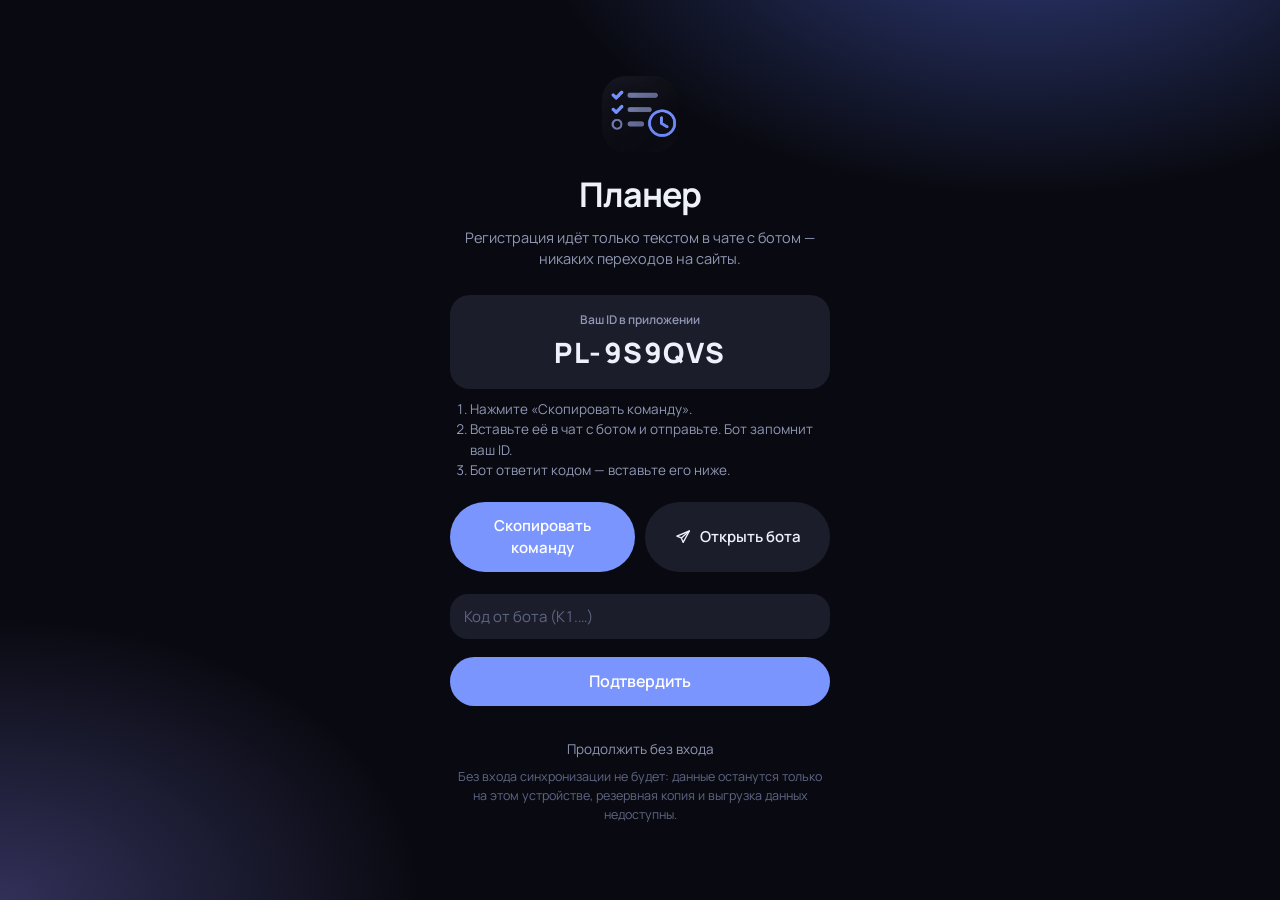
==== commit 46f8e005: "Update planner app" ====
--- a/bot/files/planner.html
+++ b/bot/files/planner.html
@@ -58,9 +58,9 @@
 .dot.on{background:var(--ok);box-shadow:0 0 0 3px rgba(82,183,136,.18)}
 
 main{flex:1;overflow:auto;padding:10px 16px 120px;scroll-behavior:smooth}
-main>*{animation:rise .32s var(--ease) both}
-main>*:nth-child(2){animation-delay:.03s}main>*:nth-child(3){animation-delay:.06s}main>*:nth-child(4){animation-delay:.09s}
-main>*:nth-child(5){animation-delay:.12s}main>*:nth-child(6){animation-delay:.15s}main>*:nth-child(n+7){animation-delay:.18s}
+main.anim>*{animation:rise .32s var(--ease) both}
+main.anim>*:nth-child(2){animation-delay:.03s}main.anim>*:nth-child(3){animation-delay:.06s}main.anim>*:nth-child(4){animation-delay:.09s}
+main.anim>*:nth-child(5){animation-delay:.12s}main>*:nth-child(6){animation-delay:.15s}main>*:nth-child(n+7){animation-delay:.18s}
 @keyframes rise{from{opacity:0;transform:translateY(8px)}to{opacity:1;transform:none}}
 @media (prefers-reduced-motion:reduce){*{animation:none!important;transition:none!important;scroll-behavior:auto!important}}
 
@@ -416,6 +416,116 @@
 .icbtn{width:56px;height:56px;border-radius:16px;border:1px solid var(--line);background:var(--surface2);display:flex;align-items:center;justify-content:center;cursor:pointer;padding:0;color:var(--accent);flex:none}
 nav button{min-width:0}nav button>span:last-child{font-size:10px;max-width:100%;overflow:hidden;text-overflow:ellipsis;white-space:nowrap}
 
+/* ===== v7 modern "bento" ===== */
+[data-ui=bento]{--r:26px}
+[data-ui=bento] body{background:var(--bg)}
+[data-ui=bento] header{padding:calc(14px + env(safe-area-inset-top)) 18px 8px}
+[data-ui=bento] header h1{font-size:32px;font-weight:800;letter-spacing:-.04em;line-height:1.05}
+[data-ui=bento] header .sub{font-size:12px;letter-spacing:0;text-transform:none;font-weight:600;color:var(--muted);margin-bottom:4px}
+[data-ui=bento] #hAcc{width:46px;height:46px;border-radius:50%;overflow:hidden;padding:0;border:2px solid var(--accent)}
+[data-ui=bento] #hAcc img{width:100%;height:100%;object-fit:cover;border-radius:50%}
+[data-ui=bento] h2{text-transform:none;letter-spacing:-.02em;font-size:19px;font-weight:800;color:var(--text)}
+[data-ui=bento] .card{background:var(--surface);border:0;border-radius:26px;box-shadow:none;padding:16px}
+[data-ui=bento][data-theme=light] .card{box-shadow:0 1px 0 rgba(30,41,90,.04),0 12px 28px -20px rgba(30,41,90,.25)}
+[data-ui=bento] .btn,[data-ui=bento] .chip{border-radius:999px}
+[data-ui=bento] .btn{padding:13px 20px}
+[data-ui=bento] input,[data-ui=bento] select,[data-ui=bento] textarea{border-radius:18px;border:0;background:var(--surface2)}
+[data-ui=bento] .hero{border:0;border-radius:32px;padding:22px;color:#fff;background:radial-gradient(260px 180px at 100% 0%,color-mix(in srgb,var(--g1) 85%,transparent),transparent 70%),radial-gradient(220px 160px at 0% 100%,color-mix(in srgb,var(--g2) 55%,transparent),transparent 70%),linear-gradient(150deg,#1d2040,#10122a);box-shadow:0 24px 48px -24px var(--glow)}
+[data-ui=bento] .hero .meta{color:rgba(255,255,255,.7)}
+[data-ui=bento] .hero .big-n{font-size:64px;font-weight:800;letter-spacing:-.05em;color:#fff}
+[data-ui=bento] .hero .ring{background:conic-gradient(#fff calc(var(--p)*1%),rgba(255,255,255,.18) 0)}
+[data-ui=bento] .hero .ring i{background:#171a36;color:#fff}
+[data-ui=bento] .hero-stats span{background:rgba(255,255,255,.14);color:#fff;border-radius:999px}
+[data-ui=bento] .hero-stats .ic{color:#fff}
+[data-ui=bento] nav{left:14px;right:14px;bottom:calc(12px + env(safe-area-inset-bottom));border:0;border-radius:999px;padding:6px;background:color-mix(in srgb,var(--surface) 88%,transparent);backdrop-filter:blur(18px);-webkit-backdrop-filter:blur(18px);box-shadow:0 18px 40px -14px rgba(0,0,0,.55)}
+[data-ui=bento] nav button{flex-direction:row;justify-content:center;gap:6px;border-radius:999px;padding:10px 0;color:var(--muted);transition:all .25s}
+[data-ui=bento] nav button>span:last-child{display:none}
+[data-ui=bento] nav button.active{flex:2.2;background:var(--accent);color:var(--accent-ink)}
+[data-ui=bento] nav button.active>span:last-child{display:inline;font-size:12.5px;font-weight:700;color:var(--accent-ink)}
+[data-ui=bento] nav button.active .nv,[data-ui=bento] nav .nv{background:none;box-shadow:none;color:inherit;width:auto;height:auto}
+[data-ui=bento] .fab{border-radius:22px;width:58px;height:58px;background:var(--accent);bottom:calc(92px + env(safe-area-inset-bottom))}
+[data-ui=bento] .bento{display:grid;grid-template-columns:1fr 1fr;gap:10px;margin:12px 0}
+.tile{position:relative;overflow:hidden;display:flex;flex-direction:column;justify-content:space-between;text-align:left;min-height:132px;padding:16px;border:0;border-radius:26px;color:var(--text);cursor:pointer;background:var(--surface);transition:transform .15s}
+[data-ui=bento] .tile{background:color-mix(in srgb,var(--c) 20%,var(--surface))}
+.tile:active{transform:scale(.96)}
+.tile.wide{grid-column:span 2;min-height:104px}
+.tile .ti{width:38px;height:38px;border-radius:14px;display:grid;place-items:center;background:var(--c);color:#fff;position:relative;z-index:1}
+.tile .ti svg{width:20px;height:20px}
+.tile .tb{position:relative;z-index:1;display:flex;flex-direction:column;gap:2px}
+.tile b{font-size:32px;font-weight:800;letter-spacing:-.04em;line-height:1}
+.tile b small{font-size:14px;font-weight:600;opacity:.7}
+.tile .tb>span{font-size:12.5px;color:var(--muted);font-weight:600}
+.tile.fill::before{content:"";position:absolute;left:0;right:0;bottom:0;height:calc(var(--p)*1%);background:color-mix(in srgb,var(--c) 35%,transparent);transition:height .5s}
+@keyframes rise{from{opacity:0;transform:translateY(12px)}to{opacity:1;transform:none}}
+main.anim .tile,main.anim .hero{animation:rise .45s var(--ease) both}
+main.anim .tile:nth-child(2){animation-delay:.05s}main.anim .tile:nth-child(3){animation-delay:.1s}main.anim .tile:nth-child(4){animation-delay:.15s}
+@media(prefers-reduced-motion:reduce){*{animation:none!important;transition:none!important}}
+[data-ui=classic] .bento{display:none}
+@supports not (color:color-mix(in srgb,red 20%,blue)){[data-ui=bento] .tile{background:var(--surface)}}
+
+/* v8 calmer home + settings hub */
+[data-ui=bento] .hero-stats{display:none}
+[data-ui=bento] .hero{padding:22px 22px 20px}
+.navrow .chev{color:var(--faint);font-size:22px;line-height:1;margin-left:4px}
+.prof{padding:16px!important}.prof .pav{width:56px;height:56px;border-radius:50%;object-fit:cover;margin-right:4px}
+.prof .title{font-size:18px;font-weight:800}
+[data-ui=bento] .group{gap:8px}
+[data-ui=bento] .seg,[data-ui=bento] .segs{border-radius:999px}
+
+/* v9 avatars, smooth taps, no overlaps */
+html{-webkit-tap-highlight-color:transparent}
+button,.btn,.chip,.card,.tile,.navrow,[data-go],nav button{touch-action:manipulation;-webkit-tap-highlight-color:transparent}
+button,.btn,.chip,.tile,.fab,.card.li,.navrow,nav button,.hav,input,select{transition:transform .22s cubic-bezier(.2,.8,.2,1),background-color .25s ease,color .25s ease,opacity .25s ease,box-shadow .25s ease,border-color .25s ease,flex .3s cubic-bezier(.2,.8,.2,1)}
+button:active,.btn:active,.chip:active,.hav:active{transform:scale(.95)}
+.card.li:active,.navrow:active,[data-go].card:active{transform:scale(.985)}
+.tile:active{transform:scale(.965)}
+#sheet .box{animation-duration:.38s}
+#sheet .bd{animation-duration:.3s}
+main{scroll-behavior:auto;-webkit-overflow-scrolling:touch;overscroll-behavior:contain;padding-bottom:190px}
+.fab{right:max(18px,calc(50% - 362px));bottom:calc(98px + env(safe-area-inset-bottom));width:54px;height:54px}
+[data-ui=bento] .fab{bottom:calc(98px + env(safe-area-inset-bottom));width:54px;height:54px}
+.hav,[data-ui=bento] #hAcc{position:relative;width:46px;height:46px;border-radius:16px;padding:2px;border:0;overflow:visible;background:var(--grad);box-shadow:0 8px 20px -8px var(--glow)}
+.hav img,[data-ui=bento] #hAcc img{width:100%;height:100%;object-fit:cover;border-radius:14px;display:block;background:var(--surface);border:2px solid var(--bg)}
+.hav .dot{position:absolute;right:-3px;bottom:-3px;width:13px;height:13px;border:2.5px solid var(--bg);box-sizing:border-box}
+.prof .pav{width:60px;height:60px;border-radius:20px;padding:2px;background:var(--grad);box-shadow:0 10px 22px -10px var(--glow);object-fit:cover}
+@media(prefers-reduced-motion:reduce){button:active,.tile:active{transform:none}}
+[data-ui=bento] .group{display:flex;flex-direction:column;gap:8px}
+[data-ui=bento] .group>.card,[data-ui=bento] .group>.card+.card{margin:0;border-radius:22px;border-top:0}
+[data-ui=bento] .group>.card::before,[data-ui=bean] .x{display:none}
+
+/* v10 forms + lists */
+[data-ui=bento] .li{border-radius:20px;margin-bottom:8px}
+[data-ui=bento] .group>.li,[data-ui=bento] .group>.card{margin:0}
+[data-ui=bento] .li+.li{border-top:0}
+#sheet .sb{padding:4px 20px 24px}
+#sheet label{display:block;font-size:12.5px;font-weight:700;color:var(--muted);margin:16px 0 8px;letter-spacing:.01em}
+#sheet input.big{font-size:20px;font-weight:700;padding:16px 18px;border-radius:20px;letter-spacing:-.01em;margin:6px 0 4px}
+#sheet input,#sheet select{margin-bottom:0}
+.seg2{display:flex;flex-wrap:wrap;gap:8px}
+.seg2 button{flex:1 1 auto;padding:11px 14px;border:0;border-radius:999px;background:var(--surface2);color:var(--muted);font:inherit;font-weight:600;font-size:14px;cursor:pointer}
+.seg2 button.on{background:var(--accent);color:var(--accent-ink)}
+.qc{display:flex;gap:8px;overflow-x:auto;margin-bottom:10px;scrollbar-width:none;padding-bottom:2px}
+.qc::-webkit-scrollbar{display:none}
+.qc button{flex:none;padding:9px 14px;border:0;border-radius:999px;background:var(--accent-soft);color:var(--accent);font:inherit;font-weight:700;font-size:13px;cursor:pointer}
+.sws{display:flex;gap:10px;flex-wrap:wrap}
+.sws button{width:34px;height:34px;border-radius:50%;border:3px solid transparent;cursor:pointer;box-shadow:inset 0 0 0 2px rgba(255,255,255,.18)}
+.sws button.on{border-color:var(--text);transform:scale(1.08)}
+#sheet .grid2:last-child,#sheet .sb>.grid2:last-of-type{margin-top:22px}
+#sheet #f_ok{padding:15px;font-size:16px}
+.soon{display:flex;align-items:center;gap:12px;width:100%;text-align:left;border:0;border-radius:20px;padding:14px 16px;margin:0 0 10px;background:var(--accent-soft);color:var(--text);font:inherit;cursor:pointer}
+.soon .sd{width:10px;height:10px;border-radius:50%;background:var(--accent);box-shadow:0 0 0 0 var(--accent);animation:pulse 1.8s infinite}
+.soon b{display:block;font-size:15px}.soon small{color:var(--muted);font-size:12.5px;font-weight:600}
+@keyframes pulse{70%{box-shadow:0 0 0 9px transparent}100%{box-shadow:0 0 0 0 transparent}}
+.idcard{display:flex;flex-direction:column;gap:4px;align-items:center;padding:16px;border-radius:20px;background:var(--surface2);margin:10px 0}
+.idcard span{font-size:12px;color:var(--muted);font-weight:600}.idcard b{font-size:28px;letter-spacing:.08em;font-weight:800}
+.steps{text-align:left;color:var(--muted);font-size:13.5px;line-height:1.5;padding-left:20px;margin:6px 0 12px}
+.swl{display:flex;justify-content:space-between;align-items:center;gap:12px;margin:10px 0 !important;font-size:15px !important;color:var(--text) !important}
+#sheet .grid2:has(>span:empty){grid-template-columns:1fr}
+#sheet .grid2>span:empty{display:none}
+#sheet input.big{text-align:left}
+.qc{flex-wrap:wrap;overflow:visible}
+#sheet .chips .chip{background:var(--surface2);padding:10px 14px}#sheet .chips .chip.active{background:var(--accent);color:var(--accent-ink)}
+
 </style>
 </head>
 <body>
@@ -494,14 +604,15 @@
 };
 /* виджеты главного экрана: id, название, включён по умолчанию */
 const WIDGET_DEF = [
-  ["hero", "Часы и прогресс дня", true], ["acts", "Быстрые действия", true], ["qa", "Быстрый ввод", true], ["rem", "Напоминания", true],
-  ["tasks", "Задачи на сегодня", true], ["water", "Вода", true], ["strip", "Неделя вперёд", true], ["habits", "Привычки", true],
+  ["hero", "Часы", true], ["bento", "Сводка плитками", true], ["rem", "Напоминания", true],
+  ["tasks", "Задачи на сегодня", true], ["habits", "Привычки", false], ["acts", "Быстрые действия", false], ["qa", "Быстрый ввод", false],
+  ["strip", "Неделя вперёд", false], ["water", "Вода", false],
   ["fin", "Финансы месяца", false], ["notes", "Заметки", false], ["bdays", "Дни рождения", false], ["goals", "Цели", false],
-  ["pomo", "Фокус (Pomodoro)", false], ["counts", "Обратный отсчёт", false], ["tip", "Совет дня", true]
+  ["pomo", "Фокус (Pomodoro)", false], ["counts", "Обратный отсчёт", false], ["tip", "Совет дня", false]
 ];
 const def = () => ({
   rev: 0, account: null,
-  settings: { theme: "dark", scheme: "ink", sound: true, pin: null, nav: ["home", "cal", "tasks", "habits", "fin"], widgets: WIDGET_DEF.map(w => ({ id: w[0], on: w[2] })), city: null, cur: "₽", waterGoal: 2000, pomo: { work: 25, brk: 5 } },
+  settings: { theme: "dark", scheme: "ink", ui: "bento", sound: true, pin: null, nav: ["home", "cal", "tasks", "habits", "fin"], widgets: WIDGET_DEF.map(w => ({ id: w[0], on: w[2] })), city: null, cur: "₽", waterGoal: 2000, pomo: { work: 25, brk: 5 }, botn: { on: true, ev: 10, hab: true } },
   cats: CATS0.map(c => ({ ...c })),
   reminders: [], tasks: [], events: [], schedule: [], habits: [], notes: [],
   tx: [], budget: 0, fgoals: [], timers: [], water: [], goals: [], diary: {}, counts: [],
@@ -523,8 +634,8 @@
       if (!Array.isArray(st.nav) || !st.nav.length) st.nav = def().settings.nav;
       st.nav = st.nav.filter((x, i, ar) => NAV_META[x] && ar.indexOf(x) === i).slice(0, 5);
       const ws = Array.isArray(st.widgets) ? st.widgets.filter(w => WIDGET_DEF.some(d => d[0] === w.id)) : [];
-      WIDGET_DEF.forEach(d => { if (!ws.some(w => w.id === d[0])) ws.push({ id: d[0], on: d[2] }); }); st.widgets = ws;
-      if (st.scheme === "navy") st.scheme = "aurora"; }
+      WIDGET_DEF.forEach(d => { if (!ws.some(w => w.id === d[0])) { const rec = { id: d[0], on: d[2] }; if (d[0] === "bento") { const hi = ws.findIndex(w => w.id === "hero"); ws.splice(hi + 1, 0, rec); } else ws.push(rec); } }); st.widgets = ws;
+      if (st.scheme === "navy") st.scheme = "aurora"; if (!st.ui) st.ui = "bento"; if (!st.home2) { st.home2 = 1; st.widgets = WIDGET_DEF.map(w => ({ id: w[0], on: w[2] })); } }
     else { const old = localStorage.getItem("planner.v1"); if (old) migrate(s, JSON.parse(old)); }
   } catch (e) { /* пустое состояние */ }
   return s;
@@ -618,6 +729,7 @@
   try { navigator.vibrate && navigator.vibrate([200, 100, 200]); } catch (e) { /* нет вибрации */ }
 }
 function notify(title, body) {
+  try { S.nlog = S.nlog || []; S.nlog.unshift({ ts: Date.now(), t: title, b: body || "" }); S.nlog.length = Math.min(S.nlog.length, 40); } catch (e) { /* журнал не критичен */ }
   beep();
   if (typeof toast === "function") toast(title + (body ? " — " + body : ""));
   try { if (typeof TG !== "undefined" && TG && TG.HapticFeedback) TG.HapticFeedback.notificationOccurred("warning"); } catch (e) { /* не в Telegram */ }
@@ -1048,7 +1160,7 @@
 function syncPayload(horizonDays) {
   const lim = Date.now() + horizonDays * 86400e3, k = todayKey(), kEnd = dkey(addDays(new Date(), horizonDays));
   return {
-    v: 2, tz: -new Date().getTimezoneOffset(), zone: deviceZone(), reg: REG_MODE ? 1 : 0,
+    v: 3, app: S.appId || "", nt: { on: S.settings.botn ? S.settings.botn.on : true, ev: S.settings.botn ? S.settings.botn.ev : 10, hab: S.settings.botn ? S.settings.botn.hab : true }, tz: -new Date().getTimezoneOffset(), zone: deviceZone(), reg: REG_MODE ? 1 : 0,
     rem: S.reminders.filter(r => !r.done && (r.repeat !== "none" || r.at <= lim)).map(r => ({ i: r.id, t: r.title, a: r.at, r: r.repeat, d: r.days || [], p: r.pre && r.pre.length ? r.pre : [0] })),
     sch: S.schedule.map(e => ({ i: e.id, d: e.day, s: e.start, e: e.end, t: e.title, pl: e.place || "" })),
     ev: S.events.filter(e => e.yearly || e.kind === "birthday" || (e.date >= k && e.date <= kEnd)).map(e => ({ i: e.id, t: e.title, d: e.date, s: e.start || "", e: e.end || "", k: e.kind || "event", y: (e.yearly || e.kind === "birthday") ? 1 : 0 })),
@@ -1151,6 +1263,18 @@
   if (inTG && TG.openTelegramLink) TG.openTelegramLink(url); else window.open(url, "_blank");
 }
 
+/* текстовая синхронизация: копируем данные и отправляем боту сообщением */
+async function copyText(s) {
+  try { await navigator.clipboard.writeText(s); return true; } catch (e) {
+    try { const a = document.createElement("textarea"); a.value = s; a.style.cssText = "position:fixed;opacity:0"; document.body.appendChild(a); a.select(); const ok = document.execCommand("copy"); a.remove(); return ok; } catch (e2) { return false; }
+  }
+}
+async function copySyncForBot() {
+  const d = await buildSyncData();
+  if (!d) return toast("Слишком много данных — удалите старое");
+  toast((await copyText(d)) ? "Скопировано — вставьте в чат с ботом и отправьте" : "Не удалось скопировать");
+}
+
 </script>
 <script>
 "use strict";
@@ -1173,6 +1297,14 @@
   if (mount) mount(w);
 }
 function closeSheet() { const w = $("#sheet"); w.classList.add("hidden"); w.innerHTML = ""; }
+const seg = (id, o, cur) => `<div class="seg2" data-for="${id}">${Object.entries(o).map(([k, l]) => `<button type="button" class="${String(cur) === String(k) ? "on" : ""}" data-v="${esc(k)}">${esc(l)}</button>`).join("")}</div><input type="hidden" id="${id}" value="${esc(cur)}">`;
+const swatches = (id, cur) => `<div class="sws" data-for="${id}">${["#5f7bff", "#9a6cff", "#e0549a", "#ff6a5a", "#ff9a3c", "#e0b83c", "#4fd18f", "#2fb8d4"].map(c => `<button type="button" class="${c === cur ? "on" : ""}" data-v="${c}" style="background:${c}" aria-label="${c}"></button>`).join("")}</div><input type="hidden" id="${id}" value="${cur}">`;
+document.addEventListener("click", e => {
+  const b = e.target.closest && e.target.closest(".seg2 button,.sws button"); if (!b) return;
+  const g = b.parentElement, h = document.getElementById(g.dataset.for); if (!h) return;
+  [...g.children].forEach(x => x.classList.toggle("on", x === b)); h.value = b.dataset.v; h.dispatchEvent(new Event("change"));
+  if (typeof buzz === "function") buzz();
+});
 const val = id => { const e = $("#" + id); return e ? e.value : ""; };
 function chipToggle(root, sel) { $$(sel, root).forEach(c => c.onclick = () => c.classList.toggle("active")); }
 function chipOne(root, sel) { $$(sel, root).forEach(c => c.onclick = () => { $$(sel, root).forEach(x => x.classList.remove("active")); c.classList.add("active"); }); }
@@ -1200,11 +1332,10 @@
   const v = r || { title: pref.title || "", at: pref.at || (Date.now() + 3600e3), repeat: pref.repeat || "none", days: [], prio: 2, cat: "life", pre: [0] };
   const pres = [[5, "5 мин"], [10, "10 мин"], [30, "30 мин"], [60, "1 час"], [1440, "1 день"]];
   sheet(r ? "Напоминание" : "Новое напоминание", `
-    <label>Что напомнить</label>
-    <div class="row" style="margin-bottom:8px"><input id="f_t" value="${esc(v.title)}" style="margin:0"><button class="btn sec" id="f_mic">🎤</button></div>
-    <label>Когда</label><input id="f_at" type="datetime-local" value="${toLocalInput(v.at)}">
-    <div class="grid2"><div><label>Повтор</label><select id="f_rep">${opt(REPEAT, v.repeat)}</select></div>
-    <div><label>Приоритет</label><select id="f_pr">${opt({ 1: "Высокий", 2: "Средний", 3: "Низкий" }, v.prio)}</select></div></div>
+        <div class="row" style="margin-bottom:8px"><input id="f_t" class="big" placeholder="О чём напомнить?" value="${esc(v.title)}" style="margin:0"><button class="btn sec" id="f_mic">🎤</button></div>
+    <label>Когда</label><div class="qc" id="f_q"><button type="button" data-m="15">+15 мин</button><button type="button" data-m="60">+1 час</button><button type="button" data-m="eve">Вечером</button><button type="button" data-m="tom">Завтра 9:00</button></div><input id="f_at" type="datetime-local" value="${toLocalInput(v.at)}">
+    <label>Повтор</label>${seg("f_rep", REPEAT, v.repeat)}
+    <label>Приоритет</label>${seg("f_pr", { 1: "Высокий", 2: "Средний", 3: "Низкий" }, v.prio)}
     <div id="f_days" class="chips ${v.repeat === "custom" ? "" : "hidden"}">${[1, 2, 3, 4, 5, 6, 0].map(d => `<span class="chip ${(v.days || []).includes(d) ? "active" : ""}" data-d="${d}">${DAYS[d]}</span>`).join("")}</div>
     <label>Категория</label><select id="f_cat">${catOpts(v.cat)}</select>
     <label>Дополнительно предупредить за</label>
@@ -1212,6 +1343,7 @@
     <div class="grid2"><button class="btn" id="f_ok">Сохранить</button>${r ? '<button class="btn bad" id="f_del">Удалить</button>' : "<span></span>"}</div>`,
     w => {
       chipToggle(w, "#f_days .chip"); chipToggle(w, "#f_pre .chip");
+      $$("#f_q button", w).forEach(b => b.onclick = () => { const d = new Date(); const m = b.dataset.m; if (m === "eve") { d.setHours(19, 0, 0, 0); if (d < Date.now()) d.setDate(d.getDate() + 1); } else if (m === "tom") { d.setDate(d.getDate() + 1); d.setHours(9, 0, 0, 0); } else d.setTime(Date.now() + +m * 60000); $("#f_at").value = toLocalInput(d.getTime()); });
       $("#f_rep").onchange = e => $("#f_days").classList.toggle("hidden", e.target.value !== "custom");
       $("#f_mic").onclick = () => voiceInput(t => {
         const p = parseNL(t); $("#f_t").value = p.title || t;
@@ -1248,14 +1380,15 @@
   const v = t || { title: pref.title || "", due: pref.due || todayKey(), prio: 2, cat: "life", project: "", repeat: "none" };
   const projects = [...new Set(S.tasks.map(x => x.project).filter(Boolean))];
   sheet(t ? "Задача" : "Новая задача", `
-    <label>Задача</label><input id="f_t" value="${esc(v.title)}">
-    <div class="grid2"><div><label>Срок</label><input id="f_due" type="date" value="${v.due || ""}"></div>
-    <div><label>Приоритет</label><select id="f_pr">${opt({ 1: "Высокий", 2: "Средний", 3: "Низкий" }, v.prio)}</select></div></div>
+    <input id="f_t" class="big" value="${esc(v.title)}" placeholder="Что нужно сделать?" autocomplete="off">
+    <label>Срок</label><div class="qc" id="f_q"><button type="button" data-o="0">Сегодня</button><button type="button" data-o="1">Завтра</button><button type="button" data-o="7">Через неделю</button><button type="button" data-o="x">Без срока</button></div><input id="f_due" type="date" value="${v.due || ""}">
+    <label>Приоритет</label>${seg("f_pr", { 1: "Высокий", 2: "Средний", 3: "Низкий" }, v.prio)}
     <div class="grid2"><div><label>Проект</label><input id="f_pj" list="f_pjl" value="${esc(v.project || "")}" placeholder="необязательно"><datalist id="f_pjl">${projects.map(p => `<option value="${esc(p)}">`).join("")}</datalist></div>
     <div><label>Категория</label><select id="f_cat">${catOpts(v.cat)}</select></div></div>
-    <label>Повтор</label><select id="f_rep">${opt({ none: "Без повтора", daily: "Каждый день", weekly: "Каждую неделю", monthly: "Каждый месяц" }, v.repeat || "none")}</select>
+    <label>Повтор</label>${seg("f_rep", { none: "Нет", daily: "Каждый день", weekly: "Неделя", monthly: "Месяц" }, v.repeat || "none")}
     <div class="grid2"><button class="btn" id="f_ok">Сохранить</button>${t ? '<button class="btn bad" id="f_del">Удалить</button>' : "<span></span>"}</div>`,
     w => {
+      $$("#f_q button", w).forEach(b => b.onclick = () => { if (b.dataset.o === "x") $("#f_due").value = ""; else { const d = new Date(); d.setDate(d.getDate() + +b.dataset.o); $("#f_due").value = dkey(d); } });
       $("#f_ok").onclick = () => {
         const title = val("f_t").trim(); if (!title) return toast("Введите задачу");
         const o = { title, due: val("f_due") || null, prio: +val("f_pr"), project: val("f_pj").trim(), cat: val("f_cat"), repeat: val("f_rep") };
@@ -1283,8 +1416,8 @@
   const sc = id && id.startsWith("sch:") ? S.schedule.find(x => x.id === id.slice(4)) : null;
   const v = e || (sc ? { title: sc.title, date: todayKey(), start: sc.start, end: sc.end, place: sc.place, cat: sc.cat, kind: "weekly", dow: sc.day } : { title: "", date: pref.date || todayKey(), start: "", end: "", place: "", cat: "work", kind: pref.kind || "event", yearly: false, dow: new Date().getDay() });
   sheet(e || sc ? "Событие" : "Новое событие", `
-    <label>Название</label><input id="f_t" value="${esc(v.title)}">
-    <div class="grid2"><div><label>Тип</label><select id="f_k">${opt({ event: "Событие", birthday: "День рождения", important: "Важная дата", weekly: "Еженедельно (расписание)" }, v.kind)}</select></div>
+    <input id="f_t" class="big" value="${esc(v.title)}" placeholder="Название" autocomplete="off">
+    <div class="grid2"><div><label>Тип</label>${seg("f_k", { event: "Событие", birthday: "День рождения", important: "Важная дата", weekly: "Расписание (каждую неделю)" }, v.kind)}</div>
     <div><label id="f_dl">${v.kind === "weekly" ? "День недели" : "Дата"}</label>
       <input id="f_d" type="date" value="${v.date}" class="${v.kind === "weekly" ? "hidden" : ""}">
       <select id="f_dow" class="${v.kind === "weekly" ? "" : "hidden"}">${[1, 2, 3, 4, 5, 6, 0].map(d => `<option value="${d}" ${d === v.dow ? "selected" : ""}>${DAYS_FULL[d]}</option>`).join("")}</select></div></div>
@@ -1326,11 +1459,11 @@
   const v = h || { name: "", icon: "✅", color: "#5fae8a", goal: { type: "daily", n: 1 }, remind: "" };
   let curIcon = v.icon;
   sheet(h ? "Привычка" : "Новая привычка", `
-    <label>Название</label><input id="f_t" value="${esc(v.name)}" placeholder="Например: читать 20 минут">
+    <input id="f_t" class="big" value="${esc(v.name)}" placeholder="Например: читать 20 минут" autocomplete="off">
     <label>Значок</label><div class="row"><button type="button" class="icbtn" id="f_icb" aria-label="Выбрать значок">${uic(v.icon, 32)}</button><div class="meta grow">Нажмите, чтобы выбрать значок, эмодзи или загрузить свою картинку</div></div>
-    <div class="grid2"><div><label>Цель</label><select id="f_g">${opt({ daily: "Каждый день", week: "Несколько раз в неделю" }, v.goal.type)}</select></div>
+    <div class="grid2"><div><label>Цель</label>${seg("f_g", { daily: "Каждый день", week: "Раз в неделю" }, v.goal.type)}</div>
     <div><label>Раз в неделю</label><input id="f_n" type="number" min="1" max="7" value="${v.goal.n || 3}"></div></div>
-    <div class="grid2"><div><label>Напомнить в</label><input id="f_r" type="time" value="${v.remind || ""}"></div><div><label>Цвет</label><input id="f_c" type="color" value="${v.color}" style="padding:2px;height:42px"></div></div>
+    <div class="grid2"><div><label>Напомнить в</label><input id="f_r" type="time" value="${v.remind || ""}"></div><div><label>Цвет</label>${swatches("f_c", v.color)}</div></div>
     <div class="grid2"><button class="btn" id="f_ok">Сохранить</button>${h ? '<button class="btn bad" id="f_del">Удалить</button>' : "<span></span>"}</div>`,
     w => {
       $("#f_icb").onclick = () => openIconPicker(curIcon, nv => { if (nv) { curIcon = nv; $("#f_icb").innerHTML = uic(nv, 32); } });
@@ -1353,7 +1486,7 @@
 const TABVIEWS = {}, SCREENS = {}, SCR_TITLES = {};
 const NAVIC = { home: "home", cal: "calendar", tasks: "tasks", habits: "flame", fin: "wallet", more: "grid" };
 const TAB_NAMES = { home: "Главная", cal: "Календарь", tasks: "Задачи", habits: "Привычки", fin: "Финансы", more: "Ещё" };
-function go(tab, screen, arg) { R = { tab, screen: screen || null, arg: arg || null }; render(); const v = $("#view"); if (v) v.scrollTop = 0; }
+function go(tab, screen, arg) { R = { tab, screen: screen || null, arg: arg || null }; const mv = $("#view"); if (mv) { mv.classList.add("anim"); clearTimeout(go.t); go.t = setTimeout(() => mv.classList.remove("anim"), 600); } render(); const v = $("#view"); if (v) v.scrollTop = 0; }
 function navGo(id) { if (id === "more" || TABVIEWS[id]) go(id); else go("more", id); }
 function greeting() {
   const h = new Date().getHours();
@@ -1382,7 +1515,7 @@
 function applyTheme() {
   let th = S.settings.theme;
   if (th === "auto") th = window.matchMedia && matchMedia("(prefers-color-scheme: light)").matches ? "light" : "dark";
-  document.documentElement.dataset.theme = th; document.documentElement.dataset.scheme = S.settings.scheme;
+  document.documentElement.dataset.theme = th; document.documentElement.dataset.scheme = S.settings.scheme; document.documentElement.dataset.ui = S.settings.ui || "bento";
   const c = getComputedStyle(document.documentElement).getPropertyValue("--bg").trim();
   const m = $("#themeColor"); if (m && c) m.content = c;
   if (inTG) { try { TG.setHeaderColor(c); TG.setBackgroundColor(c); } catch (e) { /* игнор */ } }
@@ -1489,6 +1622,18 @@
         <div class="meta" id="wx" style="margin-top:4px">${S.settings.city ? "Загрузка погоды…" : '<a href="#" id="wxSet" style="color:#fff;font-weight:600;text-decoration:none">Указать город для погоды</a>'}</div>
         <div class="hero-stats"><span>${ic("tasks", 14)}${pr.openTasks} задач</span><span>${ic("calendar", 14)}${todayEv} событий</span><span>${ic("flame", 14)}${pr.hDone}/${pr.hTotal}</span></div></div>
         <div style="text-align:center"><div class="ring" style="--p:${pr.pct}"><i>${pr.pct}%</i></div><div class="meta" style="margin-top:6px">${pr.total ? `${pr.ok} из ${pr.total}` : "дел нет"}</div></div></div>`,
+      bento: () => {
+        const nx = next[0], best = S.habits.reduce((a, h) => Math.max(a, habitStreak(h).n), 0);
+        const mtx = monthTx(now.getFullYear(), now.getMonth()), bal = mtx.filter(t => t.type === "in").reduce((a, t) => a + t.amt, 0) - mtx.filter(t => t.type !== "in").reduce((a, t) => a + t.amt, 0);
+        const foc = S.pomoLog.filter(ts => dkey(new Date(ts)) === k).length;
+        const T = (go, c, icn, big, lab, extra, cls) => `<button class="tile ${cls || ""}" style="--c:${c};${extra || ""}" data-go="${go}"><span class="ti">${ic(icn, 20)}</span><span class="tb"><b>${big}</b><span>${lab}</span></span></button>`;
+        return `<div class="bento">
+          ${T("tasks", "#4fd18f", "tasks", todayTasks.length, "задач на сегодня")}
+          ${T("reminders", "#6a8cff", "bell", nx ? fmtT(nx.at) : "—", nx ? esc(nx.title.length > 22 ? nx.title.slice(0, 21) + "…" : nx.title) : "нет напоминаний")}
+          ${T("habits", "#ff9a5b", "flame", pr.hDone + "/" + pr.hTotal, best ? "серия " + best + " дн." : "привычки сегодня")}
+          <button class="tile fill" style="--c:#4aa8ff;--p:${wp}" data-w="250"><span class="ti">${ic("drop", 20)}</span><span class="tb"><b>${wl}<small> мл</small></b><span>вода · нажмите +250</span></span></button>
+        </div>`;
+      },
       acts: () => `<div class="acts">${[["bell", "#6a8cff", "Напомнить", "rem"], ["tasks", "#4fd18f", "Задача", "task"], ["calendar", "#ff9a5b", "Событие", "ev"], ["note", "#c78bff", "Заметка", "note"]].map(([i, c, l, a]) => `<button class="act" data-act="${a}">${tint(i, c, 42)}${l}</button>`).join("")}</div>`,
       qa: () => `<div class="qa"><input id="qa" placeholder="Завтра в 16:00 отчёт…"><button class="ibtn soft" id="qaT" aria-label="Добавить задачу">${ic("tasks", 19)}</button><button class="ibtn acc" id="qaR" aria-label="Добавить напоминание">${ic("bell", 19)}</button></div>`,
       rem: () => sec("Ближайшие напоминания", "reminders") + (next.length ? next.map(remRow).join("") : empty("Нет ближайших напоминаний")),
@@ -1525,7 +1670,15 @@
       <h2>Финансы месяца</h2><div class="card"><div class="row"><div class="grow"><div class="meta">Баланс</div><div class="title" style="font-size:24px;font-weight:800;letter-spacing:-.03em">${money(inc - exp)}</div></div><div style="text-align:right"><div class="meta">доходы</div><b style="color:var(--ok)">${money(inc)}</b><div class="meta" style="margin-top:4px">расходы</div><b style="color:var(--bad)">${money(exp)}</b></div></div></div>
       <button class="btn sec full" id="toAn">${ic("chart", 18)} Подробная статистика</button>`;
   }
-  v.innerHTML = seg + body;
+  const soon = (() => {
+    const t0 = Date.now(), c = [];
+    S.reminders.filter(r => !r.done && r.at > t0 - 60e3 && r.at - t0 < 90 * 60e3).forEach(r => c.push({ at: r.at, t: r.title }));
+    itemsOn(k).forEach(it => { if ((it.src === "ev" || it.src === "sch") && it.time) { const [h, mm] = it.time.split(":").map(Number), d = new Date(); d.setHours(h, mm, 0, 0); if (d - t0 > 0 && d - t0 < 90 * 60e3) c.push({ at: +d, t: it.title }); } });
+    c.sort((a, b) => a.at - b.at); const x = c[0]; if (!x) return "";
+    const mn = Math.max(1, Math.round((x.at - t0) / 60000));
+    return `<button class="soon" data-go="notifs"><span class="sd"></span><span class="grow"><b>${esc(x.t)}</b><small>${mn < 60 ? "через " + mn + " мин" : "через " + Math.floor(mn / 60) + " ч " + (mn % 60) + " мин"} · в ${fmtT(x.at)}</small></span><span>›</span></button>`;
+  })();
+  v.innerHTML = soon + seg + body;
   $$("[data-ht]", v).forEach(c => c.onclick = () => { HT = c.dataset.ht; render(); });
   if (HT === "total") { $("#toAn").onclick = () => go("more", "stats"); return; }
   if (HT === "week") return;
@@ -1671,7 +1824,7 @@
   ["Здоровье и финансы", [["fin", "wallet", "Финансы", "#4caf7d"], ["water", "drop", "Вода", "#5b8def"], ["tools", "timer", "Таймеры и Pomodoro", "#e0725f"], ["stats", "chart", "Статистика", "#8b7bd8"]]],
   ["Система", [["ai", "sparkles", "Помощник", "#8b7bd8"], ["bot", "user", "Аккаунт и бот", "#5b8def"], ["settings", "gear", "Настройки", "#6b7a99"]]]
 ];
-Object.assign(SCR_TITLES, { reminders: "Напоминания", notes: "Заметки и списки", fin: "Финансы", tools: "Таймеры", bdays: "Дни рождения", water: "Вода", goals: "Цели", stats: "Статистика", diary: "Дневник", vault: "Сейф", counts: "Обратный отсчёт", ai: "Помощник", bot: "Аккаунт и бот", settings: "Настройки" });
+Object.assign(SCR_TITLES, { reminders: "Напоминания", notes: "Заметки и списки", fin: "Финансы", tools: "Таймеры", bdays: "Дни рождения", water: "Вода", goals: "Цели", stats: "Статистика", diary: "Дневник", vault: "Сейф", counts: "Обратный отсчёт", ai: "Помощник", bot: "Аккаунт и бот", settings: "Настройки", set_look: "Оформление", set_sec: "Уведомления и защита", set_loc: "Погода и деньги", set_cats: "Категории", set_data: "Данные" });
 TABVIEWS.more = function (v) {
   v.innerHTML = GROUPS.map(([g, items]) => `<h2>${g}</h2><div class="group">${items.map(([id, i, l, c]) => `<div class="card li navrow" data-s="${id}">${secTile(id, c, 38)}<div class="grow title">${l}</div><span class="chev">${ic("chevron", 18)}</span></div>`).join("")}</div>`).join("");
   $$("[data-s]", v).forEach(t => t.onclick = () => { if (t.dataset.s === "shop") { NF = "shop"; go("more", "notes"); } else if (t.dataset.s === "fin") go("fin"); else go("more", t.dataset.s); });
@@ -2034,10 +2187,15 @@
   const how = tg ? "Вход через Telegram · данные синхронизируются по аккаунту" : "Без входа: синхронизации нет, данные только на этом устройстве";
   v.innerHTML = `<div class="card acc-card"><div class="row"><span style="position:relative;display:flex">${tint(tg ? "send" : "user", "#8b7bd8", 48)}<span style="position:absolute;inset:0;border-radius:15px;overflow:hidden">${avatar()}</span></span><div class="grow"><div class="title">${esc(who)}</div><div class="meta">${esc(how)}</div></div></div>
     <div class="grid2" style="margin-top:12px">${a.mode && a.mode !== "local" && !tg ? `<button class="btn sec" id="aOut">${ic("logout", 18)} Выйти</button>` : tg ? "" : `<button class="btn" id="aIn">Войти</button>`}<button class="btn sec" id="aBot">${ic("send", 18)} Открыть бота</button></div></div>
-  ${tg ? `<h2>Бот</h2><div class="card"><div class="title">Связь с ботом</div><div class="meta" style="margin:4px 0 10px">Бот присылает напоминания, предупреждения о событиях, утренний дайджест и дни рождения, даже когда приложение закрыто.</div>
-    <button class="btn full" id="bSend">Отправить боту напоминания и расписание</button><div class="meta" style="margin-top:8px">Окно закроется после отправки. После правок отправьте снова.</div></div>
-    <div class="card"><div class="title">Облако Telegram</div><div class="grid2" style="margin-top:8px"><button class="btn sec" id="bBk">Сохранить копию</button><button class="btn sec" id="bRs">Восстановить</button></div><div class="meta" style="margin-top:6px">Копия делается автоматически и нужна для переезда на другое устройство.</div></div>
-    <div class="card"><div class="title">Данные из бота</div><div class="meta" style="margin-top:4px">Задачи, расходы, вода и отметки привычек из чата приходят командой /sync: нажмите «Принять пакет».</div></div>` : `<div class="card"><div class="meta">Напоминания в фоне доставляет бот: откройте приложение через бота в Telegram и нажмите «Отправить боту…». Без Telegram напоминания показывает само приложение, пока оно открыто.</div></div>`}
+  <h2>Ваш ID</h2><div class="card"><div class="idcard"><span>ID в приложении · бот его запоминает</span><b>${esc(S.appId || "")}</b></div>
+    <div class="grid2" style="margin-top:10px"><button class="btn sec" id="bId">Скопировать ID</button><button class="btn sec" id="bReg">Команда регистрации</button></div></div>
+  <h2>Уведомления через бота</h2><div class="card">
+    <label class="swl"><span>Присылать в Telegram</span><input type="checkbox" id="nOn" ${S.settings.botn.on ? "checked" : ""}></label>
+    <label>Событие и расписание — предупредить за</label>${seg("nEv", { 5: "5 мин", 10: "10 мин", 30: "30 мин", 60: "1 час" }, S.settings.botn.ev)}
+    <label class="swl" style="margin-top:14px"><span>Напоминать о привычках</span><input type="checkbox" id="nHab" ${S.settings.botn.hab ? "checked" : ""}></label>
+    <button class="btn full" id="bSend" style="margin-top:14px">${inTG ? "Отправить боту напоминания и настройки" : "Скопировать данные для бота"}</button>
+    <div class="meta" style="margin-top:8px">${inTG ? "Окно закроется после отправки. " : "Вставьте скопированный текст в чат с ботом и отправьте. "}После правок напоминаний или этих настроек отправьте данные снова. Бот пришлёт всё в срок, даже когда приложение закрыто. Тонкая настройка в чате: /notify.</div></div>
+  ${tg ? `<div class="card"><div class="title">Облако Telegram</div><div class="grid2" style="margin-top:8px"><button class="btn sec" id="bBk">Сохранить копию</button><button class="btn sec" id="bRs">Восстановить</button></div><div class="meta" style="margin-top:6px">Копия делается автоматически и хранится в облаке Telegram.</div></div>` : ""}
   <div class="card"><div class="title">Команды бота</div><div class="meta pre" style="margin-top:6px">/add 15м текст — напоминание
 /task текст — задача · /tasks · /done номер
 /today — план на сегодня
@@ -2046,21 +2204,27 @@
 /expense 450 еда обед · /income 5000 зарплата
 /stats — сводка за неделю
 /digest 08:00 — время дайджеста (off — выключить)
+/notify — уведомления · /me — профиль и ID
 /sync — передать данные из бота в приложение</div></div>
   <button class="btn sec full" id="bShare" style="margin-top:4px">${ic("share", 18)} Поделиться итогами недели</button>`;
   const g = id => $("#" + id, v);
   g("aOut") && (g("aOut").onclick = logout); g("aIn") && (g("aIn").onclick = showAuth); g("aBot").onclick = openBot;
-  g("bSend") && (g("bSend").onclick = sendToBot); g("bBk") && (g("bBk").onclick = () => cloudBackup()); g("bRs") && (g("bRs").onclick = cloudRestore);
+  g("bSend").onclick = inTG ? sendToBot : copySyncForBot;
+  g("bId").onclick = async () => toast((await copyText(S.appId)) ? "ID скопирован" : S.appId);
+  g("bReg").onclick = async () => toast((await copyText(regCommand())) ? "Команда скопирована — отправьте её боту" : regCommand());
+  g("nOn").onchange = e => { S.settings.botn.on = e.target.checked; save(false); };
+  g("nHab").onchange = e => { S.settings.botn.hab = e.target.checked; save(false); };
+  g("nEv").onchange = e => { S.settings.botn.ev = +e.target.value; save(false); }; g("bBk") && (g("bBk").onclick = () => cloudBackup()); g("bRs") && (g("bRs").onclick = cloudRestore);
   g("bShare").onclick = () => { const w = weekSummary(); shareText("Итоги недели\n" + (w.lines.join("\n") || "Пока мало данных")); };
 };
 
 /* ============ настройки ============ */
 async function sha(s) { const b = await crypto.subtle.digest("SHA-256", new TextEncoder().encode(s)); return b64u(new Uint8Array(b)); }
-SCREENS.settings = function (v) {
-  v.innerHTML = `<h2>Оформление</h2><div class="card"><label>Тема</label><div class="chips">${[["dark", "Тёмная"], ["light", "Светлая"], ["auto", "Авто"]].map(([k, l]) => `<span class="chip ${S.settings.theme === k ? "active" : ""}" data-th="${k}">${l}</span>`).join("")}</div>
+function settingsPart(v, part) {
+  const $ = (s, r) => (r || document).querySelector(s) || {};
+  const full = `<h2>Оформление</h2><div class="card"><label>Тема</label><div class="chips">${[["dark", "Тёмная"], ["light", "Светлая"], ["auto", "Авто"]].map(([k, l]) => `<span class="chip ${S.settings.theme === k ? "active" : ""}" data-th="${k}">${l}</span>`).join("")}</div>
+    <label>Стиль интерфейса</label><div class="chips">${[["bento", "Современный"], ["classic", "Строгий"]].map(([k, l]) => `<span class="chip ${(S.settings.ui || "bento") === k ? "active" : ""}" data-ui="${k}">${l}</span>`).join("")}</div>
     <label>Цветовая схема</label><div class="chips">${[["ink", "Чернила", "#5f7bff,#9189ff"], ["aurora", "Аврора", "#6a5cff,#22c1e8"], ["ocean", "Океан", "#1f7ae0,#2fd4b8"], ["ember", "Закат", "#ff6a5a,#ffb347"], ["forest", "Лес", "#1f9e6e,#9ad14f"], ["plum", "Слива", "#a24bff,#ff6bb3"], ["graphite", "Графит", "#5d7390,#8aa0ba"]].map(([k, l, c]) => `<span class="chip ${S.settings.scheme === k ? "active" : ""}" data-sc="${k}"><i class="swatch" style="background:linear-gradient(135deg,${c.split(",")[0]},${c.split(",")[1]})"></i>${l}</span>`).join("")}</div>
-    <div class="grid2" style="margin-top:6px"><button class="btn sec" id="lyNav">${ic("grid", 18)} Нижнее меню</button><button class="btn sec" id="lyHome">${ic("home", 18)} Главный экран</button></div>
-    <button class="btn sec full" id="lyIcons" style="margin-top:8px">${ic("sparkles", 18)} Значки разделов</button><div class="meta" style="margin-top:6px">Выберите разделы для нижней панели, блоки главного экрана и свои значки.</div></div>
   <h2>Уведомления и защита</h2><div class="card">
     <label><input type="checkbox" id="sSnd" ${S.settings.sound ? "checked" : ""}> звук и вибрация</label>
     <button class="btn sec full" id="sNot" style="margin:8px 0">Разрешить уведомления</button>
@@ -2077,7 +2241,11 @@
     <div class="meta" style="margin-top:6px">Календарь Google: экспортируйте файл .ics в самом Google Календаре и загрузите его здесь; наш файл .ics можно импортировать в Google.</div>
     <button class="btn bad full" id="dClr" style="margin-top:8px">Стереть все данные</button></div>`}
   <div class="meta" style="text-align:center;margin-top:10px">Планер · данные хранятся на устройстве, работает без интернета</div>`;
+  const parts = {}; full.split("<h2>").slice(1).forEach(s => { const n = s.slice(0, s.indexOf("</h2>")); parts[n] = "<h2>" + s; });
+  const map = { set_look: "Оформление", set_sec: "Уведомления и защита", set_loc: "Погода и деньги", set_cats: "Категории", set_data: "Данные" };
+  v.innerHTML = (parts[map[part]] || "").replace(/^<h2>.*?<\/h2>/, "");
   $$("[data-th]", v).forEach(c => c.onclick = () => { S.settings.theme = c.dataset.th; save(false); render(); });
+  $$("[data-ui]", v).forEach(c => c.onclick = () => { S.settings.ui = c.dataset.ui; save(false); render(); });
   $$("[data-sc]", v).forEach(c => c.onclick = () => { S.settings.scheme = c.dataset.sc; save(false); render(); });
   $("#lyIcons").onclick = () => go("more", "icons"); $("#lyNav").onclick = navLayoutSheet; $("#lyHome").onclick = homeLayoutSheet;
   $("#sSnd").onchange = e => { S.settings.sound = e.target.checked; save(false); if (S.settings.sound) beep(); };
@@ -2101,8 +2269,35 @@
     $("#dIFile").onchange = e => { const f = e.target.files[0]; if (f) f.text().then(t => { const ev = fromICS(t); if (!ev.length) return toast("Событий не найдено"); S.events.push(...ev); save(); toast("Импортировано событий: " + ev.length); }); };
   } else $("#dLogin").onclick = showAuth;
   $("#dClr").onclick = () => { if (confirm("Удалить все данные без возможности восстановления?")) { S = def(); VK = null; save(false); go("home"); } };
+}
+for (const p of ["set_look", "set_sec", "set_loc", "set_cats", "set_data"]) SCREENS[p] = v => settingsPart(v, p);
+
+SCREENS.settings = function (v) {
+  const R2 = (ico, col, t, sub, id) => `<div class="card li navrow" data-r="${id}">${tint(ico, col, 38)}<div class="grow"><div class="title">${t}</div>${sub ? `<div class="meta">${sub}</div>` : ""}</div><span class="chev">›</span></div>`;
+  const nm = (S.profile && S.profile.name) || (typeof TG !== "undefined" && TG && TG.initDataUnsafe && TG.initDataUnsafe.user && TG.initDataUnsafe.user.first_name) || "Планер";
+  v.innerHTML = `<div class="card li navrow prof" data-r="bot"><img class="pav" src="[data-uri]" alt="" onerror="this.remove()"><div class="grow"><div class="title">${esc(nm)}</div><div class="meta">${guest() ? "Без входа · без синхронизации" : "Вход через Telegram"}</div></div><span class="chev">›</span></div>
+  <h2>Внешний вид</h2><div class="group">
+    ${R2("sparkles", "#8b7bd8", "Тема и цвета", (S.settings.ui === "classic" ? "Строгий" : "Современный") + " · " + S.settings.scheme, "set_look")}
+    ${R2("grid", "#5b8def", "Нижнее меню", "до 5 разделов", "ly_nav")}
+    ${R2("home", "#4fb3a9", "Главный экран", "какие блоки показывать", "ly_home")}
+    ${R2("sparkles", "#d1a85b", "Значки разделов", "свои иконки", "icons")}</div>
+  <h2>Приложение</h2><div class="group">
+    ${R2("bell", "#e0725f", "Журнал уведомлений", (S.nlog || []).length + " шт.", "notifs")}
+    ${R2("bell", "#e0725f", "Уведомления и защита", S.settings.pin ? "PIN включён" : "звук, PIN", "set_sec")}
+    ${R2("drop", "#4aa8ff", "Погода и деньги", S.settings.city ? esc(S.settings.city.name) + " · " + S.settings.cur : "город, валюта", "set_loc")}
+    ${R2("tasks", "#4caf7d", "Категории", S.cats.length + " шт.", "set_cats")}
+    ${R2("lock", "#6b7a99", "Данные", guest() ? "в режиме без входа недоступно" : "резервная копия, импорт, экспорт", "set_data")}</div>
+  <div class="meta" style="text-align:center;margin-top:14px">Планер · данные хранятся на устройстве</div>`;
+  $$("[data-r]", v).forEach(r => r.onclick = () => { const id = r.dataset.r; if (id === "ly_nav") navLayoutSheet(); else if (id === "ly_home") homeLayoutSheet(); else go("more", id); });
 };
 TABVIEWS.fin = function (v) { SCREENS.fin(v); };
+
+SCR_TITLES.notifs = "Уведомления";
+SCREENS.notifs = function (v) {
+  const l = S.nlog || [];
+  v.innerHTML = l.length ? `<div class="group">${l.map(n => `<div class="card li">${tint("bell", "#e0725f", 36)}<div class="grow"><div class="title">${esc(n.t)}</div><div class="meta">${esc(n.b || "")} · ${fmtT(n.ts)}</div></div></div>`).join("")}</div><button class="btn sec full" id="nClr" style="margin-top:10px">Очистить</button>` : empty("Пока уведомлений не было");
+  const c = $("#nClr", v); if (c) c.onclick = () => { S.nlog = []; save(false); render(); };
+};
 
 </script>
 <script>
@@ -2121,19 +2316,37 @@
   if (!confirm("Выйти? Данные на этом устройстве останутся, но синхронизация остановится.")) return;
   S.account = null; save(false); showAuth();
 }
+const ID_ABC = "ABCDEFGHJKLMNPQRSTUVWXYZ23456789";
+function genId() { const r = new Uint8Array(6); crypto.getRandomValues(r); return "PL-" + [...r].map(x => ID_ABC[x % ID_ABC.length]).join(""); }
+function ensureId() { if (!S.appId) { S.appId = genId(); save(false); } return S.appId; }
+function regCommand() { return `/reg ${ensureId()} ${-new Date().getTimezoneOffset()} ${deviceZone()}`.trim(); }
 function openBot() {
   if (!CFG.BOT) return toast("Укажите имя бота в config.js");
   const url = "https://t.me/" + CFG.BOT.replace(/^@/, "");
   if (inTG && TG.openTelegramLink) TG.openTelegramLink(url); else window.open(url, "_blank");
 }
+function parseToken(t) {
+  try {
+    t = (t || "").trim().replace(/^`+|`+$/g, "");
+    if (!t.startsWith("K1.")) return null;
+    const o = JSON.parse(new TextDecoder().decode(unb64u(t.slice(3))));
+    return o && o.a === S.appId && o.u ? o : null;
+  } catch (e) { return null; }
+}
 function showAuth() {
+  ensureId();
   const a = $("#auth"); a.classList.remove("hidden");
-  a.innerHTML = `<div class="auth-box"><div class="auth-logo">${ic("calendar", 34)}${avatar()}</div><h1>Планер</h1><p>Дела, время и привычки в одном месте. Данные и напоминания работают через вашего Telegram-бота и синхронизируются по аккаунту Telegram.</p>
-    <button class="btn full big" id="aTg">${ic("send", 20)} Войти через Telegram</button>
-    <div class="auth-hint" style="margin:10px 0 0">Откройте бота, нажмите /start и «Завершить регистрацию». Дальше приложение узнает вас само.</div>
+  a.innerHTML = `<div class="auth-box"><div class="auth-logo">${ic("calendar", 34)}${avatar()}</div><h1>Планер</h1><p>Регистрация идёт только текстом в чате с ботом — никаких переходов на сайты.</p>
+    <div class="idcard"><span>Ваш ID в приложении</span><b>${S.appId}</b></div>
+    <ol class="steps"><li>Нажмите «Скопировать команду».</li><li>Вставьте её в чат с ботом и отправьте. Бот запомнит ваш ID.</li><li>Бот ответит кодом — вставьте его ниже.</li></ol>
+    <div class="grid2"><button class="btn" id="aCopy">Скопировать команду</button><button class="btn sec" id="aBot">${ic("send", 18)} Открыть бота</button></div>
+    <input id="aTok" placeholder="Код от бота (K1.…)" autocomplete="off" style="margin-top:12px">
+    <button class="btn full big" id="aGo" style="margin-top:8px">Подтвердить</button>
     <button class="auth-skip" id="aSkip">Продолжить без входа</button>
     <div class="auth-hint" style="margin-top:2px">Без входа синхронизации не будет: данные останутся только на этом устройстве, резервная копия и выгрузка данных недоступны.</div></div>`;
-  $("#aTg").onclick = openBot;
+  $("#aCopy").onclick = async () => toast((await copyText(regCommand())) ? "Команда скопирована — вставьте в чат с ботом" : regCommand());
+  $("#aBot").onclick = openBot;
+  $("#aGo").onclick = () => { const o = parseToken($("#aTok").value); if (!o) return toast("Код не подходит: проверьте, что копируете ответ бота для этого ID"); finishAuth({ mode: "tg", via: "id", tgId: o.u, name: o.n || "" }); toast("Вход выполнен"); };
   $("#aSkip").onclick = () => { if (confirm("Продолжить без входа? Синхронизации по аккаунту не будет, резервную копию и выгрузку данных сделать нельзя.")) finishAuth({ mode: "local" }); };
 }
 
@@ -2329,7 +2542,7 @@
 
 /* ============ запуск ============ */
 (function init() {
-  applyTheme();
+  applyTheme(); ensureId();
   if (S.settings.pin) lockApp();
   if (inTG && !(S.account && S.account.mode === "tg")) { S.account = { mode: "tg", name: (TG.initDataUnsafe.user || {}).first_name || "" }; save(false); }
   if (!S.account) showAuth();
